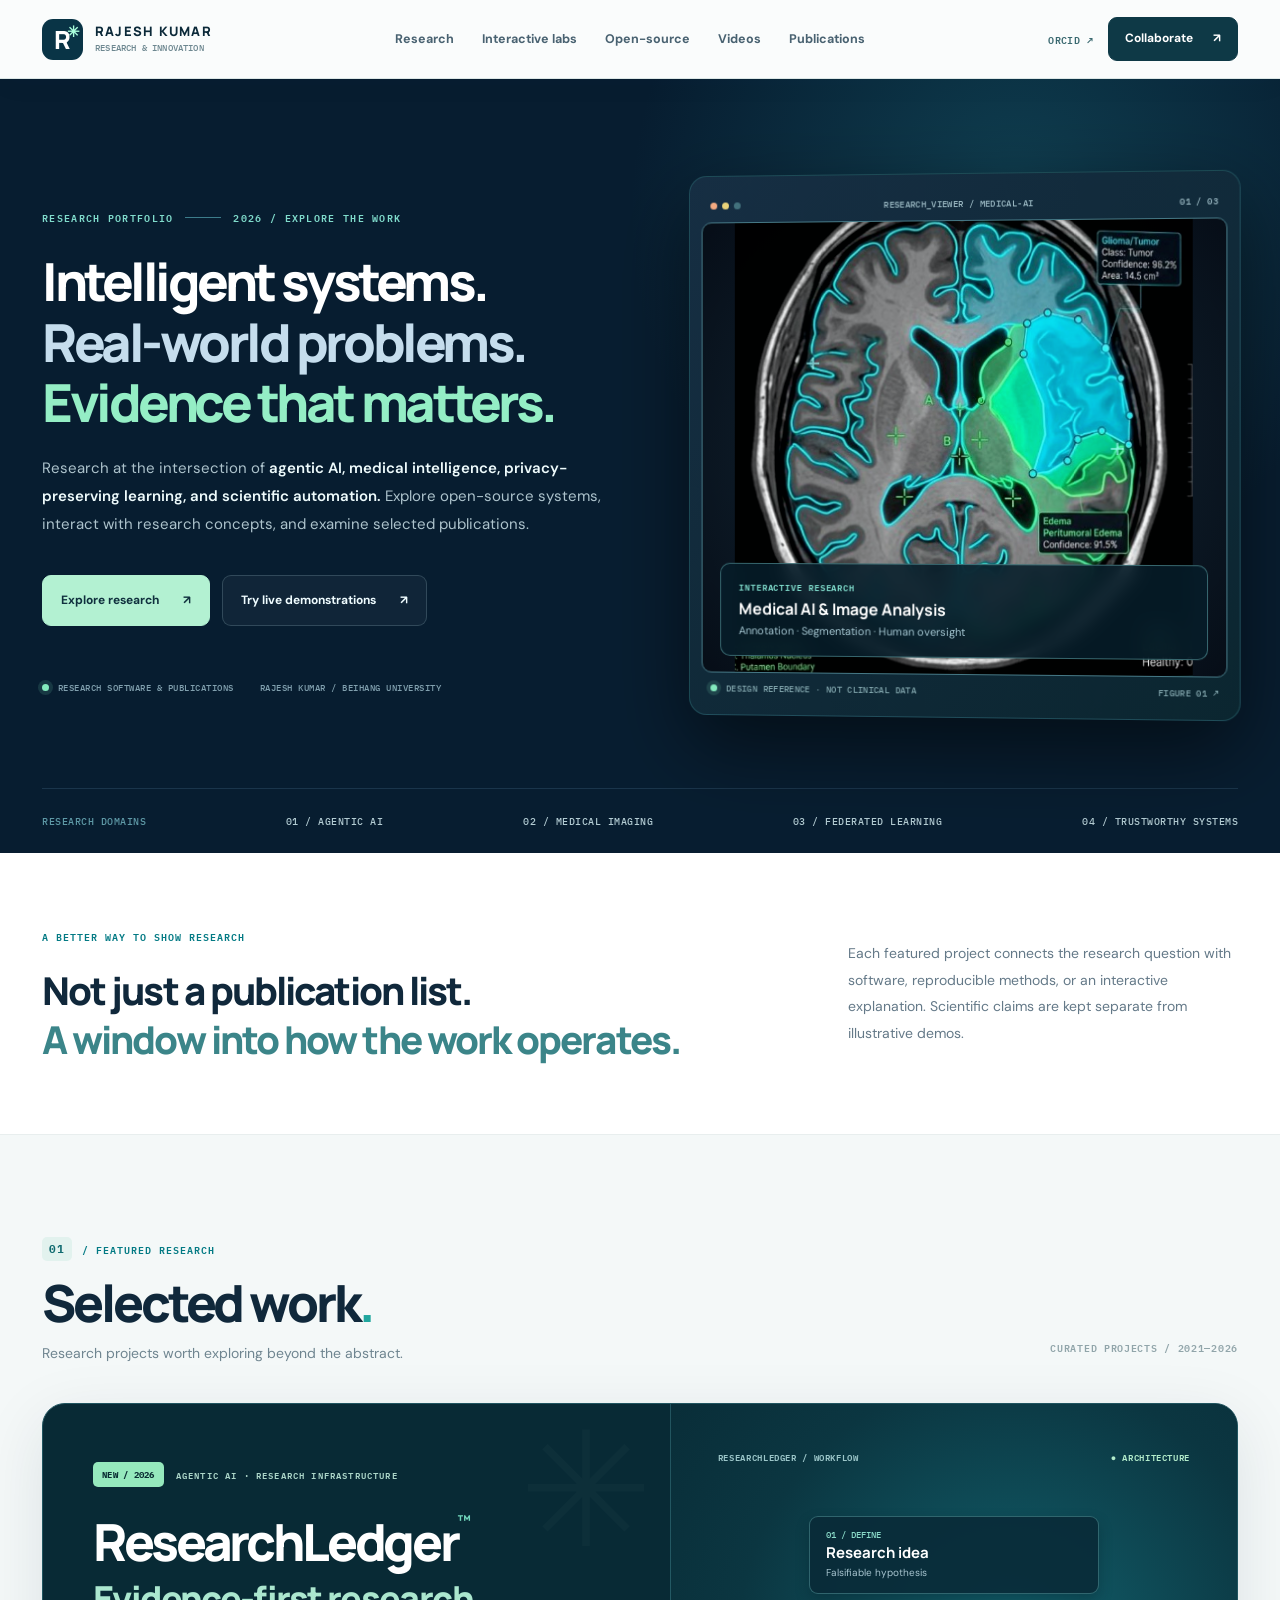
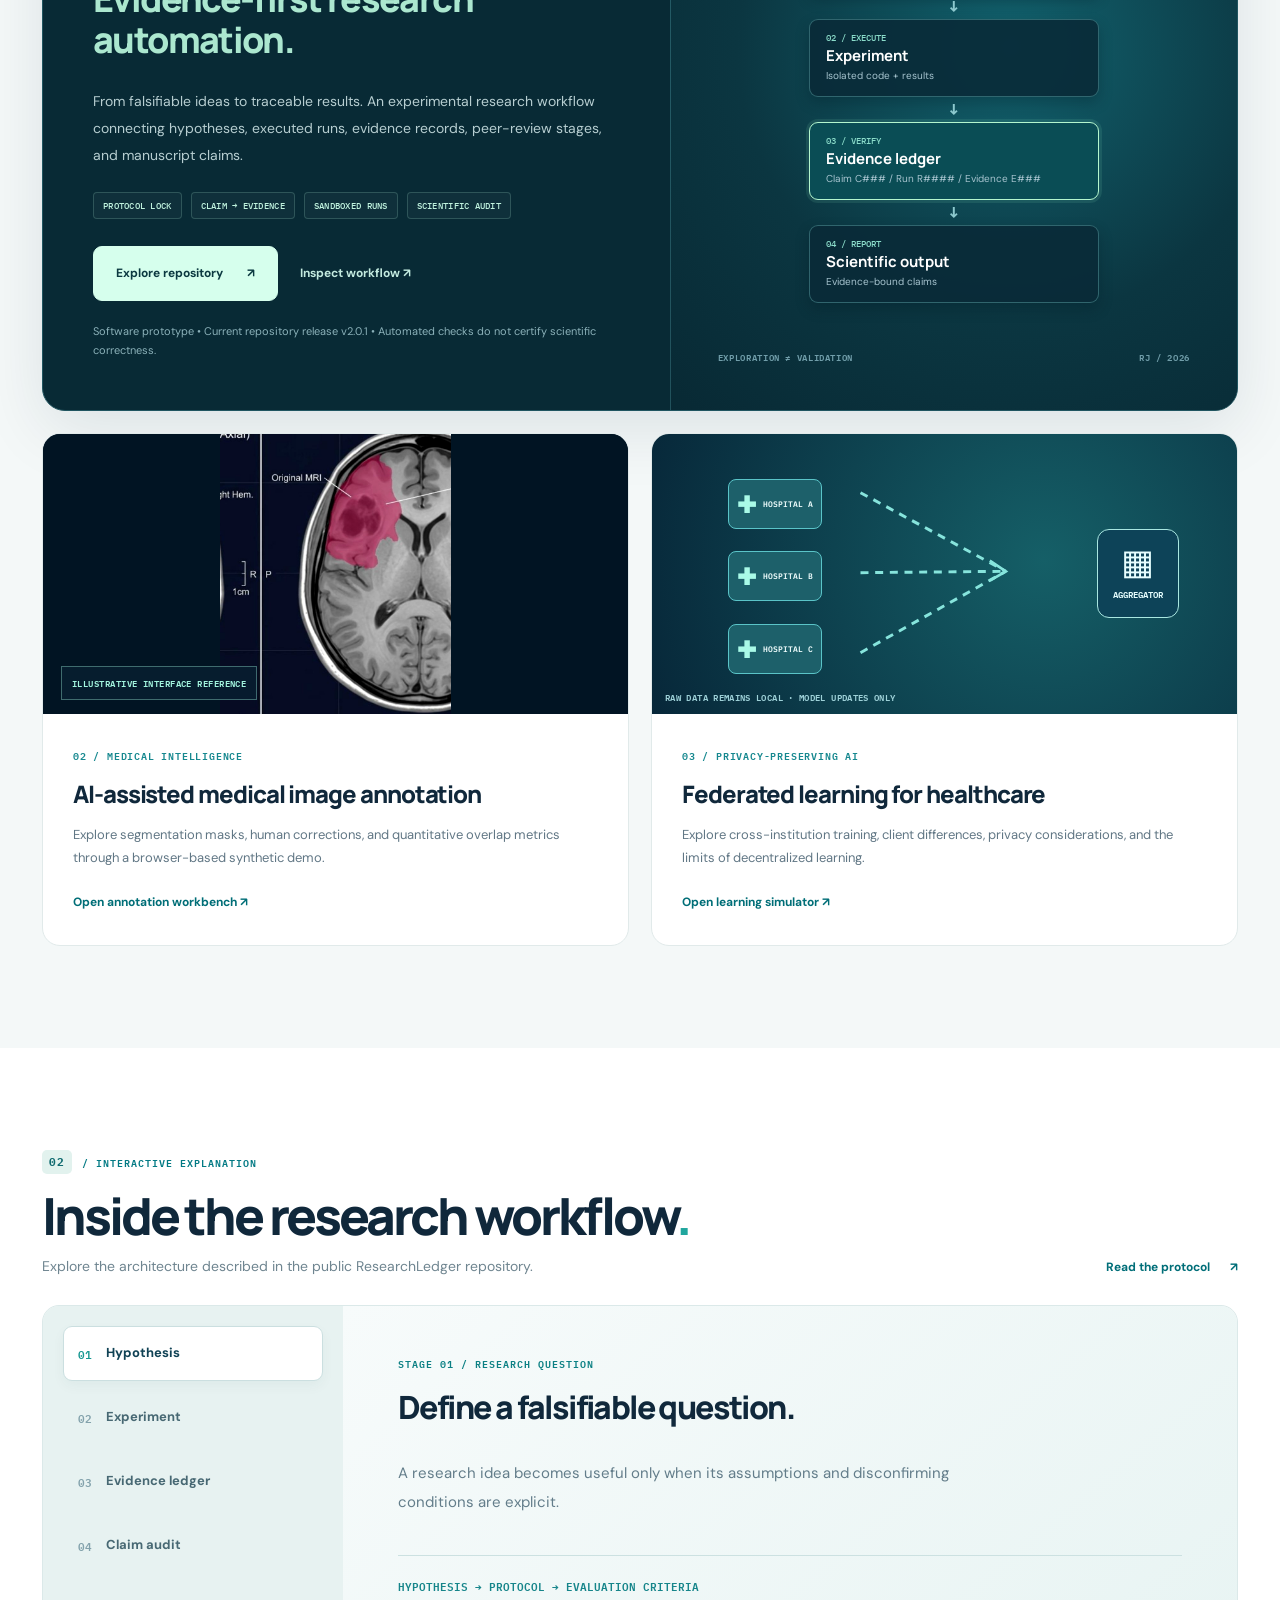
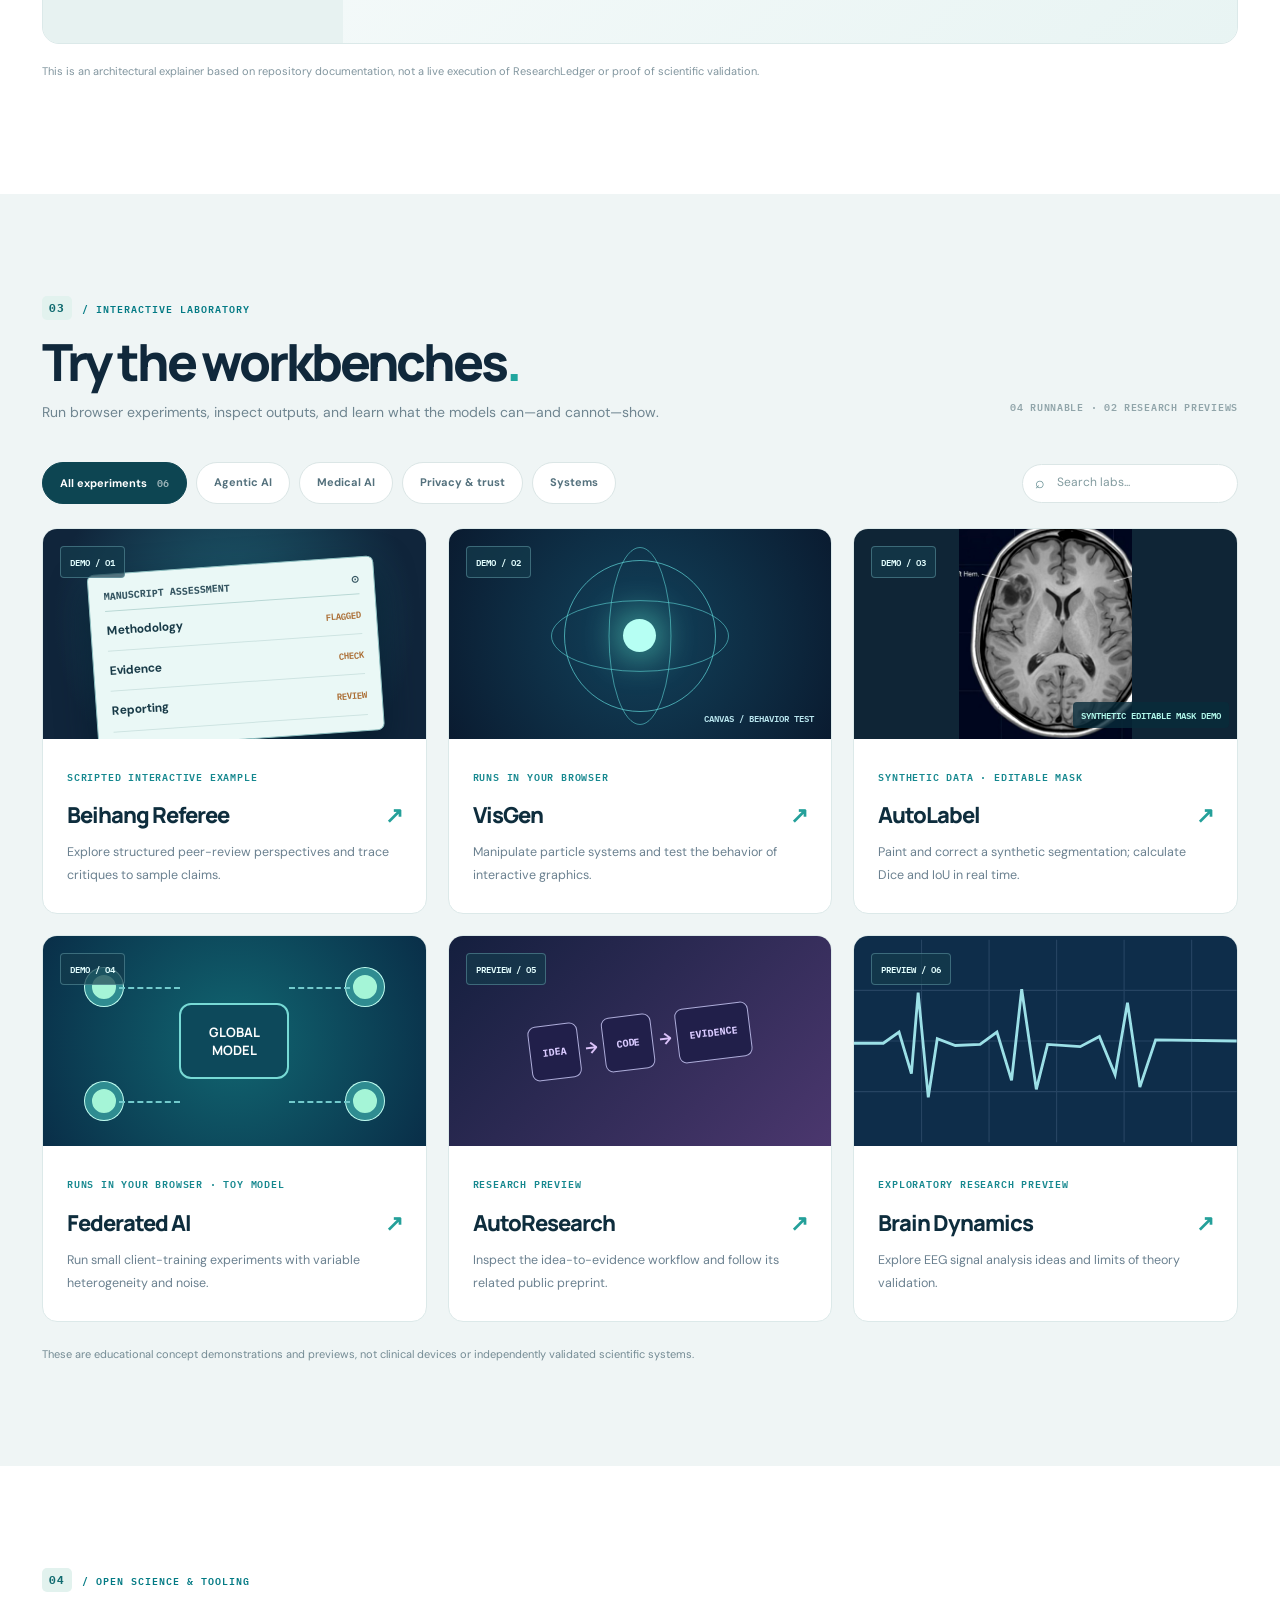
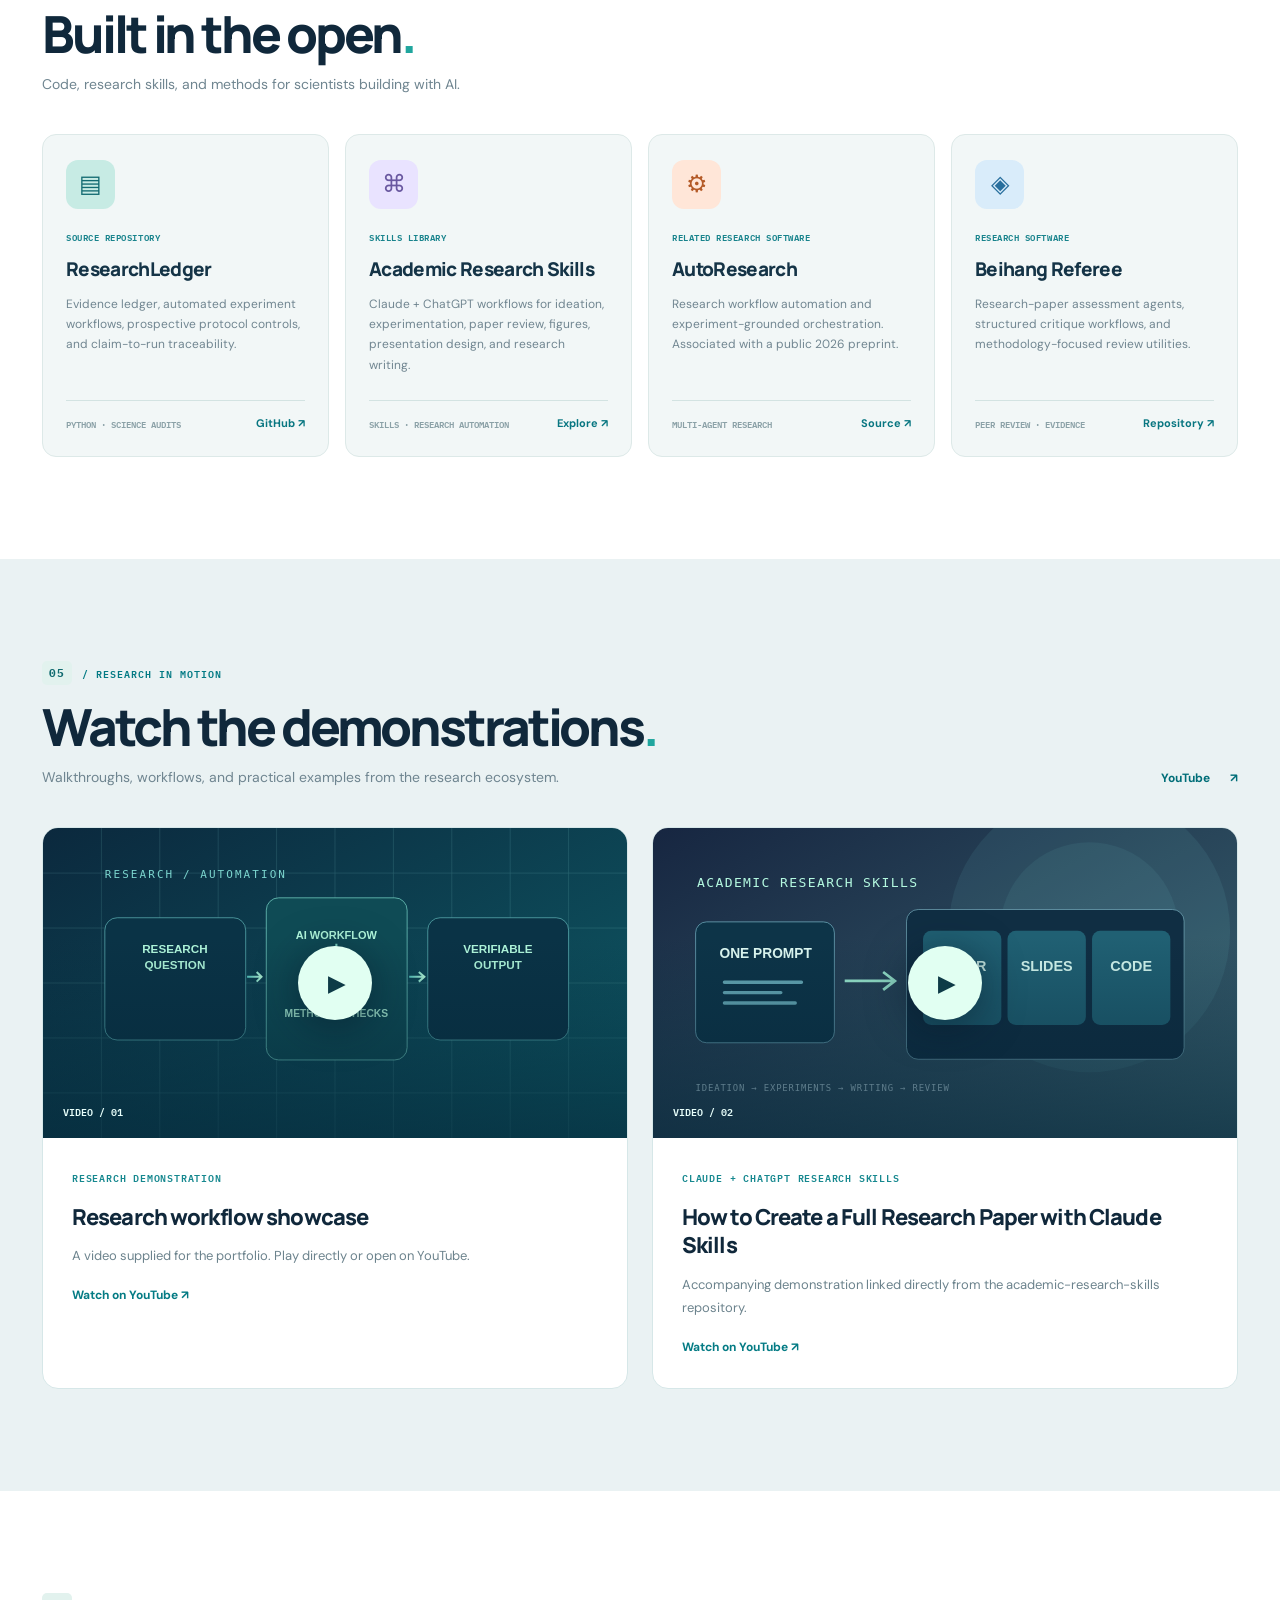
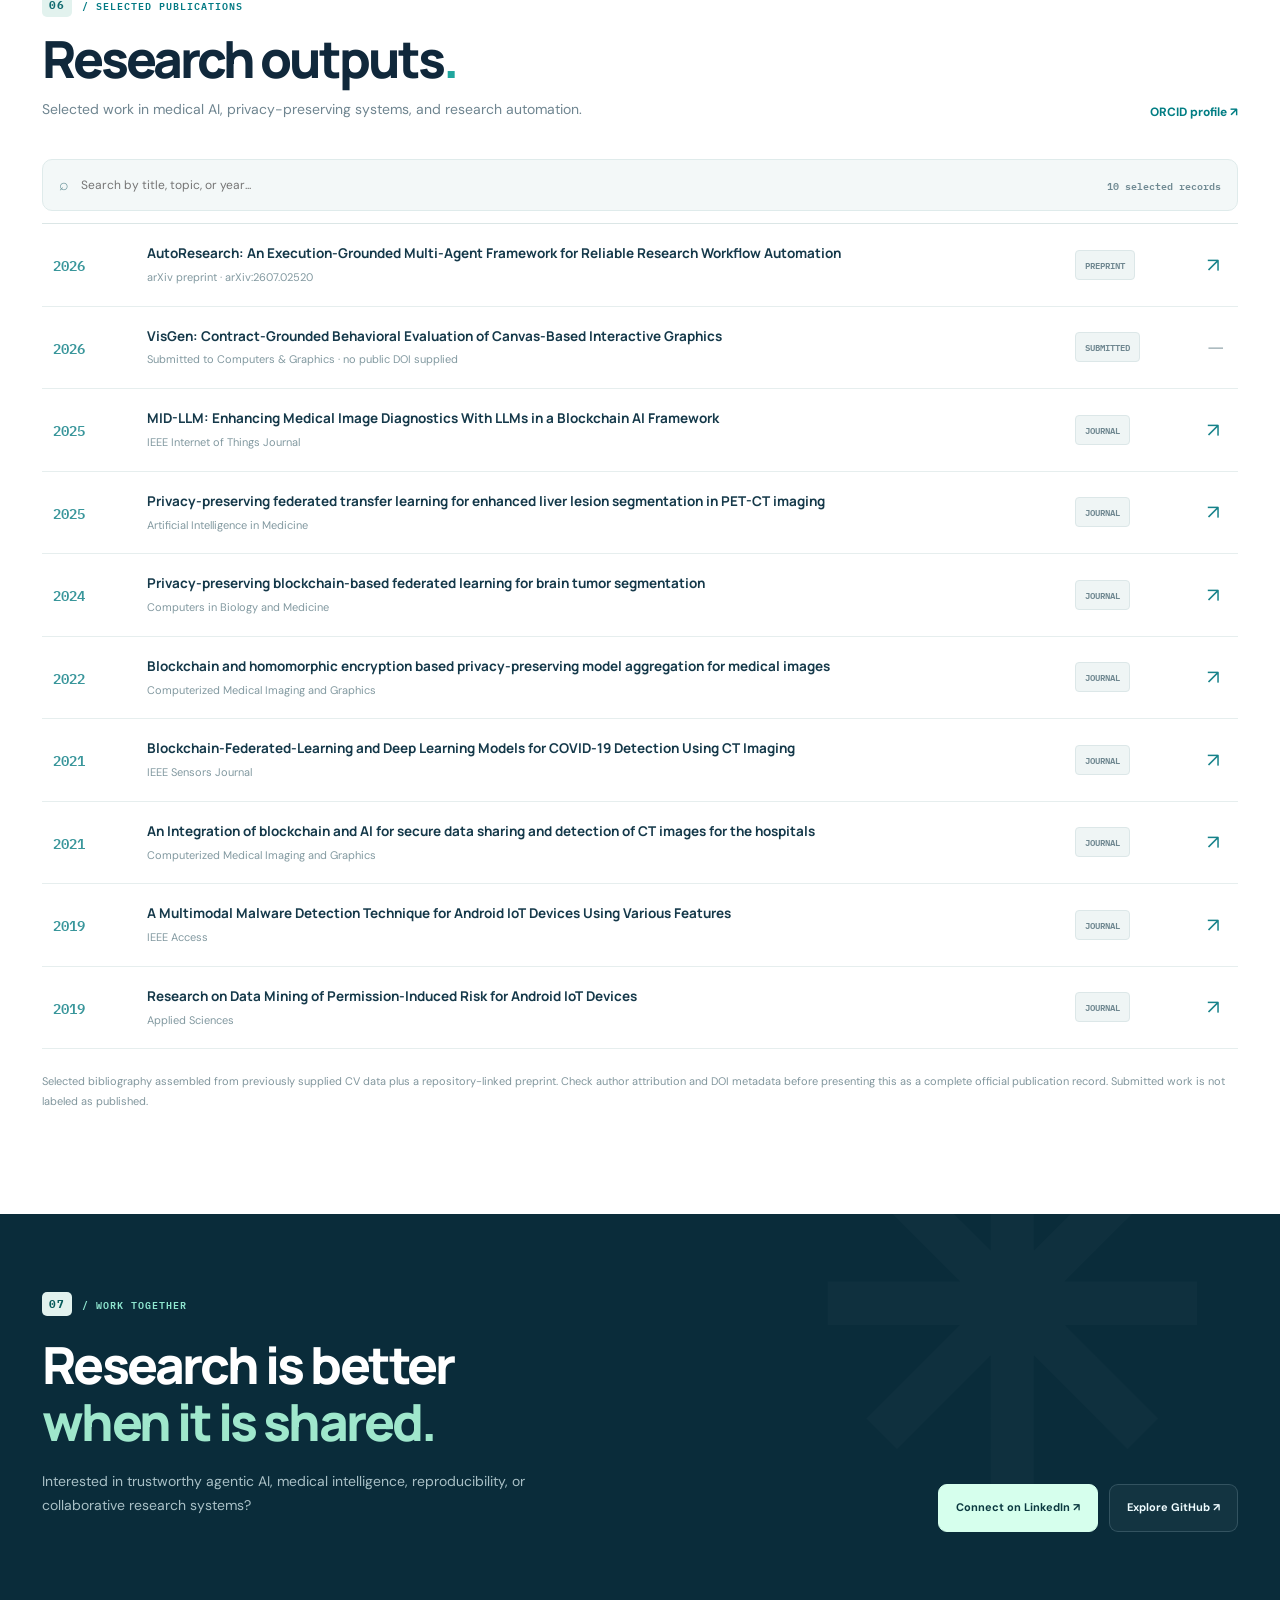
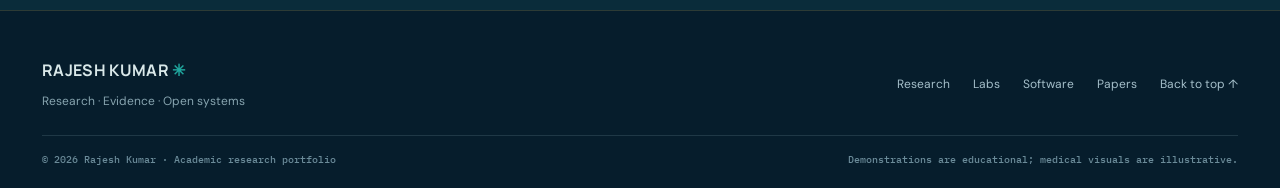
==== Research_Lab/index.html @ 73f42fad "v4" ====
<!doctype html>
<html lang="en">
<head>
 <meta charset="UTF-8"><meta name="viewport" content="width=device-width,initial-scale=1">
 <meta name="description" content="Research, software, interactive demonstrations, publications and research skills by Rajesh Kumar — agentic AI, medical imaging, federated learning and trustworthy systems.">
 <meta name="theme-color" content="#071b2e">
 <title>Research & Innovation — Rajesh Kumar</title>
 <link rel="icon" href="assets/favicon.svg" type="image/svg+xml">
 <link rel="preconnect" href="https://fonts.googleapis.com"><link rel="preconnect" href="https://fonts.gstatic.com" crossorigin>
 <link href="https://fonts.googleapis.com/css2?family=DM+Sans:wght@400;500;600;700&family=Manrope:wght@400;500;600;700;800&family=IBM+Plex+Mono:wght@400;500;600&display=swap" rel="stylesheet">
 <link rel="stylesheet" href="legacy.css"><link rel="stylesheet" href="design.css">
 <script src="app.js" defer></script><script src="redesign.js" defer></script>
</head>
<body>
 <a class="skip-link" href="#main">Skip to main content</a>
 <header class="site-header" id="top"><div class="container header-row">
  <a href="#top" class="brand" aria-label="Rajesh Kumar Research home"><span class="logo-square">R<span>✳</span></span><span class="brand-name"><strong>RAJESH KUMAR</strong><small>RESEARCH &amp; INNOVATION</small></span></a>
  <nav class="primary-nav" id="primary-nav" aria-label="Primary navigation"><a href="#featured">Research</a><a href="#demos">Interactive labs</a><a href="#software">Open-source</a><a href="#videos">Videos</a><a href="#publications">Publications</a></nav>
  <div class="header-actions"><a class="head-profile" href="https://orcid.org/0000-0003-0813-7485" target="_blank" rel="noopener noreferrer">ORCID <span aria-hidden="true">↗</span></a><a href="#contact" class="btn btn-small btn-primary header-cta">Collaborate <span aria-hidden="true">↗</span></a><button class="nav-toggle" id="nav-toggle" aria-label="Open menu" aria-expanded="false" aria-controls="primary-nav"><span></span><span></span><span></span></button></div>
 </div></header>
 <main id="main">
  <section class="hero-section" aria-labelledby="hero-title">
   <div class="hero-sweep" aria-hidden="true"></div><div class="container hero-layout">
    <div class="hero-left"><p class="eyebrow">RESEARCH PORTFOLIO <span class="eyebrow-rule"></span> 2026 / EXPLORE THE WORK</p><h1 id="hero-title">Intelligent systems.<br><span>Real-world problems.</span><br><em>Evidence that matters.</em></h1>
    <p class="hero-description">Research at the intersection of <strong>agentic AI, medical intelligence, privacy-preserving learning, and scientific automation.</strong> Explore open-source systems, interact with research concepts, and examine selected publications.</p>
    <div class="hero-actions"><a href="#featured" class="btn btn-primary">Explore research <span>↗</span></a><a href="#demos" class="btn btn-translucent">Try live demonstrations <span>↗</span></a></div>
    <div class="hero-meta"><span><i class="status-light"></i> RESEARCH SOFTWARE &amp; PUBLICATIONS</span><span>RAJESH KUMAR / BEIHANG UNIVERSITY</span></div></div>
    <div class="hero-right">
     <div class="hero-terminal-head"><span class="win-dots"><i></i><i></i><i></i></span><span>RESEARCH_VIEWER / MEDICAL-AI</span><span>01 / 03</span></div>
     <div class="hero-image-frame"><img src="assets/medical-interface-concept.jpg" alt="Illustrative MRI annotation interface concept supplied as a visual reference; not a clinical scan or validated system output" fetchpriority="high">
      <div class="scan-crosshair scan-x1" aria-hidden="true">+</div><div class="scan-crosshair scan-x2" aria-hidden="true">+</div><div class="hero-caption-card"><span class="cap-kicker">INTERACTIVE RESEARCH</span><strong>Medical AI &amp; Image Analysis</strong><small>Annotation · Segmentation · Human oversight</small></div>
     </div><div class="hero-terminal-bottom"><span><span class="tiny-signal"></span> DESIGN REFERENCE · NOT CLINICAL DATA</span><span>FIGURE 01 ↗</span></div>
    </div>
   </div>
   <div class="container hero-footer-strip"><span>RESEARCH DOMAINS</span><span>01 / AGENTIC AI</span><span>02 / MEDICAL IMAGING</span><span>03 / FEDERATED LEARNING</span><span>04 / TRUSTWORTHY SYSTEMS</span></div>
  </section>
  <section class="intro-strip"><div class="container intro-inner"><div><span class="overline">A BETTER WAY TO SHOW RESEARCH</span><h2>Not just a publication list.<br><em>A window into how the work operates.</em></h2></div><p>Each featured project connects the research question with software, reproducible methods, or an interactive explanation. Scientific claims are kept separate from illustrative demos.</p></div></section>

  <section id="featured" class="featured-section section-pad"><div class="container">
   <div class="section-title-row"><div><span class="section-label"><b>01</b> / FEATURED RESEARCH</span><h2>Selected work<span class="heading-dot">.</span></h2><p>Research projects worth exploring beyond the abstract.</p></div><span class="section-side-label">CURATED PROJECTS / 2021—2026</span></div>
   <article class="ledger-spotlight"><div class="ledger-copy"><div class="small-eyebrow"><span class="new-pill">NEW / 2026</span> AGENTIC AI · RESEARCH INFRASTRUCTURE</div><h3>ResearchLedger<span>™</span><br><em>Evidence-first research automation.</em></h3><p>From falsifiable ideas to traceable results. An experimental research workflow connecting hypotheses, executed runs, evidence records, peer-review stages, and manuscript claims.</p><div class="ledger-bullets"><span>PROTOCOL LOCK</span><span>CLAIM → EVIDENCE</span><span>SANDBOXED RUNS</span><span>SCIENTIFIC AUDIT</span></div><div class="link-row"><a href="https://github.com/raja21068/ResearchLedger" target="_blank" rel="noopener noreferrer" class="btn btn-white">Explore repository <span>↗</span></a><a href="#pipeline" class="simple-light-link">Inspect workflow <span>↗</span></a></div><p class="ledger-note">Software prototype • Current repository release v2.0.1 • Automated checks do not certify scientific correctness.</p></div>
    <div class="ledger-visual" aria-label="ResearchLedger conceptual pipeline"><div class="ledger-visual-top"><span>RESEARCHLEDGER / WORKFLOW</span><span class="ledger-online">● ARCHITECTURE</span></div>
      <div class="ledger-stages"><div class="stage-card"><small>01 / DEFINE</small><strong>Research idea</strong><span>Falsifiable hypothesis</span></div><div class="stage-arrow">↓</div><div class="stage-card"><small>02 / EXECUTE</small><strong>Experiment</strong><span>Isolated code + results</span></div><div class="stage-arrow">↓</div><div class="stage-card highlight"><small>03 / VERIFY</small><strong>Evidence ledger</strong><span>Claim C### / Run R#### / Evidence E###</span></div><div class="stage-arrow">↓</div><div class="stage-card"><small>04 / REPORT</small><strong>Scientific output</strong><span>Evidence-bound claims</span></div></div>
      <div class="ledger-visual-bottom"><span>EXPLORATION ≠ VALIDATION</span><span>RJ / 2026</span></div></div></article>
   <div class="story-grid">
    <article class="story-card medical-story"><div class="story-visual"><img src="assets/mri-mask-reference.jpg" alt="Illustrative annotated axial brain MRI visualization; supplied reference concept, not verified model output" loading="lazy"><span class="image-stamp">ILLUSTRATIVE INTERFACE REFERENCE</span></div><div class="story-content"><span class="story-index">02 / MEDICAL INTELLIGENCE</span><h3>AI-assisted medical image annotation</h3><p>Explore segmentation masks, human corrections, and quantitative overlap metrics through a browser-based synthetic demo.</p><button type="button" class="story-action" data-project-link="autolabel">Open annotation workbench <span>↗</span></button></div></article>
    <article class="story-card security-story"><div class="story-visual network-visual"><div class="hospital hospital-a"><span>✚</span><small>HOSPITAL A</small></div><div class="hospital hospital-b"><span>✚</span><small>HOSPITAL B</small></div><div class="hospital hospital-c"><span>✚</span><small>HOSPITAL C</small></div><svg viewBox="0 0 320 210" role="img" aria-label="Conceptual model update connections from hospitals to central aggregator"><path d="M97 44 L206 103 M97 104 L206 103 M97 164 L206 103" fill="none" stroke="#86e4dc" stroke-width="2.2" stroke-dasharray="6 5"/><path d="m194 95 12 8-12 7" fill="none" stroke="#86e4dc" stroke-width="2"/></svg><div class="server"><span>▦</span><small>AGGREGATOR</small></div><span class="network-label">RAW DATA REMAINS LOCAL · MODEL UPDATES ONLY</span></div><div class="story-content"><span class="story-index">03 / PRIVACY-PRESERVING AI</span><h3>Federated learning for healthcare</h3><p>Explore cross-institution training, client differences, privacy considerations, and the limits of decentralized learning.</p><button type="button" class="story-action" data-project-link="federated">Open learning simulator <span>↗</span></button></div></article>
   </div>
  </div></section>

  <section class="pipeline-section section-pad" id="pipeline"><div class="container"><div class="pipeline-head"><div><span class="section-label"><b>02</b> / INTERACTIVE EXPLANATION</span><h2>Inside the research workflow<span class="heading-dot">.</span></h2><p>Explore the architecture described in the public ResearchLedger repository.</p></div><a class="text-link" href="https://github.com/raja21068/ResearchLedger/blob/main/docs/EVIDENCE_FIRST_V2.md" target="_blank" rel="noopener noreferrer">Read the protocol <span>↗</span></a></div>
   <div class="workflow-panel"><div class="workflow-tabs" role="tablist" aria-label="Research workflow stages"><button type="button" class="workflow-tab active" role="tab" aria-selected="true" data-stage="0"><span>01</span> Hypothesis</button><button type="button" class="workflow-tab" role="tab" aria-selected="false" data-stage="1"><span>02</span> Experiment</button><button type="button" class="workflow-tab" role="tab" aria-selected="false" data-stage="2"><span>03</span> Evidence ledger</button><button type="button" class="workflow-tab" role="tab" aria-selected="false" data-stage="3"><span>04</span> Claim audit</button></div><div class="workflow-detail" id="workflow-detail" role="tabpanel" aria-live="polite"><span class="detail-overline">STAGE 01 / RESEARCH QUESTION</span><h3>Define a falsifiable question.</h3><p>A research idea becomes useful only when its assumptions and disconfirming conditions are explicit.</p><div class="detail-notation">HYPOTHESIS → PROTOCOL → EVALUATION CRITERIA</div></div></div>
   <p class="pipeline-disclaimer">This is an architectural explainer based on repository documentation, not a live execution of ResearchLedger or proof of scientific validation.</p>
  </div></section>

  <section class="demo-section section-pad" id="demos"><div class="container"><div class="section-title-row"><div><span class="section-label"><b>03</b> / INTERACTIVE LABORATORY</span><h2>Try the workbenches<span class="heading-dot">.</span></h2><p>Run browser experiments, inspect outputs, and learn what the models can—and cannot—show.</p></div><span class="section-side-label">04 RUNNABLE · 02 RESEARCH PREVIEWS</span></div>
   <div class="catalog-toolbar"><div class="filters" role="group" aria-label="Filter research demos"><button class="filter is-active" data-filter="all" aria-pressed="true">All experiments <span>06</span></button><button class="filter" data-filter="agentic" aria-pressed="false">Agentic AI</button><button class="filter" data-filter="medical" aria-pressed="false">Medical AI</button><button class="filter" data-filter="trust" aria-pressed="false">Privacy &amp; trust</button><button class="filter" data-filter="systems" aria-pressed="false">Systems</button></div><label class="search">⌕ <input id="project-search" type="search" placeholder="Search labs..." aria-label="Search research demonstrations"></label></div>
   <div class="project-grid demo-grid" id="project-grid">
    <button class="project-card demo-card" type="button" data-open="referee" data-category="agentic trust" data-search="beihang referee research peer review scientific agentic AI" aria-label="Open Beihang Referee sample"><div class="demo-image demo-review"><span class="visual-label">DEMO / 01</span><div class="review-sheet"><div class="review-sheet-header">MANUSCRIPT ASSESSMENT <span>⊙</span></div><div class="review-row"><b>Methodology</b><em>FLAGGED</em></div><div class="review-row"><b>Evidence</b><em>CHECK</em></div><div class="review-row"><b>Reporting</b><em>REVIEW</em></div></div></div><div class="demo-info"><span class="demo-type">SCRIPTED INTERACTIVE EXAMPLE</span><h3>Beihang Referee <span>↗</span></h3><p>Explore structured peer-review perspectives and trace critiques to sample claims.</p></div></button>
    <button class="project-card demo-card" type="button" data-open="visgen" data-category="systems" data-search="visgen graphics canvas interactive behavioral testing" aria-label="Open VisGen demo"><div class="demo-image demo-visgen"><span class="visual-label">DEMO / 02</span><div class="orbits"><span></span><span></span><span></span><i></i></div><div class="demo-corner">CANVAS / BEHAVIOR TEST</div></div><div class="demo-info"><span class="demo-type">RUNS IN YOUR BROWSER</span><h3>VisGen <span>↗</span></h3><p>Manipulate particle systems and test the behavior of interactive graphics.</p></div></button>
    <button class="project-card demo-card" type="button" data-open="autolabel" data-category="medical" data-search="autolabel medical image annotation mask dice segmentation" aria-label="Open AutoLabel synthetic segmentation demo"><div class="demo-image demo-medical"><span class="visual-label">DEMO / 03</span><img src="assets/mri-reference.jpg" alt="Illustrative axial MRI reference" loading="lazy"><span class="visual-side-stamp">SYNTHETIC EDITABLE MASK DEMO</span></div><div class="demo-info"><span class="demo-type">SYNTHETIC DATA · EDITABLE MASK</span><h3>AutoLabel <span>↗</span></h3><p>Paint and correct a synthetic segmentation; calculate Dice and IoU in real time.</p></div></button>
    <button class="project-card demo-card" type="button" data-open="federated" data-category="trust systems" data-search="federated learning healthcare privacy clients fedavg fedprox" aria-label="Open federated learning browser simulation"><div class="demo-image demo-fed"><span class="visual-label">DEMO / 04</span><div class="fed-art"><span class="fed-center">GLOBAL<br>MODEL</span><i class="fa"></i><i class="fb"></i><i class="fc"></i><i class="fd"></i></div></div><div class="demo-info"><span class="demo-type">RUNS IN YOUR BROWSER · TOY MODEL</span><h3>Federated AI <span>↗</span></h3><p>Run small client-training experiments with variable heterogeneity and noise.</p></div></button>
    <button class="project-card demo-card" type="button" data-open="autoresearch" data-category="agentic systems" data-search="autoresearch autonomous agents paper research pipeline" aria-label="Open AutoResearch concept preview"><div class="demo-image demo-auto"><span class="visual-label">PREVIEW / 05</span><div class="auto-steps"><span>IDEA</span><b>→</b><span>CODE</span><b>→</b><span>EVIDENCE</span></div></div><div class="demo-info"><span class="demo-type">RESEARCH PREVIEW</span><h3>AutoResearch <span>↗</span></h3><p>Inspect the idea-to-evidence workflow and follow its related public preprint.</p></div></button>
    <button class="project-card demo-card" type="button" data-open="ctt" data-category="medical" data-search="ctt EEG brain dynamics neuroscience" aria-label="Open EEG brain dynamics concept preview"><div class="demo-image demo-brain"><span class="visual-label">PREVIEW / 06</span><svg viewBox="0 0 340 180" aria-hidden="true"><g stroke="#5b7696" opacity=".32"><path d="M0 45H340M0 90H340M0 135H340M60 0V180M120 0V180M180 0V180M240 0V180M300 0V180"/></g><path d="M0 92L26 92 40 82 51 119 57 47 66 140 74 88 90 94 112 93 127 82 140 125 149 44 162 133 172 93 201 95 218 86 232 120 243 56 254 131 268 89 340 90" fill="none" stroke="#9ce0e7" stroke-width="2.5"/></svg></div><div class="demo-info"><span class="demo-type">EXPLORATORY RESEARCH PREVIEW</span><h3>Brain Dynamics <span>↗</span></h3><p>Explore EEG signal analysis ideas and limits of theory validation.</p></div></button>
   </div><p class="empty-results" id="empty-results" hidden>No labs match your search. <button id="clear-filters" type="button">Clear filters</button></p><p class="catalog-footnote">These are educational concept demonstrations and previews, not clinical devices or independently validated scientific systems.</p>
  </div></section>

  <section class="software-section section-pad" id="software"><div class="container"><div class="section-title-row"><div><span class="section-label"><b>04</b> / OPEN SCIENCE &amp; TOOLING</span><h2>Built in the open<span class="heading-dot">.</span></h2><p>Code, research skills, and methods for scientists building with AI.</p></div></div>
  <div class="software-grid">
   <a class="software-card" href="https://github.com/raja21068/ResearchLedger" target="_blank" rel="noopener noreferrer"><div class="software-icon">▤</div><span class="repo-tag">SOURCE REPOSITORY</span><h3>ResearchLedger</h3><p>Evidence ledger, automated experiment workflows, prospective protocol controls, and claim-to-run traceability.</p><div class="software-bottom"><span>PYTHON · SCIENCE AUDITS</span><strong>GitHub ↗</strong></div></a>
   <a class="software-card" href="https://github.com/raja21068/claude-chatgpt-academic-research-skills" target="_blank" rel="noopener noreferrer"><div class="software-icon violet">⌘</div><span class="repo-tag">SKILLS LIBRARY</span><h3>Academic Research Skills</h3><p>Claude + ChatGPT workflows for ideation, experimentation, paper review, figures, presentation design, and research writing.</p><div class="software-bottom"><span>SKILLS · RESEARCH AUTOMATION</span><strong>Explore ↗</strong></div></a>
   <a class="software-card" href="https://github.com/raja21068/AutoResearch" target="_blank" rel="noopener noreferrer"><div class="software-icon orange">⚙</div><span class="repo-tag">RELATED RESEARCH SOFTWARE</span><h3>AutoResearch</h3><p>Research workflow automation and experiment-grounded orchestration. Associated with a public 2026 preprint.</p><div class="software-bottom"><span>MULTI-AGENT RESEARCH</span><strong>Source ↗</strong></div></a>
   <a class="software-card" href="https://github.com/neekeesh03/beihang-referee" target="_blank" rel="noopener noreferrer"><div class="software-icon blue">◈</div><span class="repo-tag">RESEARCH SOFTWARE</span><h3>Beihang Referee</h3><p>Research-paper assessment agents, structured critique workflows, and methodology-focused review utilities.</p><div class="software-bottom"><span>PEER REVIEW · EVIDENCE</span><strong>Repository ↗</strong></div></a>
  </div></div></section>

  <section class="video-section section-pad" id="videos"><div class="container"><div class="section-title-row"><div><span class="section-label"><b>05</b> / RESEARCH IN MOTION</span><h2>Watch the demonstrations<span class="heading-dot">.</span></h2><p>Walkthroughs, workflows, and practical examples from the research ecosystem.</p></div><a class="text-link" href="https://www.youtube.com/" target="_blank" rel="noopener noreferrer">YouTube <span>↗</span></a></div>
   <div class="video-grid"><article class="video-card"><button class="video-cover" style="background-image:url('assets/video-research.svg');background-size:cover;background-position:center" data-video="bQlM9_mwnsM" aria-label="Play the first supplied research video"><img src="https://img.youtube.com/vi/bQlM9_mwnsM/hqdefault.jpg" alt="YouTube video thumbnail for first supplied research demonstration" loading="lazy" onerror="this.style.display='none'"><span class="play-icon">▶</span><span class="video-cover-label">VIDEO / 01</span></button><div class="video-copy"><span class="video-category">RESEARCH DEMONSTRATION</span><h3>Research workflow showcase</h3><p>A video supplied for the portfolio. Play directly or open on YouTube.</p><a href="https://youtu.be/bQlM9_mwnsM" target="_blank" rel="noopener noreferrer">Watch on YouTube ↗</a></div></article>
   <article class="video-card"><button class="video-cover" style="background-image:url('assets/video-skills.svg');background-size:cover;background-position:center" data-video="vhvtOVsnYLg" aria-label="Play How to Create a Full Research Paper with Claude Skills"><img src="https://img.youtube.com/vi/vhvtOVsnYLg/hqdefault.jpg" alt="Thumbnail for Claude Skills academic research workflow video" loading="lazy" onerror="this.style.display='none'"><span class="play-icon">▶</span><span class="video-cover-label">VIDEO / 02</span></button><div class="video-copy"><span class="video-category">CLAUDE + CHATGPT RESEARCH SKILLS</span><h3>How to Create a Full Research Paper with Claude Skills</h3><p>Accompanying demonstration linked directly from the academic-research-skills repository.</p><a href="https://youtu.be/vhvtOVsnYLg" target="_blank" rel="noopener noreferrer">Watch on YouTube ↗</a></div></article></div>
  </div></section>

  <section class="papers-section section-pad" id="publications"><div class="container"><div class="section-title-row"><div><span class="section-label"><b>06</b> / SELECTED PUBLICATIONS</span><h2>Research outputs<span class="heading-dot">.</span></h2><p>Selected work in medical AI, privacy-preserving systems, and research automation.</p></div><a class="scholar-link" target="_blank" rel="noopener noreferrer" href="https://orcid.org/0000-0003-0813-7485">ORCID profile ↗</a></div>
   <div class="paper-toolbar"><label class="paper-search-label">⌕ <input id="paper-search" type="search" placeholder="Search by title, topic, or year..." aria-label="Search selected publications"></label><span id="paper-count">10 selected records</span></div>
   <div class="paper-list" id="paper-list">
    <a class="paper-row" data-paper="2026 AutoResearch An Execution-Grounded Multi-Agent Framework for Reliable Research Workflow Automation" href="https://arxiv.org/abs/2607.02520" target="_blank" rel="noopener noreferrer"><span class="paper-year">2026</span><span class="paper-info"><strong>AutoResearch: An Execution-Grounded Multi-Agent Framework for Reliable Research Workflow Automation</strong><small>arXiv preprint · arXiv:2607.02520</small></span><span class="paper-status">PREPRINT</span><span class="paper-arrow">↗</span></a>
    <div class="paper-row no-external" data-paper="2026 VisGen Contract-Grounded Behavioral Evaluation of Canvas-Based Interactive Graphics"><span class="paper-year">2026</span><span class="paper-info"><strong>VisGen: Contract-Grounded Behavioral Evaluation of Canvas-Based Interactive Graphics</strong><small>Submitted to Computers &amp; Graphics · no public DOI supplied</small></span><span class="paper-status">SUBMITTED</span><span class="paper-arrow muted">—</span></div>
    <a class="paper-row" data-paper="2025 MID-LLM Enhancing Medical Image Diagnostics With LLMs in a Blockchain AI Framework" href="https://doi.org/10.1109/JIOT.2025.3583408" target="_blank" rel="noopener noreferrer"><span class="paper-year">2025</span><span class="paper-info"><strong>MID-LLM: Enhancing Medical Image Diagnostics With LLMs in a Blockchain AI Framework</strong><small>IEEE Internet of Things Journal</small></span><span class="paper-status">JOURNAL</span><span class="paper-arrow">↗</span></a>
    <a class="paper-row" data-paper="2025 Privacy-preserving federated transfer learning for enhanced liver lesion segmentation in PET-CT imaging" href="https://doi.org/10.1016/j.artmed.2025.103245" target="_blank" rel="noopener noreferrer"><span class="paper-year">2025</span><span class="paper-info"><strong>Privacy-preserving federated transfer learning for enhanced liver lesion segmentation in PET-CT imaging</strong><small>Artificial Intelligence in Medicine</small></span><span class="paper-status">JOURNAL</span><span class="paper-arrow">↗</span></a>
    <a class="paper-row" data-paper="2024 Privacy-preserving blockchain-based federated learning for brain tumor segmentation" href="https://doi.org/10.1016/j.compbiomed.2024.108646" target="_blank" rel="noopener noreferrer"><span class="paper-year">2024</span><span class="paper-info"><strong>Privacy-preserving blockchain-based federated learning for brain tumor segmentation</strong><small>Computers in Biology and Medicine</small></span><span class="paper-status">JOURNAL</span><span class="paper-arrow">↗</span></a>
    <a class="paper-row" data-paper="2022 Blockchain and homomorphic encryption based privacy-preserving model aggregation for medical images" href="https://doi.org/10.1016/j.compmedimag.2022.102139" target="_blank" rel="noopener noreferrer"><span class="paper-year">2022</span><span class="paper-info"><strong>Blockchain and homomorphic encryption based privacy-preserving model aggregation for medical images</strong><small>Computerized Medical Imaging and Graphics</small></span><span class="paper-status">JOURNAL</span><span class="paper-arrow">↗</span></a>
    <a class="paper-row" data-paper="2021 Blockchain-Federated-Learning and Deep Learning Models for COVID-19 Detection Using CT Imaging" href="https://doi.org/10.1109/JSEN.2021.3076767" target="_blank" rel="noopener noreferrer"><span class="paper-year">2021</span><span class="paper-info"><strong>Blockchain-Federated-Learning and Deep Learning Models for COVID-19 Detection Using CT Imaging</strong><small>IEEE Sensors Journal</small></span><span class="paper-status">JOURNAL</span><span class="paper-arrow">↗</span></a>
    <a class="paper-row" data-paper="2021 An Integration of blockchain and AI for secure data sharing and detection of CT images for the hospitals" href="https://doi.org/10.1016/j.compmedimag.2020.101812" target="_blank" rel="noopener noreferrer"><span class="paper-year">2021</span><span class="paper-info"><strong>An Integration of blockchain and AI for secure data sharing and detection of CT images for the hospitals</strong><small>Computerized Medical Imaging and Graphics</small></span><span class="paper-status">JOURNAL</span><span class="paper-arrow">↗</span></a>
    <a class="paper-row" data-paper="2019 A Multimodal Malware Detection Technique for Android IoT Devices Using Various Features" href="https://doi.org/10.1109/ACCESS.2019.2916886" target="_blank" rel="noopener noreferrer"><span class="paper-year">2019</span><span class="paper-info"><strong>A Multimodal Malware Detection Technique for Android IoT Devices Using Various Features</strong><small>IEEE Access</small></span><span class="paper-status">JOURNAL</span><span class="paper-arrow">↗</span></a>
    <a class="paper-row" data-paper="2019 Research on Data Mining of Permission-Induced Risk for Android IoT Devices" href="https://doi.org/10.3390/app9020277" target="_blank" rel="noopener noreferrer"><span class="paper-year">2019</span><span class="paper-info"><strong>Research on Data Mining of Permission-Induced Risk for Android IoT Devices</strong><small>Applied Sciences</small></span><span class="paper-status">JOURNAL</span><span class="paper-arrow">↗</span></a>
   </div><p class="paper-footnote">Selected bibliography assembled from previously supplied CV data plus a repository-linked preprint. Check author attribution and DOI metadata before presenting this as a complete official publication record. Submitted work is not labeled as published.</p></div></section>

  <section class="contact-section" id="contact"><div class="container contact-box"><div><span class="section-label"><b>07</b> / WORK TOGETHER</span><h2>Research is better<br><em>when it is shared.</em></h2><p>Interested in trustworthy agentic AI, medical intelligence, reproducibility, or collaborative research systems?</p></div><div class="contact-actions"><a href="https://www.linkedin.com/in/rajesh-kumar-28abba358" target="_blank" rel="noopener noreferrer" class="btn btn-white">Connect on LinkedIn ↗</a><a href="https://github.com/raja21068" target="_blank" rel="noopener noreferrer" class="btn btn-translucent">Explore GitHub ↗</a></div></div></section>
 </main>
 <footer class="site-footer"><div class="container footer-inner"><div><strong>RAJESH KUMAR <span class="heading-dot">✳</span></strong><p>Research · Evidence · Open systems</p></div><div class="footer-links"><a href="#featured">Research</a><a href="#demos">Labs</a><a href="#software">Software</a><a href="#publications">Papers</a><a href="#top">Back to top ↑</a></div></div><div class="container footer-bottom"><span>© 2026 Rajesh Kumar · Academic research portfolio</span><span>Demonstrations are educational; medical visuals are illustrative.</span></div></footer>
 <div class="dialog-backdrop" id="dialog-backdrop" hidden><div class="lab-dialog" role="dialog" aria-modal="true" aria-labelledby="dialog-title" id="lab-dialog" tabindex="-1"><header class="dialog-header"><div class="dialog-brand"><span class="dialog-dot"></span> RESEARCH LAB <span class="dialog-separator">/</span> EXPERIMENT WORKSPACE</div><button type="button" class="dialog-close" id="dialog-close" aria-label="Close research workbench">Close <span aria-hidden="true">×</span></button></header><div class="dialog-layout"><aside class="dialog-aside" id="dialog-aside"></aside><div class="dialog-main" id="dialog-main"></div></div></div></div>
 <div class="video-backdrop" id="video-backdrop" hidden><div class="video-modal" role="dialog" aria-modal="true" aria-label="Research demonstration video"><button type="button" class="video-close" id="video-close" aria-label="Close video player">Close ×</button><div class="video-player" id="video-player"></div><p>Video is provided by YouTube. Playback depends on the owner's embed permissions and your browser settings.</p></div></div>
</body>
</html>
---- Research_Lab/legacy.css ----
@import url('https://fonts.googleapis.com/css2?family=DM+Sans:wght@400;500;600;700;800&family=Space+Grotesk:wght@400;500;600;700&family=IBM+Plex+Mono:wght@400;500;600&display=swap');
:root{--bg:#081218;--bg2:#0b171c;--panel:#101f24;--panel2:#15262b;--stroke:#24363a;--text:#f2f5ec;--sub:#aab9b4;--muted:#819490;--lime:#bbef89;--sky:#a6dce9;--coral:#f3ab90;--mono:'IBM Plex Mono',ui-monospace,Consolas,monospace;--display:'Space Grotesk','Arial',sans-serif;--body:'DM Sans','Segoe UI',sans-serif}
*{box-sizing:border-box}html{scroll-behavior:smooth}body{margin:0;color:var(--text);background:var(--bg);font:400 16px/1.55 var(--body);overflow-x:hidden}button,input{font:inherit}button{cursor:pointer}a{color:inherit;text-decoration:none}button,button:focus{font-family:var(--body)}button:focus-visible,a:focus-visible,input:focus-visible{outline:3px solid var(--lime);outline-offset:3px}::selection{color:#071116;background:var(--lime)}[hidden]{display:none!important}.container{width:min(1264px,calc(100% - 90px));margin-inline:auto}.skip-link{position:fixed;top:-70px;left:20px;background:var(--lime);padding:12px 18px;color:#11251a;z-index:999}.skip-link:focus{top:16px}.ambient{position:absolute;pointer-events:none;filter:blur(1px);z-index:-1}.ambient-one{top:40px;left:-360px;width:900px;height:760px;background:radial-gradient(circle,rgba(40,77,71,.11),transparent 70%)}.icon{width:19px;height:19px}.site-header{position:sticky;z-index:30;top:0;border-bottom:1px solid rgba(180,220,205,.10);background:rgba(8,18,24,.88);backdrop-filter:blur(20px)}.header-row{height:86px;display:flex;align-items:center;gap:50px}.brand{display:flex;align-items:center;gap:13px;flex-shrink:0}.brand-mark{height:38px;width:41px;display:block;position:relative}.brand-mark span{position:absolute;width:24px;height:24px;border:3px solid var(--lime);border-radius:50%}.brand-mark span:nth-child(1){top:0;left:8px}.brand-mark span:nth-child(2){top:11px;left:0}.brand-mark span:nth-child(3){top:11px;right:0}.brand-name{display:flex;flex-direction:column;gap:0}.brand-name strong{font-family:var(--display);font-weight:700;font-size:14px;letter-spacing:.05em;line-height:1.4}.brand-dot{color:var(--lime)}.brand-name small{font:500 9px/1.7 var(--mono);letter-spacing:.055em;color:var(--muted)}.primary-nav{display:flex;align-items:center;gap:37px;margin:auto;font-size:13px;color:#c6d1ca}.primary-nav a{transition:color .2s}.primary-nav a:hover{color:var(--lime)}.header-actions{display:flex;align-items:center;gap:22px}.header-github{display:flex;color:#d7e8db;align-items:center;justify-content:center}.header-github:hover{color:var(--lime)}.btn{display:inline-flex;align-items:center;justify-content:center;gap:24px;border-radius:7px;padding:17px 22px;font-weight:700;font-size:13px;white-space:nowrap;border:1px solid transparent;transition:transform .2s,background .2s}.btn:hover{transform:translateY(-2px)}.btn-small{padding:12px 16px;font-size:12px;gap:20px}.btn-outline{border-color:#3a4e50;background:transparent;color:#edf6e9}.btn-outline:hover{background:#1d332b}.btn-primary{background:var(--lime);color:#102118}.btn-primary:hover{background:#d0ffa7}.nav-toggle{display:none;border:0;background:transparent;width:39px;height:39px;padding:9px}.nav-toggle span{display:block;height:2px;width:22px;background:white;margin:5px 0}.hero{position:relative;overflow:hidden;padding:95px 0 74px}.hero-grid{display:grid;grid-template-columns:1.08fr .92fr;align-items:center;gap:64px}.hero-copy{position:relative;z-index:2}.eyebrow{font:500 10px var(--mono);letter-spacing:.08em;color:#d4e0d6;display:flex;align-items:center;gap:11px}.live-dot,.signal-dot{background:var(--lime);border-radius:50%;box-shadow:0 0 18px #bbef8977}.live-dot{width:8px;height:8px}.hero h1{font:600 clamp(52px,6.1vw,93px)/1.025 var(--display);letter-spacing:-.065em;margin:28px 0 28px}.hero h1 em{color:var(--lime);font-style:normal}.hero-outline{color:transparent;-webkit-text-stroke:1.2px #dbe7dc}.hero-lead{color:#a7b8b2;font-size:16px;line-height:1.85;max-width:510px;margin:0 0 30px}.hero-lead i{font-style:normal;color:#e6f2e8}.hero-cta-row{display:flex;align-items:center;gap:32px;flex-wrap:wrap}.text-link{font-size:12px;display:inline-flex;gap:20px;align-items:center;color:#d7e6dd;font-weight:700}.text-link:hover{color:var(--lime)}.arrow-diagonal{font-size:17px}.hero-mini-stats{display:flex;align-items:center;gap:25px;margin-top:72px}.hero-mini-stats>div:not(.stat-rule){display:flex;flex-direction:column}.hero-mini-stats strong{font:600 28px var(--display);letter-spacing:-.055em}.hero-mini-stats span{font-size:11px;color:#8fa19d;white-space:nowrap}.stat-rule{width:1px;height:33px;background:#354842}.hero-art{height:505px;max-width:590px;width:100%;position:relative;border:1px solid #30443d;background:radial-gradient(circle at 55% 50%,#1b3633 0%,#11221f 30%,#0c191b 65%,#0b1618 100%);border-radius:11px;overflow:hidden;box-shadow:0 24px 90px #0003}.hero-art:before{content:'';position:absolute;inset:0;background-image:linear-gradient(#3c6c5924 1px,transparent 1px),linear-gradient(90deg,#3c6c5924 1px,transparent 1px);background-size:37px 37px;mask-image:radial-gradient(circle at 50% 55%,black,transparent 75%)}.art-index,.art-bottom{position:absolute;left:27px;right:27px;display:flex;justify-content:space-between;font:500 10px var(--mono);letter-spacing:.045em;z-index:3;color:#b4cbb8}.art-index{top:23px}.art-index span:first-child{color:var(--lime)}.art-index-right{color:#6f8b80}.art-bottom{bottom:24px;color:#769185}.art-bottom>span:first-child{display:flex;gap:9px;align-items:center}.signal-dot{width:6px;height:6px}.orbit-scene{position:absolute;inset:20px 0 0;display:flex;align-items:center;justify-content:center}.orbit{position:absolute;border:1px solid #5a846948;border-radius:50%;transform:rotate(-16deg)}.orbit-o1{width:235px;height:235px;box-shadow:0 0 0 15px #bde69203}.orbit-o2{width:360px;height:360px;transform:rotate(30deg) scaleY(.77);border-color:#77978270}.orbit-o3{width:480px;height:480px;transform:rotate(-32deg) scaleY(.60);border-color:#9ac38a36}.orbit-axis{width:460px;height:1px;background:linear-gradient(90deg,transparent,#7799857d,transparent);position:absolute}.orbit-axis-a{transform:rotate(39deg)}.orbit-axis-b{transform:rotate(-45deg)}.core-node{width:167px;height:167px;border:1px solid #c9ffa755;background:radial-gradient(circle,#84c86830 0%,#273e33 62%,#263c3250 63%);border-radius:50%;display:flex;justify-content:center;align-items:center;box-shadow:0 0 0 16px #c2ffb505,0 0 70px #a3d87916}.core-inner{color:var(--lime);width:105px;height:105px;border:1px solid #bbef8950;background:#172c27;border-radius:50%;display:flex;align-items:center;justify-content:center}.orb-dot{position:absolute;border-radius:50%;background:var(--lime);box-shadow:0 0 0 8px #bbef8912,0 0 16px #9de66daa}.dot-a{width:12px;height:12px;top:112px;left:99px}.dot-b{width:9px;height:9px;bottom:112px;right:90px;background:#91c7de}.dot-c{width:7px;height:7px;top:85px;right:144px;background:#d3dba3}.art-float{position:absolute;display:flex;align-items:center;gap:10px;background:rgba(19,35,32,.95);border:1px solid #405b50;box-shadow:0 12px 35px #0005;border-radius:5px;color:#b1c5b8;font:500 10px var(--mono);padding:12px 14px;z-index:2}.art-float b{color:var(--lime)}.float-a{top:84px;right:16px}.float-b{left:15px;bottom:112px}.float-c{right:20px;bottom:67px;gap:10px;font-size:8px}.mini-light{width:7px;height:7px;border-radius:50%}.mini-green{background:var(--lime)}.tiny-wave{color:var(--lime);letter-spacing:2px}.mono{font-family:var(--mono);color:var(--lime)}.marquee-wrap{height:59px;border-top:1px solid #273835;border-bottom:1px solid #273835;overflow:hidden;background:#101e1c;display:flex;align-items:center}.marquee-text{font:500 11px var(--mono);white-space:nowrap;letter-spacing:.24em;color:#a1b3a9;word-spacing:23px;animation:marquee-slide 42s linear infinite}.marquee-text span{color:var(--lime);font-size:18px;vertical-align:middle;letter-spacing:0}@keyframes marquee-slide{from{transform:translateX(0)}to{transform:translateX(-40%)}}.projects-section{padding:110px 0 104px}.section-intro{display:flex;align-items:end;justify-content:space-between;gap:30px;margin-bottom:34px}.section-label{font:600 10px var(--mono);letter-spacing:.1em;color:var(--lime)}.section-label>span{color:#798f84;margin-right:7px}.section-intro h2,.approach-intro h2,.about-copy h2{font:600 clamp(47px,5vw,66px)/1.1 var(--display);letter-spacing:-.055em;margin:16px 0 13px}.section-intro h2 em,.approach-intro h2 em,.about-copy h2 em{font-style:normal;color:var(--lime)}.section-intro p{margin:0;color:#96aaa4;font-size:14px}.project-count{display:flex;gap:16px;align-items:center;color:#849b90;letter-spacing:.06em;font:500 10px var(--mono);white-space:nowrap;padding-bottom:8px}.count-line{height:1px;width:38px;background:#6b8d77}.catalog-toolbar{display:flex;align-items:center;justify-content:space-between;gap:25px;margin:0 0 25px}.filters{display:flex;flex-wrap:wrap;gap:8px}.filter{background:transparent;color:#a9b9b3;border:1px solid #2d4240;border-radius:6px;padding:10px 14px;font-size:12px;font-weight:600}.filter:hover{border-color:#a8e878;color:#eff9eb}.filter.is-active{background:var(--lime);border-color:var(--lime);color:#17271c}.filter span{font:500 10px var(--mono);margin-left:7px;opacity:.65}.search{height:41px;display:flex;gap:10px;align-items:center;border:1px solid #31413e;border-radius:6px;padding:0 12px;color:#718d80;min-width:216px}.search input{background:transparent;border:0;outline:none;color:#fff;width:100%;font-size:12px;min-width:0}.search input::placeholder{color:#779185}.project-grid{display:grid;grid-template-columns:repeat(3,minmax(0,1fr));gap:20px}.project-card{border:1px solid #263c3d;border-radius:9px;background:#122128;color:#edf2ec;overflow:hidden;text-align:left;display:flex;flex-direction:column;padding:0;transition:transform .25s,border-color .25s,box-shadow .25s;min-width:0}.project-card:hover{transform:translateY(-5px);border-color:#8ad79487;box-shadow:0 24px 38px #0004}.project-card.featured{grid-column:span 2;display:grid;grid-template-columns:1fr .93fr;min-height:376px;background:#192a26;border-color:#365344}.project-card.featured:hover{border-color:#99d17e}.card-content{padding:30px;display:flex;flex-direction:column}.card-topline{display:flex;justify-content:space-between;align-items:center;gap:10px;flex-wrap:wrap}.card-num{color:#a0b6ad;font:500 9px var(--mono);letter-spacing:.07em}.status{border:1px solid #3b554c;padding:6px 9px;border-radius:4px;display:inline-flex;align-items:center;gap:6px;font:500 9px var(--mono);letter-spacing:.03em;color:#c4dbd0;white-space:nowrap}.status-demo{color:#d6fbbb;background:#203a2e}.status-demo span{height:6px;width:6px;background:#b8ee86;border-radius:50%}.status-live{color:#b5eedf;border-color:#35685e;background:#1c3836}.status-sample{color:#b9cbe3;border-color:#3d506a;background:#253146}.status-concept{color:#d6c8b1;border-color:#635847;background:#332e27}.featured-info{margin:auto 0 0}.tag-list,.mini-tags{display:flex;gap:7px;flex-wrap:wrap}.tag-list span{font:500 10px var(--mono);color:#b7d3b6}.tag-list span+span:before{content:'✳';color:var(--lime);padding-right:8px}.featured h3{font:600 54px/1.04 var(--display);letter-spacing:-.05em;margin:15px 0 13px}.card-accent{color:var(--lime)}.featured p{font-size:13px;line-height:1.75;color:#aec1b6;max-width:340px;margin:0}.card-action{display:inline-flex;align-items:center;gap:40px;color:var(--lime);font-size:12px;font-weight:700;margin-top:28px}.feature-visual{position:relative;background:radial-gradient(ellipse at 40% 46%,#416a4d66,transparent 55%),linear-gradient(135deg,#1c312b,#102522);display:flex;align-items:center;justify-content:center;overflow:hidden;padding:28px}.feature-visual:before{content:'';position:absolute;inset:0;background-image:linear-gradient(#7dbb7820 1px,transparent 1px),linear-gradient(90deg,#7dbb7820 1px,transparent 1px);background-size:22px 22px}.review-mock{width:94%;max-width:345px;border:1px solid #6e9a7866;border-radius:8px;position:relative;background:#101f20e9;box-shadow:16px 17px 0 #0d1e1b52,0 20px 70px #0007;transform:rotate(-3deg)}.review-mock-head{padding:13px 14px;font:500 9px var(--mono);color:#d7e3d6;border-bottom:1px solid #2e483d;display:flex;justify-content:space-between;gap:8px}.three-dots{color:#a9df82;font-size:7px;letter-spacing:2px}.review-mock-body{padding:10px 13px 12px}.review-signal{display:flex;align-items:center;gap:11px;margin:8px 0;padding:8px;border:1px solid #3b59443e;border-radius:5px}.review-signal>span:nth-child(2){display:flex;flex-direction:column;flex:1;gap:2px}.review-signal b{font-size:10px}.review-signal small{font-size:8px;color:#98aca4}.review-signal i{font-style:normal;font:500 7px var(--mono);color:#badca4}.mark-ok,.mark-bl{display:flex;align-items:center;justify-content:center;width:23px;height:23px;background:#254c31;border-radius:5px;color:#bbef89;font-size:12px}.mark-bl{background:#213d48;color:#96d8e6}.review-divider{height:1px;background:#365043;margin:12px 0}.score-mock{display:flex;align-items:center;gap:8px;font:500 8px var(--mono);color:#96ada1}.score-mock b{margin-left:auto;color:var(--lime)}.micro-bars{display:flex;gap:2px;height:11px;align-items:end}.micro-bars i{width:3px;height:80%;background:#a3d890}.micro-bars i:nth-child(2n){height:40%}.micro-bars i:nth-child(3n){height:100%}.visual-cross{position:absolute;right:11px;bottom:3px;color:var(--lime);font-size:40px;font-weight:100}.card-graphic{height:211px;position:relative;overflow:hidden;display:flex;align-items:center;justify-content:center}.graphic-index{position:absolute;bottom:14px;left:16px;font:500 9px var(--mono);color:#d3e2d9}.graphic-visgen{background:radial-gradient(circle at 50% 42%,#36565e,#182d3c 58%,#142630)}.visgen-squircle{width:180px;height:180px;position:relative;display:flex;align-items:center;justify-content:center}.vision-orbit{position:absolute;border:1px solid #99c5d98a;border-radius:42% 58% 60% 40%/55% 40% 60% 45%;transform:rotate(15deg)}.v1{inset:8px}.v2{inset:31px;transform:rotate(55deg);border-color:#a6f9d0}.v3{inset:51px;transform:rotate(125deg);border-color:#f5bdac}.vision-center{width:23px;height:23px;background:var(--lime);border-radius:50%;box-shadow:0 0 30px #bbef8988}.vision-pin{position:absolute;width:11px;height:11px;background:#e1b9a3;border-radius:50%;top:22px;left:47px}.vp2{width:9px;height:9px;top:134px;left:155px;background:#98d2e0}.graphic-auto{background:radial-gradient(circle,#2b4b51,#1b333d 65%,#152832)}.graphic-auto svg{max-width:310px}.graphic-federated{background:radial-gradient(circle,#23413d,#172c33 70%)}.graphic-pipeline{background:radial-gradient(circle at 45% 40%,#5c3e32,#292b31 69%)}.graphic-ctt{background:radial-gradient(circle,#36415a,#212b3e 63%,#1d2735)}.pipeline-graphic{display:flex;align-items:center;gap:5px;justify-content:center;width:90%;transform:rotate(-4deg)}.pipeline-graphic span{background:#2b3534;border:1px solid #a18c6c;color:#f5d4ad;font:600 9px var(--mono);padding:10px 7px;border-radius:4px}.pipeline-graphic i{height:1px;background:#dcb68a;flex:1;min-width:6px}.card-bottom{padding:22px;flex:1;display:flex;flex-direction:column}.card-bottom h3{display:flex;align-items:center;justify-content:space-between;font:600 26px var(--display);letter-spacing:-.04em;margin:19px 0 5px}.card-bottom h3 span{color:#aedcb1;font:400 23px var(--display)}.card-bottom p{font-size:12px;line-height:1.75;color:#a9b9b5;margin:0 0 24px}.mini-tags{margin-top:auto}.mini-tags span{font:500 9px var(--mono);color:#8eaaa4;letter-spacing:.025em}.mini-tags span+span:before{content:'·';margin:0 5px 0 0;color:var(--lime)}.catalog-footnote{margin:24px 0 0;color:#8fa39b;font-size:12px;display:flex;gap:10px;align-items:baseline}.catalog-footnote span{color:var(--lime)}.catalog-footnote strong{color:#bad2c6;font-weight:500}.empty-results{padding:30px;background:#14232a;border:1px dashed #304c48;border-radius:7px;color:#bbcfc5;text-align:center}.empty-results button{background:transparent;color:var(--lime);border:0;text-decoration:underline}.approach-section{padding:96px 0 110px;background:#d8e5d5;color:#11231d}.approach-grid{display:grid;grid-template-columns:.87fr 1.13fr;gap:110px}.approach-section .section-label{color:#477a56}.approach-section .section-label span{color:#668574}.approach-intro h2{font-size:clamp(46px,5vw,70px);margin:16px 0 21px}.approach-intro h2 em{color:#4d9162}.approach-intro p{font-size:15px;color:#425a4f;line-height:1.9;max-width:390px}.text-link.light{color:#1b4330;margin-top:24px}.text-link.light:hover{color:#467e50}.approach-steps{border-top:1px solid #a9bbac}.step{display:grid;grid-template-columns:44px 1fr 20px;gap:20px;align-items:start;padding:23px 0;border-bottom:1px solid #a9bbac}.step-index{color:#648274;font:600 11px var(--mono);padding-top:5px}.step h3{font:600 21px var(--display);letter-spacing:-.035em;margin:0 0 6px}.step p{font-size:13px;color:#607368;margin:0}.step-symbol{color:#668b6c}.about-section{padding:100px 0 110px}.about-card{border:1px solid #385044;border-radius:9px;display:grid;grid-template-columns:.85fr 1.15fr;min-height:410px;background:radial-gradient(ellipse at 6% 70%,#20392b,#152822 46%,#152624 80%);overflow:hidden}.about-decoration{display:flex;align-items:center;justify-content:center;position:relative;font:500 clamp(140px,17vw,270px) var(--display);letter-spacing:-.15em;color:transparent;-webkit-text-stroke:1px #48745290;user-select:none}.about-decoration span{font-size:.4em;color:#bbea89;-webkit-text-stroke:0;transform:rotate(18deg);letter-spacing:0;padding:0 15px 0 0}.about-copy{padding:64px 60px 62px 25px}.about-copy h2{font-size:clamp(37px,4vw,53px)}.about-copy p{color:#aebeb3;font-size:14px;line-height:1.9;max-width:525px}.about-actions{display:flex;align-items:center;gap:24px;flex-wrap:wrap;margin-top:26px}.site-footer{background:#061015;border-top:1px solid #2d3b35}.footer-inner{display:flex;justify-content:space-between;gap:30px;align-items:center;padding:48px 0 42px}.footer-inner strong{font:700 16px var(--display);letter-spacing:.02em}.footer-inner p{font-size:13px;color:#90a49c;margin:8px 0 0}.footer-links{display:flex;gap:32px;font-size:12px;color:#adbbb4}.footer-links a:hover{color:var(--lime)}.footer-bottom{display:flex;justify-content:space-between;gap:20px;padding:19px 0 26px;border-top:1px solid #22352e;font-size:10px;color:#789389}.dialog-backdrop{position:fixed;inset:0;z-index:100;background:rgba(0,9,12,.84);backdrop-filter:blur(13px);padding:20px;display:flex;justify-content:center;align-items:center}.lab-dialog{height:min(890px,calc(100vh - 40px));max-width:1190px;width:100%;overflow:hidden;background:#0d1b20;border:1px solid #3d554b;border-radius:10px;box-shadow:0 40px 140px #0009;display:flex;flex-direction:column}.dialog-header{height:65px;flex-shrink:0;display:flex;align-items:center;justify-content:space-between;gap:20px;border-bottom:1px solid #294039;padding:0 26px}.dialog-brand{display:flex;align-items:center;gap:12px;font:500 11px var(--mono);color:#c4d2c5}.dialog-dot{background:var(--lime);width:8px;height:8px;border-radius:50%}.dialog-separator{color:#70867a}.dialog-close{background:transparent;border:1px solid #39554a;color:#d8ecdf;padding:9px 13px;border-radius:4px;display:flex;align-items:center;gap:15px;font:500 12px var(--mono)}.dialog-close span{font-size:20px;line-height:14px}.dialog-close:hover{border-color:var(--lime)}.dialog-layout{display:grid;grid-template-columns:265px 1fr;flex:1;min-height:0;overflow:auto}.dialog-aside{padding:32px 24px;border-right:1px solid #2a443b;background:#102127}.dialog-main{padding:29px 31px 40px;min-width:0}.side-num{font:600 10px var(--mono);color:var(--lime)}.dialog-aside h2{font:600 32px/1.07 var(--display);letter-spacing:-.05em;margin:20px 0}.dialog-aside p{font-size:13px;line-height:1.8;color:#a6beb0}.aside-line{height:1px;background:#315046;margin:23px 0}.side-label{font:500 10px var(--mono);color:#78998a;text-transform:uppercase;letter-spacing:.05em}.aside-meta{display:flex;flex-direction:column;gap:9px;margin-top:12px}.aside-meta span{font-size:12px;color:#c5d6ce}.aside-links{margin-top:24px}.aside-links a{color:var(--lime);font:500 12px var(--mono)}.side-note{font-size:11px!important;color:#93a99d!important}.workspace-header{display:flex;justify-content:space-between;align-items:start;gap:18px;margin-bottom:22px}.workspace-header h3{font:600 27px var(--display);letter-spacing:-.04em;margin:4px 0 5px}.workspace-header p{margin:0;color:#99aea5;font-size:12px}.workspace-tag{font:500 10px var(--mono);color:var(--lime);border:1px solid #4a6f51;padding:7px 9px;border-radius:4px}.workspace-panel{padding:21px;background:#14262b;border:1px solid #29443f;border-radius:7px;margin-bottom:18px}.lab-cols{display:grid;grid-template-columns:1fr 1fr;gap:17px}.lab-cols.wide-left{grid-template-columns:1.2fr .8fr}.lab-label{font:500 10px var(--mono);text-transform:uppercase;color:#92b19f;letter-spacing:.04em;display:block;margin:0 0 9px}.lab-select,.lab-input{background:#0f1d24;color:#dce8e0;width:100%;border:1px solid #456157;padding:12px;border-radius:5px;font-size:13px;outline:none}.lab-select option{color:#111}.sample-quote{font-size:14px;line-height:1.85;color:#d9e5dc;padding:19px;border-left:2px solid var(--lime);background:#192c2c;margin:16px 0}.lab-hint{font-size:12px;color:#9aafa3;line-height:1.8}.lab-btn{border:1px solid #5b835e;padding:11px 15px;border-radius:4px;background:#aee682;color:#123020;font-weight:700;font-size:12px}.lab-btn:hover{background:#ccff9d}.lab-btn.secondary{background:#1d3432;border-color:#48685a;color:#d6eee0}.lab-btn.secondary:hover{background:#29463c}.lab-btn.ghost{background:transparent;border-color:#3a5850;color:#bfdbc8}.lab-btn:disabled{opacity:.45;cursor:not-allowed}.lab-actions{display:flex;align-items:center;gap:9px;flex-wrap:wrap;margin:17px 0 8px}.finding{padding:15px;border:1px solid #355246;border-radius:6px;background:#102022;margin:9px 0}.finding .finding-top{display:flex;align-items:center;justify-content:space-between;gap:8px}.finding b{font-size:13px}.finding em{font:500 10px var(--mono);font-style:normal;color:#c4e9a3}.finding p{font-size:12px;color:#acbeb2;line-height:1.75;margin:8px 0 0}.finding.issue em{color:#edbc9d}.finding.praise em{color:#b4e7c0}.empty-lab{padding:28px;border:1px dashed #3a5548;border-radius:5px;text-align:center;color:#89a396;font-size:12px}.evidence-box{border-top:1px solid #365146;margin-top:23px;padding-top:19px}.evidence-box h4{font:600 15px var(--display);margin:0 0 7px}.evidence-box p,.evidence-box li{font-size:12px;color:#93ada0;line-height:1.75}.evidence-grid{display:grid;grid-template-columns:1fr 1fr;gap:11px}.evidence-mini{padding:12px 14px;background:#0f2224;border:1px solid #29463c;border-radius:5px}.evidence-mini span{display:block;font:500 10px var(--mono);color:#84a899}.evidence-mini strong{display:block;margin-top:7px;font-size:12px;font-weight:600;color:#e5eee6}.canvas-frame{border:1px solid #3e5c51;background:#081318;border-radius:5px;overflow:hidden;padding:4px}.canvas-frame canvas{width:100%;height:auto;display:block;touch-action:none}.canvas-toolbar{display:flex;flex-wrap:wrap;align-items:end;gap:15px;margin:15px 0 0}.range-field{display:flex;flex-direction:column;gap:5px;min-width:150px;flex:1}.range-field label{font:500 11px var(--mono);color:#a7c2b1}.range-field input{accent-color:var(--lime);width:100%}.status-strip{display:flex;flex-wrap:wrap;align-items:center;gap:13px;margin:12px 0;font:500 10px var(--mono);color:#9cbaa7}.status-strip span b{color:var(--lime);font-weight:600}.metric-row{display:grid;grid-template-columns:repeat(3,1fr);gap:10px;margin:14px 0}.metric{border:1px solid #335349;padding:12px;border-radius:5px;background:#102327}.metric b{font:600 24px var(--display);color:var(--lime);display:block}.metric span{font-size:10px;color:#90aca1}.mask-grid{display:grid;grid-template-columns:1fr 1fr;gap:13px}.mask-grid .lab-label{white-space:nowrap;font-size:9px}.mask-grid canvas{aspect-ratio:1;object-fit:contain}.lab-chart{height:225px;padding:8px;background:#09191d;border:1px solid #2c4b44;border-radius:5px}.lab-chart svg{width:100%;height:100%}.chart-legend{display:flex;gap:16px;font:500 11px var(--mono);color:#abbcaf;margin-top:10px}.chart-legend span{display:inline-flex;gap:7px;align-items:center}.key{height:8px;width:8px;background:var(--lime);border-radius:50%}.key.alt{background:#93b9e8}.lab-fieldset{display:grid;grid-template-columns:1fr 1fr;gap:15px}.lab-fieldset label{display:flex;flex-direction:column;gap:7px;font-size:12px;color:#b0c7b9}.lab-fieldset input[type=range]{accent-color:var(--lime)}.lab-fieldset select{background:#102022;border:1px solid #3e6250;color:#eaf4ea;padding:9px;border-radius:4px}.lab-fieldset output{color:var(--lime);font:500 11px var(--mono)}.trace-list{list-style:none;margin:10px 0;padding:0;display:grid;gap:12px}.trace-list li{display:flex;gap:15px;padding:15px;border:1px solid #385248;border-radius:5px;background:#102425}.trace-list li>span{font:600 11px var(--mono);color:var(--lime)}.trace-list b{font-size:13px}.trace-list p{color:#a6b9ae;font-size:12px;line-height:1.7;margin:4px 0 0}.notice{padding:13px 15px;border-radius:5px;border:1px solid #665745;color:#e5cbaa;background:#2e2923;font-size:12px;line-height:1.7}.notice a{color:#d6f9a7;text-decoration:underline}.result-pass{color:#bbed9c}.result-fail{color:#f0a28a}body.modal-open{overflow:hidden}
@media(max-width:1120px){.header-row{gap:25px}.hero-grid{gap:35px}.hero h1{font-size:clamp(52px,6.6vw,78px)}.project-grid{grid-template-columns:repeat(2,minmax(0,1fr))}.project-card.featured{grid-column:span 2}.approach-grid{gap:55px}.art-float{font-size:9px}.header-cta{display:none}}
@media(max-width:750px){.container{width:min(100% - 34px,550px)}.header-row{height:73px;gap:10px}.brand-name strong{font-size:12px}.brand-name small{font-size:8px}.header-github{margin-left:auto}.nav-toggle{display:block}.primary-nav{display:none;position:absolute;top:72px;left:0;right:0;background:#0b1b20;flex-direction:column;align-items:stretch;gap:0;padding:12px 20px;border-bottom:1px solid #29493d}.primary-nav.is-open{display:flex}.primary-nav a{padding:12px;border-bottom:1px solid #2b3c34}.hero{padding:55px 0 50px}.hero-grid{grid-template-columns:1fr;gap:48px}.hero h1{font-size:clamp(47px,11.5vw,76px)}.hero-lead{font-size:14px}.hero-mini-stats{margin-top:42px;gap:18px}.hero-mini-stats span{font-size:10px}.hero-mini-stats strong{font-size:24px}.hero-art{height:405px;max-width:550px}.orbit-o3{width:400px;height:400px}.art-index-right{display:none}.hero-cta-row{gap:21px}.marquee-wrap{height:45px}.projects-section{padding:72px 0}.section-intro{display:block}.section-intro h2{font-size:52px}.project-count{margin-top:25px}.catalog-toolbar{align-items:stretch;flex-direction:column}.filters{gap:7px}.filter{padding:9px 11px;font-size:11px}.search{width:100%}.project-grid{grid-template-columns:1fr;gap:17px}.project-card.featured{grid-column:auto;grid-template-columns:1fr}.feature-visual{min-height:260px}.featured h3{font-size:48px}.card-content{min-height:330px;padding:23px}.card-graphic{height:200px}.approach-section{padding:70px 0}.approach-grid{grid-template-columns:1fr;gap:44px}.approach-intro h2{font-size:52px}.about-section{padding:70px 0}.about-card{grid-template-columns:1fr}.about-decoration{height:180px;font-size:140px}.about-copy{padding:25px 23px 36px}.about-copy h2{font-size:41px}.footer-inner,.footer-bottom{flex-direction:column;align-items:start}.footer-links{flex-wrap:wrap;gap:18px}.dialog-backdrop{padding:0;align-items:stretch}.lab-dialog{height:100dvh;border-radius:0;border:0}.dialog-header{height:58px;padding:0 15px}.dialog-brand{font-size:9px}.dialog-layout{display:block;overflow:auto}.dialog-aside{padding:24px;border-right:0;border-bottom:1px solid #324b42}.dialog-aside h2{font-size:27px;margin:10px 0}.aside-line{margin:15px 0}.dialog-main{padding:22px 16px 35px}.workspace-header{display:block}.workspace-tag{display:inline-block;margin-top:10px}.lab-cols,.lab-cols.wide-left,.evidence-grid,.lab-fieldset{grid-template-columns:1fr}.mask-grid{gap:7px}.metric-row{gap:6px}.metric{padding:9px}.metric b{font-size:19px}.metric span{font-size:9px}}
@media(max-width:420px){.hero h1{font-size:45px}.hero-art{height:340px}.float-a{right:5px;top:70px}.float-b{left:5px;bottom:100px}.float-c{right:4px;bottom:55px}.orbit-o2{width:300px;height:300px}.orbit-o3{width:350px;height:350px}.core-node{width:127px;height:127px}.core-inner{width:84px;height:84px}.hero-mini-stats{gap:11px}.hero-mini-stats span{font-size:9px}.art-index{left:12px}.art-bottom{left:12px;right:12px}.filters{overflow:auto;flex-wrap:nowrap;white-space:nowrap;padding-bottom:4px}}
@media(prefers-reduced-motion:reduce){*,*:before,*:after{animation:none!important;transition:none!important;scroll-behavior:auto!important}}
---- Research_Lab/design.css ----
/* Research Innovation Lab 2.0 — redesigned academic portfolio */
:root{--bg:#f6f8f7;--bg2:#edf3f2;--panel:#fff;--stroke:#e0e8e8;--text:#10283b;--sub:#536978;--muted:#78909a;--lime:#9df3ca;--sky:#6fe3ea;--coral:#ffad7a;--mono:'IBM Plex Mono',ui-monospace,monospace;--display:'Manrope','Segoe UI',sans-serif;--body:'DM Sans',Arial,sans-serif}
*{box-sizing:border-box}html{scroll-padding-top:94px}body{background:var(--bg);color:var(--text);font-family:var(--body);line-height:1.6}button,input{font-family:var(--body)}button{cursor:pointer}a{color:inherit}a:hover{text-decoration:none}body::selection{background:#9df3ca;color:#061d2d}.container{width:min(1280px,calc(100% - 84px));margin-inline:auto}.site-header{background:rgba(250,252,252,.94);backdrop-filter:blur(18px);border-bottom:1px solid #dce7e6;box-shadow:0 6px 30px #08233908}.header-row{height:78px;gap:28px}.brand{gap:12px}.logo-square{width:41px;height:41px;border-radius:11px;color:white;background:#093446;display:flex;align-items:center;justify-content:center;font:800 25px var(--display);position:relative}.logo-square span{font-size:15px;color:#a9ffdc;position:absolute;right:3px;top:2px}.brand-name strong{font:800 13px/1.35 var(--display);color:#0b2939;letter-spacing:.095em}.brand-name small{font:500 9px/1.7 var(--mono);color:#6d8790;letter-spacing:.02em}.primary-nav{font-weight:700;font-size:12.5px;gap:28px;color:#496271}.primary-nav a:hover{color:#017a7d}.header-actions{gap:15px}.head-profile{font:600 10px var(--mono);letter-spacing:.04em;color:#3a6970}.head-profile:hover{color:#008b8c}.btn{border-radius:9px}.btn-primary{background:#0e3946;color:white;border:1px solid #0e3946}.btn-primary:hover{background:#155263;color:white}.btn-small{padding:11px 16px}.nav-toggle{border-color:#cddadb}.nav-toggle span{background:#0e3946}.header-cta{display:inline-flex}.skip-link{background:#c5fff0;color:#082f37}
.hero-section{background:#071d30;color:#fff;position:relative;overflow:hidden;padding-top:52px}.hero-sweep{position:absolute;right:-15%;top:-50%;width:920px;height:1000px;transform:rotate(21deg);background:radial-gradient(ellipse at center,#15596a89,transparent 58%);pointer-events:none}.hero-layout{display:grid;grid-template-columns:1.03fr .97fr;gap:56px;align-items:center;padding:42px 0 70px;position:relative}.eyebrow,.small-eyebrow{font:600 10px var(--mono);letter-spacing:.13em;color:#80dccc;display:flex;align-items:center;gap:12px}.eyebrow-rule{height:1px;background:#3c7c8a;width:36px}.hero-left h1{font:800 clamp(43px,4.1vw,67px)/1.15 var(--display);letter-spacing:-.066em;margin:25px 0 23px;max-width:750px;color:white}.hero-left h1 span{color:#c5dded}.hero-left h1 em{font-style:normal;color:#94eec5}.hero-description{max-width:585px;color:#adc3cc;font-size:15px;line-height:1.85;margin:0}.hero-description strong{color:#eefbfc;font-weight:600}.hero-actions{display:flex;align-items:center;gap:12px;flex-wrap:wrap;margin-top:36px}.hero-actions .btn{font-size:12px;padding:15px 18px}.hero-actions .btn-primary{background:#b3f1d2;color:#10303e;border-color:#b3f1d2}.hero-actions .btn-primary:hover{background:#ddfff0}.btn-translucent{background:#ffffff0a;border:1px solid #7593a053;color:#effcff}.btn-translucent:hover{background:#ffffff20}.hero-meta{display:flex;gap:26px;align-items:center;flex-wrap:wrap;margin-top:56px;color:#81a0ae;font:500 9px var(--mono);letter-spacing:.055em}.hero-meta span{display:flex;align-items:center;gap:9px}.status-light,.tiny-signal{display:inline-block;width:7px;height:7px;background:#83eabd;border-radius:50%;box-shadow:0 0 0 4px #83eabd21}.hero-right{padding:12px;border:1px solid #2d6e7780;border-radius:18px;background:linear-gradient(140deg,#162e43,#0b2630);box-shadow:0 30px 80px #0008;min-width:0;transform:perspective(1600px) rotateY(-4deg);transition:transform .25s}.hero-right:hover{transform:none}.hero-terminal-head,.hero-terminal-bottom{height:34px;display:flex;align-items:center;justify-content:space-between;gap:10px;color:#9ab8c2;font:500 9px var(--mono);letter-spacing:.04em;padding:0 9px}.win-dots{display:flex;gap:5px}.win-dots i{height:7px;width:7px;background:#42717c;border-radius:50%}.win-dots i:first-child{background:#f3aa81}.win-dots i:nth-child(2){background:#e9d279}.hero-image-frame{height:455px;position:relative;background:radial-gradient(circle at center,#162d3c,#060d17);border:1px solid #467986;border-radius:10px;overflow:hidden;display:flex;align-items:center;justify-content:center}.hero-image-frame:before{content:'';position:absolute;inset:0;pointer-events:none;background:linear-gradient(90deg,transparent 47%,#ffffff0b 50%,transparent 53%);z-index:1}.hero-image-frame img{display:block;width:100%;height:100%;object-fit:contain;filter:contrast(1.1) saturate(.97);opacity:.95}.hero-caption-card{position:absolute;left:18px;bottom:16px;right:18px;background:#061d2add;backdrop-filter:blur(9px);border:1px solid #69b6b97d;border-radius:10px;padding:15px 18px;z-index:2;display:flex;flex-direction:column;gap:3px}.cap-kicker{font:600 9px var(--mono);letter-spacing:.1em;color:#80ddcd}.hero-caption-card strong{font:700 16px var(--display)}.hero-caption-card small{color:#a4c5d0;font-size:11px}.scan-crosshair{position:absolute;color:#a5ffffaa;font-size:28px;z-index:2;line-height:1}.scan-x1{top:28%;left:20%}.scan-x2{top:47%;right:19%}.hero-terminal-bottom{height:30px;color:#80a4ab}.hero-terminal-bottom span:first-child{display:flex;align-items:center;gap:9px}.hero-footer-strip{height:65px;border-top:1px solid #31516a77;display:flex;align-items:center;justify-content:space-between;gap:20px;color:#b3ccd3;font:500 10px var(--mono);letter-spacing:.05em}.hero-footer-strip span:first-child{color:#5e99a6}
.intro-strip{background:#fff;border-bottom:1px solid #e8eeee}.intro-inner{padding:70px 0;display:grid;grid-template-columns:1fr 390px;gap:70px;align-items:center}.overline,.section-label{font:600 10px var(--mono);letter-spacing:.1em;color:#037a84}.intro-inner h2{font:800 clamp(29px,3vw,40px)/1.28 var(--display);letter-spacing:-.05em;margin:17px 0 0}.intro-inner h2 em{font-style:normal;color:#3b8589}.intro-inner p{font-size:14px;color:#647988;line-height:1.9}.section-pad{padding:102px 0}.section-title-row{display:flex;justify-content:space-between;align-items:end;gap:26px;margin-bottom:39px}.section-label{display:flex;align-items:center;gap:10px}.section-label b{background:#e2f2ee;color:#116b70;border-radius:5px;font:700 11px var(--mono);padding:5px 7px}.section-title-row h2,.pipeline-head h2{font:800 clamp(38px,4vw,54px)/1.15 var(--display);letter-spacing:-.06em;margin:12px 0 10px}.section-title-row p,.pipeline-head p{margin:0;color:#6f8590;font-size:14px}.heading-dot{color:#20a69e}.section-side-label{color:#91a5aa;font:600 10px var(--mono);letter-spacing:.07em;padding-bottom:8px}.featured-section{background:#f4f8f8}
.ledger-spotlight{display:grid;grid-template-columns:1.05fr .95fr;background:#082a35;border:1px solid #205560;border-radius:23px;color:white;overflow:hidden;box-shadow:0 18px 65px #00293d1a}.ledger-copy{padding:58px 50px 50px;position:relative;z-index:1}.ledger-copy:before{content:'✳';position:absolute;top:1px;right:17px;font:160px/1 var(--display);color:#ffffff06;pointer-events:none}.new-pill{padding:7px 9px;background:#95e9bd;color:#092c32;border-radius:5px;font-weight:700;letter-spacing:.03em}.small-eyebrow{color:#acd6c9;flex-wrap:wrap;font-size:9px}.ledger-copy h3{font:800 clamp(39px,4vw,58px)/1.13 var(--display);letter-spacing:-.065em;margin:26px 0}.ledger-copy h3 span{font-size:15px;vertical-align:top;letter-spacing:0;color:#71d5bc}.ledger-copy h3 em{font-style:normal;color:#abe7cf;font-size:clamp(26px,2.8vw,37px);display:inline-block;margin-top:8px;letter-spacing:-.045em}.ledger-copy>p:not(.ledger-note){max-width:510px;font-size:14px;line-height:1.9;color:#b7ced1}.ledger-bullets{display:flex;gap:9px;flex-wrap:wrap;margin:24px 0 27px}.ledger-bullets span{border:1px solid #6c9e9755;background:#ffffff08;border-radius:4px;padding:7px 9px;font:500 9px var(--mono);letter-spacing:.03em;color:#c0f3df}.link-row{display:flex;gap:22px;align-items:center;flex-wrap:wrap}.btn-white{background:#d6ffed;color:#0b3940;border:1px solid #d6ffed;font-size:12px}.btn-white:hover{background:white;color:#0b3940}.simple-light-link{color:#c3eadf;font-size:12px;font-weight:700}.simple-light-link:hover{text-decoration:underline}.ledger-copy .ledger-note{font-size:11px;color:#8bb1b9;margin:21px 0 0;line-height:1.7}.ledger-visual{padding:45px 47px;background:radial-gradient(circle at 60% 40%,#12626e,#0b3641 55%,#082934);border-left:1px solid #3b778080;display:flex;flex-direction:column;min-width:0}.ledger-visual-top,.ledger-visual-bottom{display:flex;justify-content:space-between;align-items:center;font:600 9px var(--mono);letter-spacing:.07em;color:#9cc6c9;gap:10px}.ledger-online{color:#b3eccb}.ledger-stages{padding:30px 0 25px;flex:1;display:flex;flex-direction:column;align-items:center;justify-content:center}.stage-card{background:#092b38e6;border:1px solid #5ea6a978;box-shadow:0 6px 14px #0019234f;border-radius:9px;padding:12px 16px;width:min(290px,100%);display:flex;flex-direction:column;gap:2px}.stage-card small{font:500 9px var(--mono);color:#8bdcca}.stage-card strong{font:700 15px var(--display);color:#fff}.stage-card span{color:#a7c4cf;font-size:10px}.stage-card.highlight{border-color:#b4f6ce;background:#0a4d55;box-shadow:0 0 0 3px #90eec31a}.stage-arrow{font:700 16px var(--mono);color:#8dc9ce;height:25px;display:flex;align-items:center}.ledger-visual-bottom{color:#719eaa}.story-grid{display:grid;grid-template-columns:1fr 1fr;gap:22px;margin-top:22px}.story-card{background:white;border:1px solid #e1eaea;border-radius:18px;overflow:hidden;transition:transform .2s,box-shadow .2s}.story-card:hover{transform:translateY(-3px);box-shadow:0 15px 35px #063c4318}.story-visual{height:280px;overflow:hidden;background:#0b2134;position:relative}.story-visual img{width:100%;height:100%;object-fit:contain;background:#071927;filter:contrast(1.05)}.image-stamp{position:absolute;bottom:14px;left:18px;background:#071e30df;color:#a3f5df;font:600 9px var(--mono);letter-spacing:.05em;padding:8px 10px;border:1px solid #a3f5df5c}.story-content{padding:28px 30px 32px}.story-index,.demo-type,.video-category{font:600 10px var(--mono);letter-spacing:.08em;color:#16888f}.story-content h3{font:800 24px/1.26 var(--display);letter-spacing:-.045em;margin:12px 0}.story-content p{color:#617785;font-size:13px;line-height:1.8;min-height:47px}.story-action{border:0;background:none;padding:0;color:#006e77;font-weight:700;font-size:12px;margin-top:10px}.story-action:hover{text-decoration:underline}.network-visual{background:radial-gradient(circle at 67% 45%,#155f67,#072739);color:#e7ffff}.network-visual svg{position:absolute;inset:0;width:100%;height:100%;z-index:0}.hospital{position:absolute;left:13%;z-index:1;background:#1d606a;border:1px solid #5ac4c8;border-radius:8px;display:flex;gap:7px;align-items:center;padding:8px;color:#f2ffff;font:600 10px var(--mono)}.hospital span{font:800 23px var(--display);color:#a9fae7}.hospital-a{top:16%}.hospital-b{top:42%}.hospital-c{top:68%}.server{position:absolute;right:10%;top:34%;border:1px solid #a9e7e1;background:#0d4358;border-radius:12px;padding:15px;text-align:center;display:flex;flex-direction:column;gap:6px;z-index:1}.server span{font-size:35px;line-height:1}.server small{font:600 9px var(--mono)}.network-label{position:absolute;left:13px;bottom:9px;color:#9ed1d8;font:600 9px var(--mono);letter-spacing:.04em}
.pipeline-section{background:#fff}.pipeline-head{display:flex;justify-content:space-between;align-items:end;gap:25px;margin-bottom:28px}.text-link{color:#006e78;font-size:12px;font-weight:700}.workflow-panel{display:grid;grid-template-columns:300px 1fr;background:#f3f8f8;border:1px solid #dbe9e9;border-radius:17px;overflow:hidden;min-height:300px}.workflow-tabs{background:#e7f2f1;padding:20px;display:flex;flex-direction:column;gap:9px}.workflow-tab{width:100%;border:1px solid transparent;border-radius:9px;background:transparent;padding:16px 14px;text-align:left;color:#476873;font-weight:700;font-size:13px;display:flex;align-items:center;gap:14px}.workflow-tab span{font:600 11px var(--mono);color:#83a2ac}.workflow-tab:hover{background:#ffffff94}.workflow-tab.active{background:#fff;border-color:#cbdfe0;color:#104255;box-shadow:0 5px 13px #0a49420b}.workflow-tab.active span{color:#169791}.workflow-detail{padding:48px 55px;background:linear-gradient(140deg,#f7fbfb,#e8f4f3);display:flex;flex-direction:column;justify-content:center}.detail-overline{color:#0c8084;font:600 10px var(--mono);letter-spacing:.1em}.workflow-detail h3{font:800 32px var(--display);letter-spacing:-.05em;margin:13px 0 15px}.workflow-detail p{font-size:15px;color:#637d8a;max-width:570px;line-height:1.9}.detail-notation{border-top:1px solid #cce1e1;padding-top:20px;margin-top:24px;font:600 11px var(--mono);color:#16858a}.pipeline-disclaimer{font-size:11px;color:#82969f;margin-top:19px}
.demo-section{background:#eff5f5}.catalog-toolbar{display:flex;align-items:center;justify-content:space-between;gap:15px;margin:0 0 24px}.filters{display:flex;gap:9px;flex-wrap:wrap}.filter{background:white;border:1px solid #dbe6e6;color:#54717d;border-radius:25px;font-size:11px;font-weight:700;padding:10px 17px}.filter:hover{background:#e2f4f0;color:#075a66}.filter.is-active{background:#0d4552;border-color:#0d4552;color:white}.filter span{font:600 10px var(--mono);opacity:.6}.search{background:white;border:1px solid #dbe6e6;border-radius:24px;padding:0 12px;height:39px;display:flex;align-items:center;color:#5d888d}.search input{background:transparent;border:0;outline:0;color:#123d4d;font-size:12px;min-width:130px;width:165px}.search input::placeholder{color:#829b9f}.project-grid.demo-grid{display:grid;grid-template-columns:repeat(3,minmax(0,1fr));gap:21px}.demo-card{border:1px solid #dce9e9;border-radius:15px;background:#fff;text-align:left;padding:0;overflow:hidden;display:block;min-width:0;box-shadow:none;color:#0e2d3d;transition:transform .22s,box-shadow .22s}.demo-card:hover{transform:translateY(-5px);box-shadow:0 18px 45px #0d55601a;border-color:#7bcac7}.demo-card:focus-visible{outline:3px solid #31a8a1;outline-offset:3px}.demo-image{height:210px;position:relative;overflow:hidden;background:#0d3042;color:white}.visual-label{position:absolute;top:17px;left:17px;z-index:2;font:600 9px var(--mono);color:#e4ffff;background:#153c4cb5;padding:7px 9px;border:1px solid #7ebdc465;border-radius:4px}.demo-info{padding:24px 24px 27px}.demo-info h3{font:800 22px var(--display);letter-spacing:-.045em;margin:12px 0 11px;display:flex;justify-content:space-between}.demo-info h3 span{color:#24a09a}.demo-info p{font-size:12.5px;line-height:1.8;color:#6b8190;margin:0}.demo-review{background:radial-gradient(circle at 50% 43%,#1f6274,#10253b 80%);display:flex;justify-content:center;align-items:center}.review-sheet{background:#eaf8f6;border:1px solid #90c1c2;border-radius:7px;width:75%;transform:rotate(-4deg) translateY(18px);padding:15px;box-shadow:0 16px 36px #001827a3}.review-sheet-header{font:700 10px var(--mono);color:#365662;border-bottom:1px solid #b9d8d5;padding-bottom:8px;display:flex;justify-content:space-between}.review-row{display:flex;justify-content:space-between;align-items:center;border-bottom:1px solid #cee4e2;padding:10px 0;font-size:12px;color:#193b48}.review-row em{font:600 9px var(--mono);color:#aa6b31;font-style:normal}.demo-visgen{background:radial-gradient(circle,#12425b,#0a1b30)}.orbits{position:absolute;left:50%;top:51%;transform:translate(-50%,-50%);width:178px;height:178px}.orbits span{position:absolute;inset:13px;border:1px solid #6bedeb9c;border-radius:50%}.orbits span:nth-child(2){inset:0;transform:scaleY(.4) rotate(45deg)}.orbits span:nth-child(3){inset:0;transform:scaleX(.35) rotate(-45deg)}.orbits i{position:absolute;left:72px;top:72px;width:33px;height:33px;background:#b6fff3;border-radius:50%;box-shadow:0 0 38px #6cfbd3}.demo-corner{position:absolute;bottom:13px;right:17px;font:600 9px var(--mono);color:#b9e6ef}.demo-medical{background:#0f2536}.demo-medical img{height:100%;width:100%;object-fit:contain;filter:contrast(1.1)}.visual-side-stamp{position:absolute;right:8px;bottom:11px;padding:5px 8px;border-radius:4px;background:#082b3acb;color:#b1f8eb;font:600 9px var(--mono)}.demo-fed{background:radial-gradient(circle,#116671,#092e48)}.fed-art{position:absolute;inset:0}.fed-center{position:absolute;left:50%;top:50%;transform:translate(-50%,-50%);display:flex;align-items:center;justify-content:center;text-align:center;border:2px solid #77dad5;background:#0d495b;width:110px;height:76px;border-radius:12px;font:700 13px var(--display);z-index:2}.fed-art i{position:absolute;display:block;border-radius:50%;width:38px;height:38px;background:#a5f5d7;border:7px solid #2f8c91;box-shadow:0 0 0 1px #c2fff2}.fed-art i:after{content:'';position:absolute;display:block;width:61px;border-top:2px dashed #72cacc;top:12px}.fed-art .fa{top:32px;left:42px}.fed-art .fb{top:32px;right:42px}.fed-art .fc{bottom:26px;left:42px}.fed-art .fd{bottom:26px;right:42px}.fed-art .fa:after,.fed-art .fc:after{left:27px}.fed-art .fb:after,.fed-art .fd:after{right:27px}.demo-auto{background:linear-gradient(135deg,#141f3e,#4b376e);display:flex;align-items:center;justify-content:center}.auto-steps{display:flex;gap:6px;align-items:center;transform:rotate(-7deg)}.auto-steps span{border:1px solid #adacd9;background:#211f4a;padding:20px 12px;border-radius:8px;font:700 10px var(--mono);color:#d9caff}.auto-steps b{color:#dbc2f9}.demo-brain{background:#0e2d4a;display:flex;align-items:center}.demo-brain svg{width:100%;height:100%}.catalog-footnote{font-size:11px;color:#748b94;margin-top:24px}.empty-results{color:#49616f}
.software-section{background:#fff}.software-grid{display:grid;grid-template-columns:repeat(4,minmax(0,1fr));gap:16px}.software-card{padding:25px 23px 23px;border-radius:14px;background:#f2f7f7;border:1px solid #dde9e8;color:#153447;display:flex;flex-direction:column;min-height:290px;transition:background .2s,transform .2s}.software-card:hover{background:#e2f3ef;transform:translateY(-4px)}.software-icon{width:49px;height:49px;border-radius:12px;background:#c7ebe4;color:#136b72;display:flex;align-items:center;justify-content:center;font-size:24px;margin-bottom:20px}.software-icon.violet{background:#e9e3ff;color:#6958a0}.software-icon.orange{background:#ffe6d8;color:#b45a27}.software-icon.blue{background:#d9ecfa;color:#286f9d}.repo-tag{font:600 9px var(--mono);color:#18838c;letter-spacing:.06em}.software-card h3{font:800 19px/1.3 var(--display);letter-spacing:-.035em;margin:12px 0}.software-card p{font-size:12px;color:#718691;line-height:1.7;margin:0 0 25px;flex:1}.software-bottom{border-top:1px solid #d3e3e2;padding-top:14px;display:flex;justify-content:space-between;align-items:center;gap:8px}.software-bottom span{font:600 9px var(--mono);color:#8ba1a7}.software-bottom strong{font-size:11px;color:#087681}
.video-section{background:#eaf2f3}.video-grid{display:grid;grid-template-columns:1fr 1fr;gap:24px}.video-card{border-radius:16px;overflow:hidden;border:1px solid #d6e7e8;background:white}.video-cover{height:310px;display:block;position:relative;width:100%;border:0;padding:0;background:linear-gradient(135deg,#0b263e,#1c6972);overflow:hidden}.video-cover:before{content:'';position:absolute;inset:0;background:linear-gradient(0deg,#0424369c,transparent 65%);z-index:1}.video-cover img{width:100%;height:100%;object-fit:cover;filter:saturate(.85);transition:transform .25s}.video-cover:hover img{transform:scale(1.05)}.play-icon{position:absolute;left:50%;top:50%;z-index:2;transform:translate(-50%,-50%);width:74px;height:74px;border-radius:50%;background:#e1fff2;color:#0e3b47;display:grid;place-items:center;padding-left:4px;font-size:23px;box-shadow:0 6px 40px #0818288a}.video-cover:hover .play-icon{background:white}.video-cover-label{position:absolute;bottom:18px;left:20px;color:#e8fffb;z-index:2;font:600 10px var(--mono)}.video-copy{padding:26px 29px 30px}.video-copy h3{font:800 22px/1.3 var(--display);letter-spacing:-.04em;margin:13px 0}.video-copy p{color:#6c838d;font-size:13px;line-height:1.8}.video-copy a{color:#047b84;font-weight:700;font-size:12px}
.papers-section{background:white}.scholar-link{font:700 12px var(--body);color:#007d83}.paper-toolbar{background:#f3f8f8;border:1px solid #dfebeb;border-radius:10px;padding:12px 16px;display:flex;align-items:center;justify-content:space-between;margin-bottom:12px;gap:15px}.paper-search-label{flex:1;display:flex;gap:10px;align-items:center;color:#6b959b}.paper-search-label input{border:0;outline:0;background:transparent;width:100%;color:#193b4b;font-size:12px}.paper-toolbar>span{font:600 10px var(--mono);color:#708a93}.paper-list{border-top:1px solid #dbe6e6}.paper-row{display:grid;grid-template-columns:72px 1fr 110px 20px;align-items:center;gap:22px;padding:19px 11px;border-bottom:1px solid #e6eeee;color:#15394a;transition:background .15s}.paper-row[href]:hover{background:#f0f8f6}.paper-year{font:600 14px var(--mono);color:#39969b}.paper-info strong{font:700 13.5px/1.55 var(--display);display:block}.paper-info small{font-size:11px;color:#8299a0;display:block;margin-top:5px}.paper-status{justify-self:start;background:#eff5f5;border:1px solid #dce7e8;border-radius:4px;color:#6f8790;padding:6px 9px;font:600 9px var(--mono)}.paper-arrow{color:#16828a;font-size:20px}.paper-arrow.muted{color:#a0b1b6}.paper-footnote{font-size:11px;color:#81969d;line-height:1.8;margin:23px 0 0}
.contact-section{background:#0a2c3a;padding:78px 0;color:white;position:relative;overflow:hidden}.contact-section:after{content:'✳';font:800 480px/1 var(--display);position:absolute;right:6%;top:-150px;color:#ffffff05;pointer-events:none}.contact-box{display:flex;justify-content:space-between;align-items:end;gap:30px;position:relative;z-index:1}.contact-box .section-label{color:#8fe7d0}.contact-box .section-label b{color:#075b5b}.contact-box h2{font:800 clamp(35px,4vw,56px)/1.12 var(--display);letter-spacing:-.05em;margin:20px 0}.contact-box h2 em{color:#9fe7cc;font-style:normal}.contact-box p{font-size:14px;color:#a9c0c6;max-width:560px;line-height:1.7}.contact-actions{display:flex;gap:11px;flex-wrap:wrap;justify-content:flex-end}.contact-actions .btn{font-size:11px;padding:14px 17px}.site-footer{background:#061d2c;color:#d9e8e9;padding:35px 0 22px}.site-footer .footer-inner{padding:12px 0 24px;display:flex;justify-content:space-between;gap:20px}.footer-inner strong{font:700 16px var(--display);letter-spacing:.02em}.footer-inner p{color:#87a4af;font-size:12px}.footer-links{display:flex;gap:23px;flex-wrap:wrap;font-size:12px;color:#a5bfca}.footer-links a:hover{color:#aaf8d5}.footer-bottom{border-top:1px solid #37526083;padding:17px 0 0;display:flex;justify-content:space-between;gap:12px;color:#6b8b99;font:500 10px var(--mono)}
.video-backdrop{position:fixed;inset:0;background:#03121ddf;z-index:110;display:flex;align-items:center;justify-content:center;padding:20px}.video-modal{max-width:920px;width:100%;background:#071d2b;border:1px solid #53848a;border-radius:14px;padding:20px;color:#eff9f8}.video-close{margin-left:auto;display:block;background:#204351;color:white;border:1px solid #49828b;border-radius:7px;padding:9px 15px;font-size:12px}.video-player{margin-top:12px;aspect-ratio:16/9;background:#030e15;border-radius:8px;overflow:hidden}.video-player iframe{width:100%;height:100%;border:0}.video-modal p{color:#9bbac4;font-size:11px;margin:12px 0 0}
/* Legacy workbench stays intentionally dark to preserve instrument contrast. */
.dialog-backdrop{color:#f0f9f5}.lab-dialog{background:#0a1e25;border:1px solid #426e63}.dialog-aside{background:#0c222b}.dialog-main{background:#0d222b}.dialog-header{background:#071a22}.lab-dialog .workspace-panel{color:#f0f9f5}.lab-dialog button{font-family:var(--body)}.lab-dialog .lab-btn{color:#112c23}.lab-dialog .lab-btn.secondary,.lab-dialog .lab-btn.ghost{color:#d6eee0}
@media(max-width:1200px){.header-row{gap:17px}.primary-nav{gap:17px}.container{width:min(100% - 64px,1200px)}.hero-layout{gap:28px}.hero-left h1{font-size:clamp(40px,4.5vw,62px)}.software-grid{grid-template-columns:repeat(2,minmax(0,1fr))}.project-grid.demo-grid{grid-template-columns:repeat(2,minmax(0,1fr))}}
@media(max-width:850px){.header-cta,.head-profile{display:none}.nav-toggle{display:block}.header-row{height:72px}.primary-nav{display:none;position:absolute;top:71px;left:0;right:0;background:#fff;flex-direction:column;align-items:stretch;gap:0;padding:15px 24px;border-bottom:1px solid #dce8e8;box-shadow:0 18px 28px #0a34451c}.primary-nav.is-open{display:flex}.primary-nav a{color:#22465a;padding:12px;border-bottom:1px solid #e6efef}.container{width:min(100% - 44px,740px)}.hero-layout{grid-template-columns:1fr;gap:36px;padding:20px 0 49px}.hero-left h1{max-width:720px;font-size:clamp(42px,7.2vw,68px)}.hero-description{max-width:675px}.hero-meta{margin-top:38px}.hero-right{max-width:640px;width:100%;margin:auto;transform:none}.hero-footer-strip{overflow:auto;gap:22px;justify-content:start;white-space:nowrap}.intro-inner{grid-template-columns:1fr;gap:12px;padding:56px 0}.intro-inner p{max-width:680px}.section-pad{padding:75px 0}.ledger-spotlight{grid-template-columns:1fr}.ledger-copy{padding:42px 32px}.ledger-visual{padding:28px 30px;border-left:0;border-top:1px solid #5ba7a378}.ledger-stages{display:grid;grid-template-columns:1fr 15px 1fr 15px 1fr 15px 1fr;gap:4px;padding:30px 0}.stage-card{min-width:0;padding:10px 7px}.stage-card strong{font-size:11px}.stage-card small,.stage-card span{font-size:7px}.stage-arrow{transform:rotate(-90deg);justify-content:center}.workflow-panel{grid-template-columns:1fr}.workflow-tabs{display:grid;grid-template-columns:repeat(4,1fr);padding:10px;gap:4px}.workflow-tab{font-size:11px;padding:12px 8px;gap:5px;display:flex;flex-direction:column;text-align:center}.workflow-detail{padding:34px}.video-cover{height:230px}.contact-box{display:block}.contact-actions{justify-content:start;margin-top:20px}}
@media(max-width:600px){.container{width:min(100% - 34px,520px)}.hero-section{padding-top:20px}.hero-left h1{font-size:clamp(37px,9.1vw,55px);letter-spacing:-.055em}.hero-description{font-size:13px}.hero-actions .btn{font-size:11px;padding:13px}.hero-meta{font-size:8px;gap:13px}.hero-image-frame{height:330px}.hero-caption-card{padding:11px}.hero-footer-strip{height:49px;font-size:9px}.intro-inner h2{font-size:30px}.section-title-row h2,.pipeline-head h2{font-size:40px}.section-title-row,.pipeline-head{display:block}.section-side-label{display:block;margin-top:20px}.story-grid,.video-grid,.project-grid.demo-grid,.software-grid{grid-template-columns:1fr}.story-visual{height:242px}.story-content{padding:22px}.ledger-copy{padding:31px 22px}.ledger-copy h3{font-size:40px}.ledger-copy h3 em{font-size:28px}.ledger-visual{padding:19px}.ledger-stages{grid-template-columns:1fr;gap:0}.stage-card{width:100%;padding:11px 14px}.stage-card strong{font-size:13px}.stage-card small,.stage-card span{font-size:10px}.stage-arrow{transform:none}.workflow-tabs{grid-template-columns:repeat(2,1fr)}.workflow-detail{padding:23px}.workflow-detail h3{font-size:26px}.catalog-toolbar{display:flex;flex-direction:column;align-items:stretch}.filters{flex-wrap:nowrap;overflow-x:auto;padding-bottom:5px}.filter{white-space:nowrap}.search{width:100%}.search input{flex:1}.demo-image{height:200px}.video-cover{height:220px}.software-card{min-height:250px}.paper-row{grid-template-columns:47px 1fr 15px;gap:11px;padding:17px 2px}.paper-status{display:none}.paper-info strong{font-size:12px}.paper-year{font-size:11px}.paper-toolbar{flex-direction:column;align-items:stretch}.paper-toolbar>span{text-align:right}.contact-actions{gap:10px}.footer-bottom{flex-direction:column}.lab-dialog .dialog-layout{display:block}.dialog-backdrop{padding:0}.dialog-main{padding:19px 12px}.lab-dialog{height:100dvh;border-radius:0}.dialog-aside{padding:20px}.mask-grid{grid-template-columns:1fr 1fr}.hero-terminal-head,.hero-terminal-bottom{font-size:8px}.hero-terminal-head>span:nth-child(2){font-size:8px}}
@media(prefers-reduced-motion:reduce){html{scroll-behavior:auto}.hero-right,.demo-card,.story-card,.software-card,.video-cover img{transition:none}}
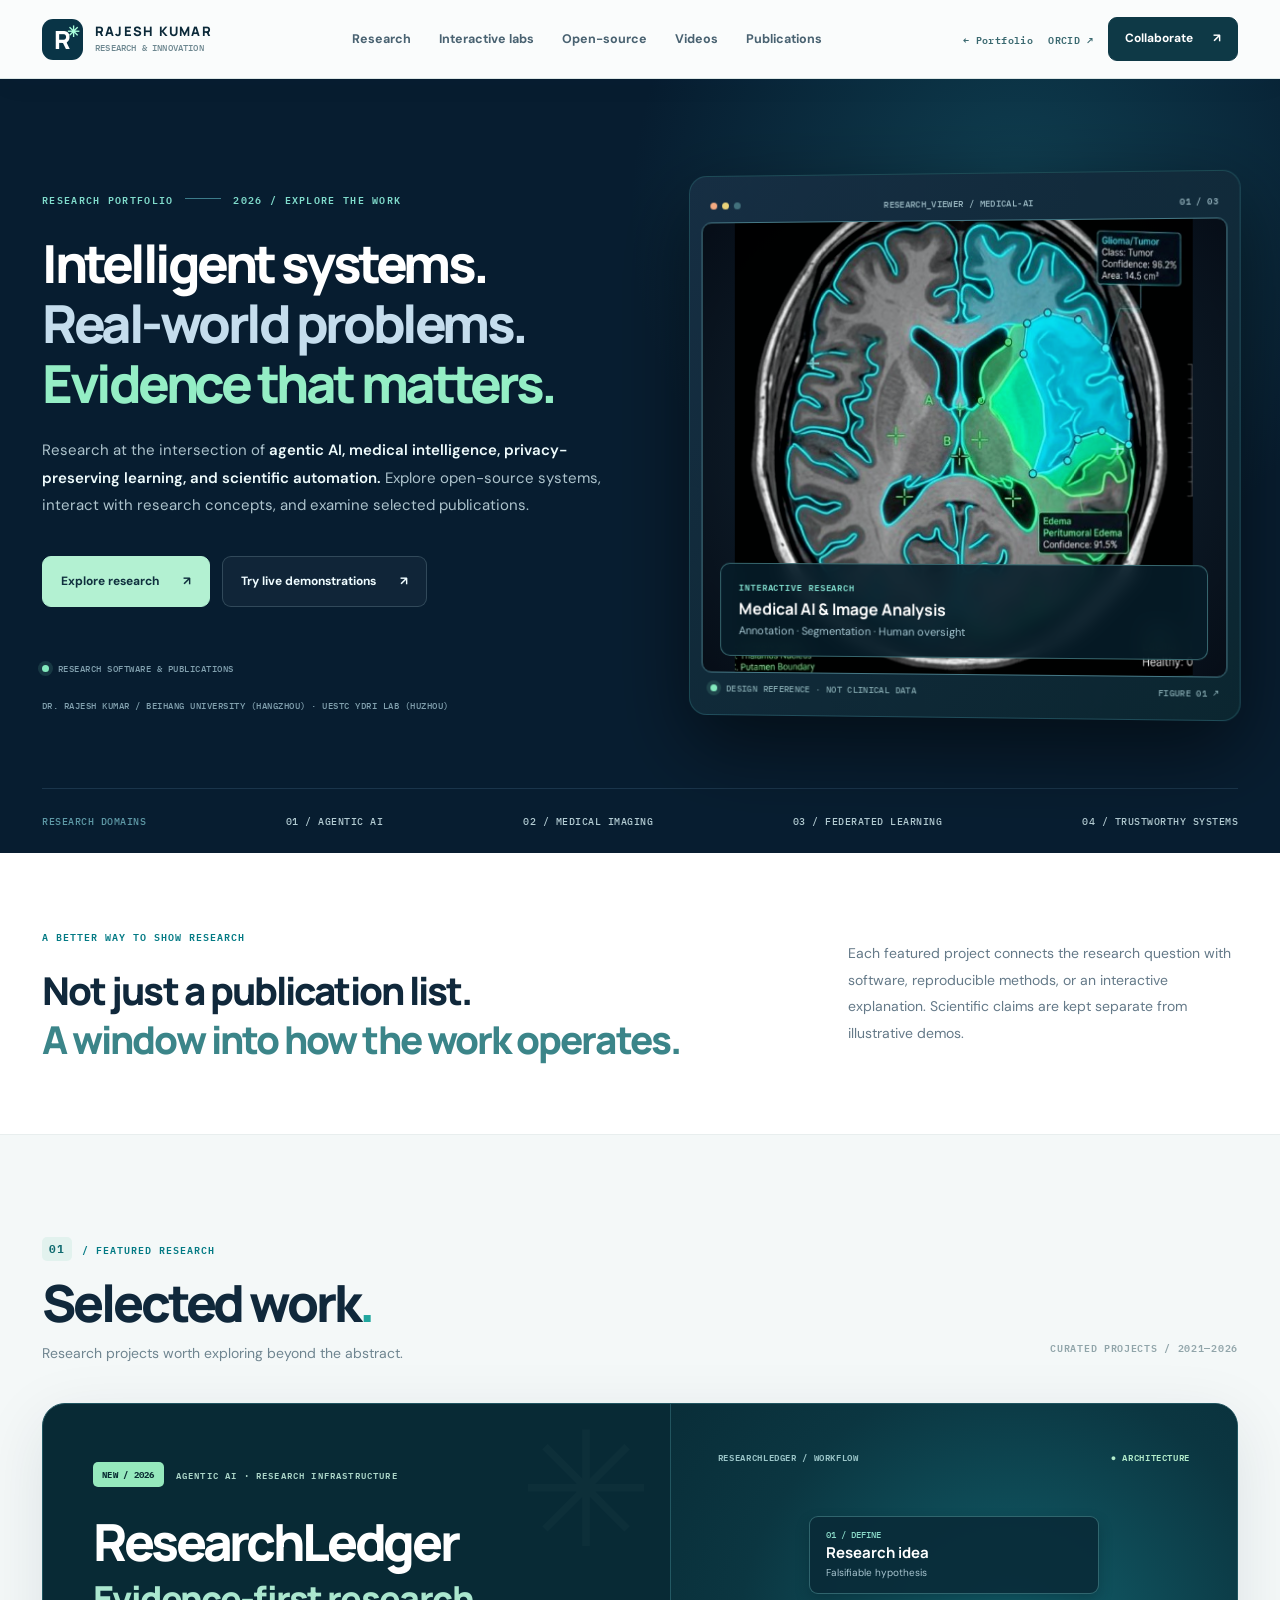
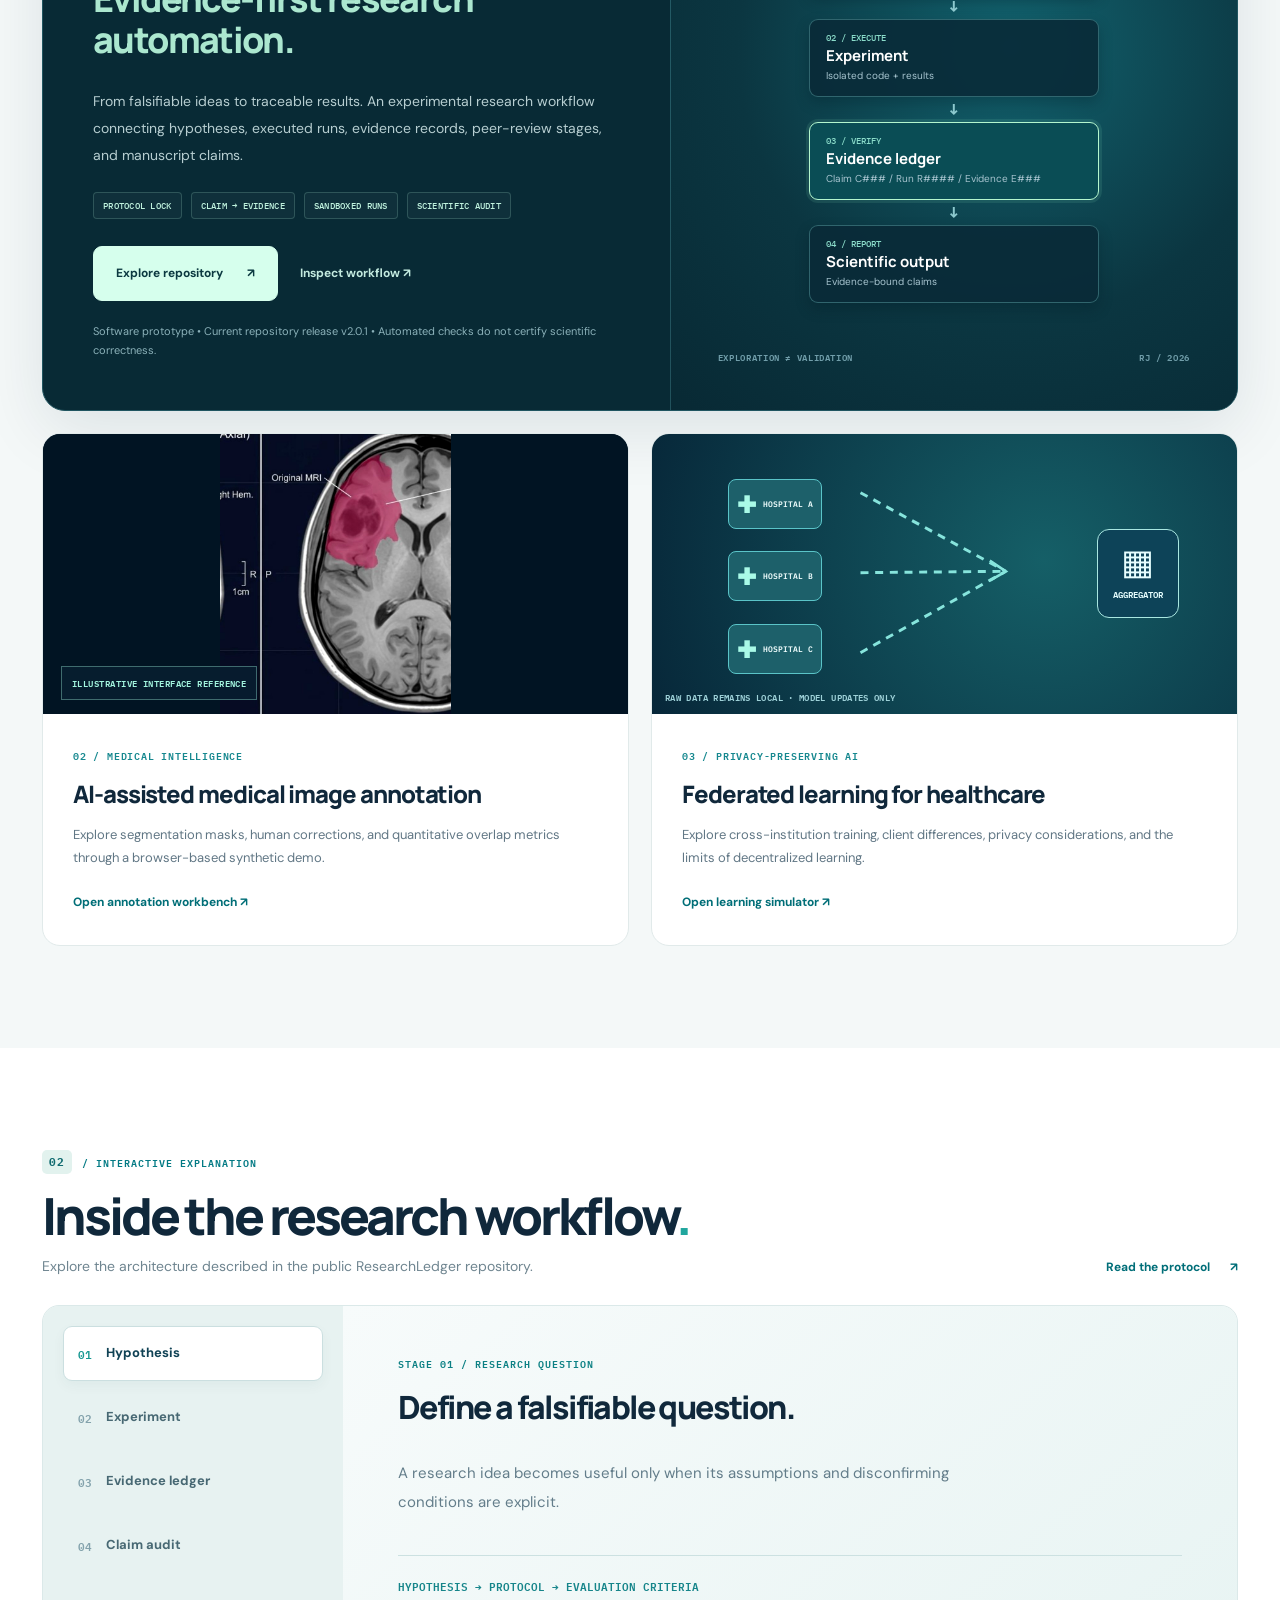
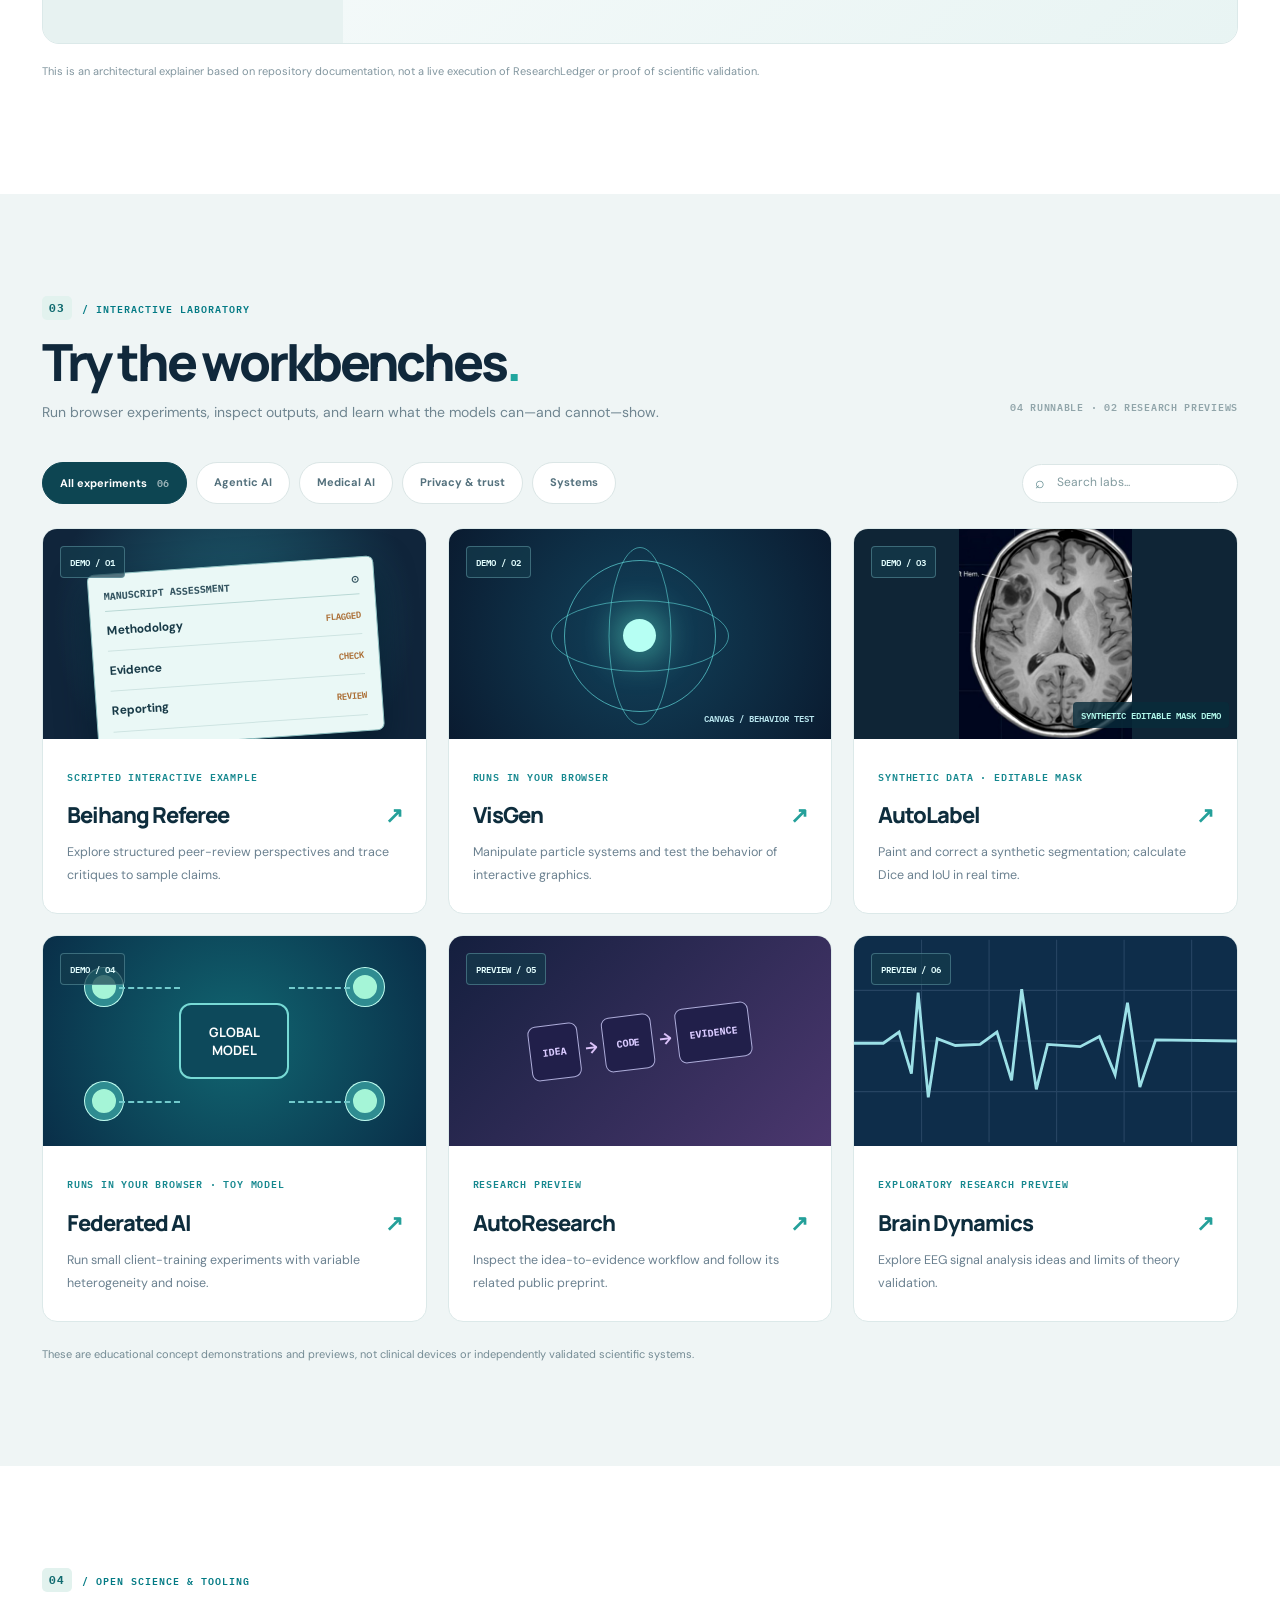
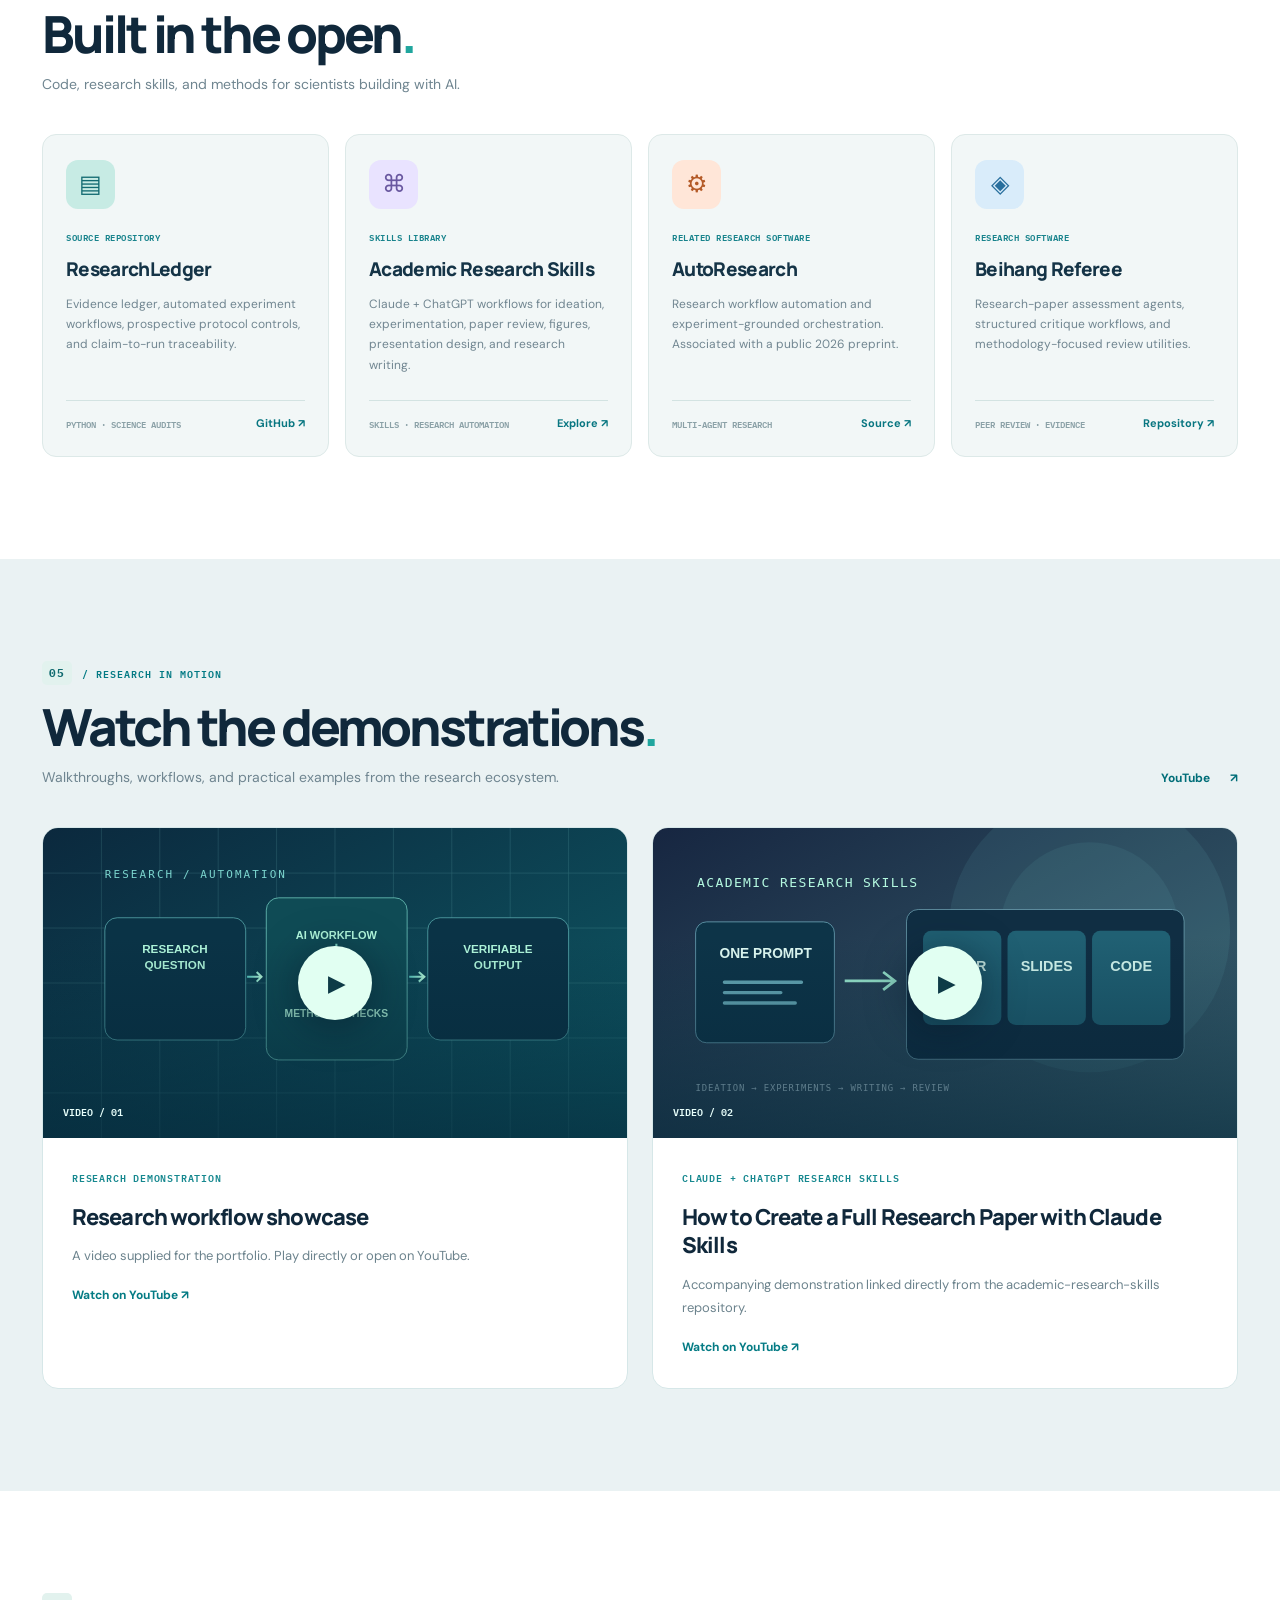
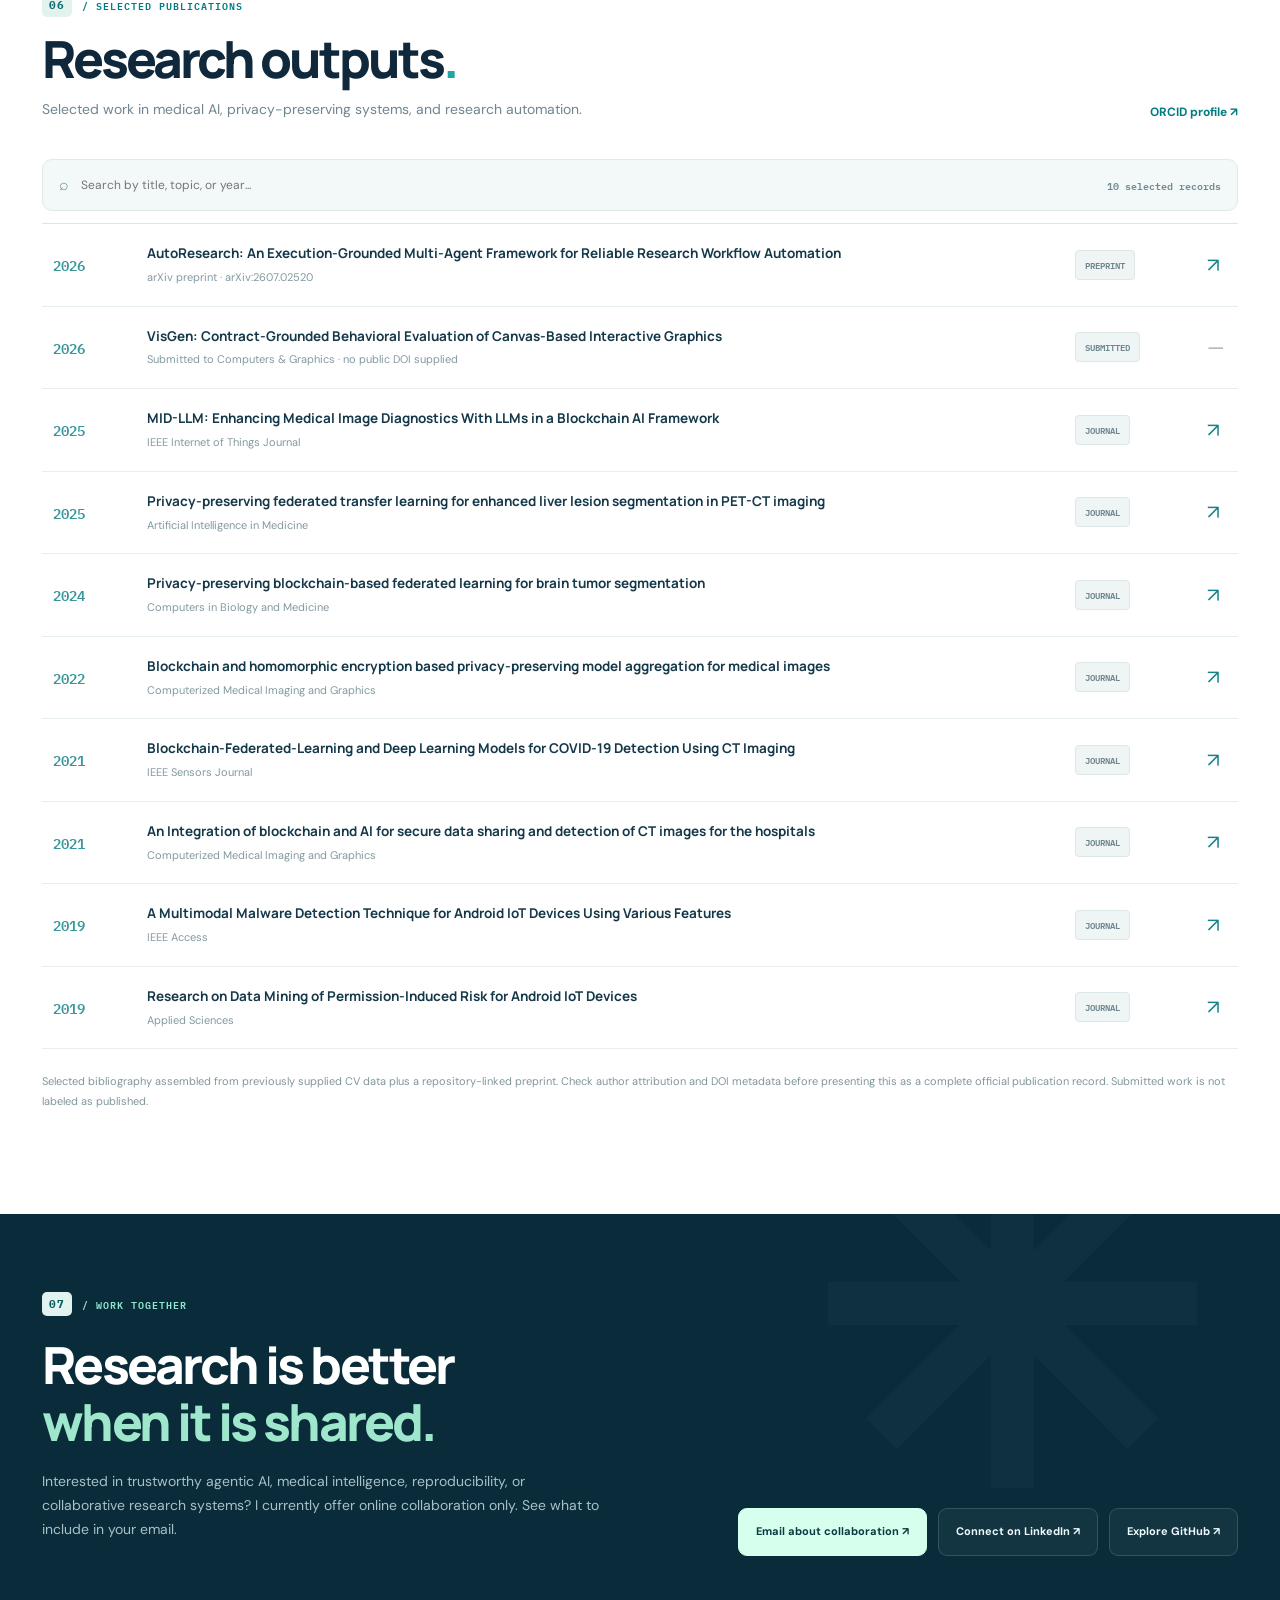
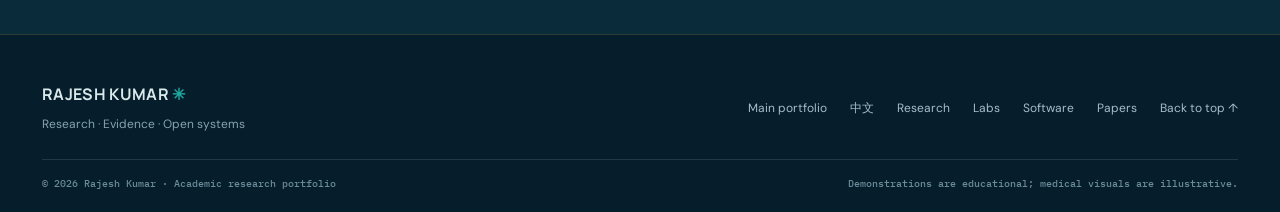
==== commit 28120217: "Research Lab: portfolio links, collaboration email, social tags - Link back to the main portfolio fr" ====
--- a/Research_Lab/index.html
+++ b/Research_Lab/index.html
@@ -2,21 +2,34 @@
 <html lang="en">
 <head>
  <meta charset="UTF-8"><meta name="viewport" content="width=device-width,initial-scale=1">
- <meta name="description" content="Research, software, interactive demonstrations, publications and research skills by Rajesh Kumar — agentic AI, medical imaging, federated learning and trustworthy systems.">
+ <meta name="description" content="Research Lab of Dr. Rajesh Kumar, Postdoctoral Researcher at Beihang University (Hangzhou) with a research lab at UESTC&#39;s Yangtze Delta Region Institute (Huzhou): agentic AI, medical imaging, federated learning and trustworthy systems, with open-source software and interactive demonstrations.">
  <meta name="theme-color" content="#071b2e">
- <title>Research & Innovation — Rajesh Kumar</title>
+ <title>Research Lab — Dr. Rajesh Kumar | Beihang University &amp; UESTC</title>
+ <meta property="og:type" content="website">
+ <meta property="og:site_name" content="Dr. Rajesh Kumar - Academic Portfolio">
+ <meta property="og:title" content="Research Lab — Dr. Rajesh Kumar | Beihang University &amp; UESTC">
+ <meta property="og:description" content="Research Lab of Dr. Rajesh Kumar, Postdoctoral Researcher at Beihang University (Hangzhou) with a research lab at UESTC&#39;s Yangtze Delta Region Institute (Huzhou): agentic AI, medical imaging, federated learning and trustworthy systems, with open-source software and interactive demonstrations.">
+ <meta property="og:url" content="https://raja21068.github.io/raja/Research_Lab/">
+ <meta property="og:image" content="https://raja21068.github.io/raja/Research_Lab/assets/medical-interface-concept.jpg">
+ <meta property="og:image:alt" content="Illustrative medical image annotation interface concept">
+ <meta name="twitter:card" content="summary_large_image">
+ <meta name="twitter:title" content="Research Lab — Dr. Rajesh Kumar | Beihang University &amp; UESTC">
+ <meta name="twitter:description" content="Research Lab of Dr. Rajesh Kumar, Postdoctoral Researcher at Beihang University (Hangzhou) with a research lab at UESTC&#39;s Yangtze Delta Region Institute (Huzhou): agentic AI, medical imaging, federated learning and trustworthy systems, with open-source software and interactive demonstrations.">
+ <meta name="twitter:image" content="https://raja21068.github.io/raja/Research_Lab/assets/medical-interface-concept.jpg">
+<link rel="canonical" href="https://raja21068.github.io/raja/Research_Lab/"/>
+<script type="application/ld+json">{"@context": "https://schema.org", "@type": "WebPage", "name": "Research Lab — Dr. Rajesh Kumar | Beihang University & UESTC", "url": "https://raja21068.github.io/raja/Research_Lab/", "inLanguage": "en", "about": {"@type": "Person", "@id": "https://raja21068.github.io/raja/#person", "name": "Dr. Rajesh Kumar", "url": "https://raja21068.github.io/raja/"}, "isPartOf": {"@type": "WebSite", "name": "Dr. Rajesh Kumar - Academic Portfolio", "url": "https://raja21068.github.io/raja/"}}</script>
  <link rel="icon" href="assets/favicon.svg" type="image/svg+xml">
  <link rel="preconnect" href="https://fonts.googleapis.com"><link rel="preconnect" href="https://fonts.gstatic.com" crossorigin>
  <link href="https://fonts.googleapis.com/css2?family=DM+Sans:wght@400;500;600;700&family=Manrope:wght@400;500;600;700;800&family=IBM+Plex+Mono:wght@400;500;600&display=swap" rel="stylesheet">
- <link rel="stylesheet" href="legacy.css"><link rel="stylesheet" href="design.css">
+ <link rel="stylesheet" href="legacy.css"><link rel="stylesheet" href="design.css?v=20261026">
  <script src="app.js" defer></script><script src="redesign.js" defer></script>
 </head>
 <body>
  <a class="skip-link" href="#main">Skip to main content</a>
  <header class="site-header" id="top"><div class="container header-row">
   <a href="#top" class="brand" aria-label="Rajesh Kumar Research home"><span class="logo-square">R<span>✳</span></span><span class="brand-name"><strong>RAJESH KUMAR</strong><small>RESEARCH &amp; INNOVATION</small></span></a>
-  <nav class="primary-nav" id="primary-nav" aria-label="Primary navigation"><a href="#featured">Research</a><a href="#demos">Interactive labs</a><a href="#software">Open-source</a><a href="#videos">Videos</a><a href="#publications">Publications</a></nav>
-  <div class="header-actions"><a class="head-profile" href="https://orcid.org/0000-0003-0813-7485" target="_blank" rel="noopener noreferrer">ORCID <span aria-hidden="true">↗</span></a><a href="#contact" class="btn btn-small btn-primary header-cta">Collaborate <span aria-hidden="true">↗</span></a><button class="nav-toggle" id="nav-toggle" aria-label="Open menu" aria-expanded="false" aria-controls="primary-nav"><span></span><span></span><span></span></button></div>
+  <nav class="primary-nav" id="primary-nav" aria-label="Primary navigation"><a href="#featured">Research</a><a href="#demos">Interactive labs</a><a href="#software">Open-source</a><a href="#videos">Videos</a><a href="#publications">Publications</a><a class="nav-mobile-only" href="#contact">Collaborate</a><a class="nav-mobile-only" href="../">&larr; Main portfolio</a></nav>
+  <div class="header-actions"><a class="head-profile" href="../">&larr; Portfolio</a><a class="head-profile" href="https://orcid.org/0000-0003-0813-7485" target="_blank" rel="noopener noreferrer">ORCID <span aria-hidden="true">↗</span></a><a href="#contact" class="btn btn-small btn-primary header-cta">Collaborate <span aria-hidden="true">↗</span></a><button class="nav-toggle" id="nav-toggle" aria-label="Open menu" aria-expanded="false" aria-controls="primary-nav"><span></span><span></span><span></span></button></div>
  </div></header>
  <main id="main">
   <section class="hero-section" aria-labelledby="hero-title">
@@ -24,7 +37,7 @@
     <div class="hero-left"><p class="eyebrow">RESEARCH PORTFOLIO <span class="eyebrow-rule"></span> 2026 / EXPLORE THE WORK</p><h1 id="hero-title">Intelligent systems.<br><span>Real-world problems.</span><br><em>Evidence that matters.</em></h1>
     <p class="hero-description">Research at the intersection of <strong>agentic AI, medical intelligence, privacy-preserving learning, and scientific automation.</strong> Explore open-source systems, interact with research concepts, and examine selected publications.</p>
     <div class="hero-actions"><a href="#featured" class="btn btn-primary">Explore research <span>↗</span></a><a href="#demos" class="btn btn-translucent">Try live demonstrations <span>↗</span></a></div>
-    <div class="hero-meta"><span><i class="status-light"></i> RESEARCH SOFTWARE &amp; PUBLICATIONS</span><span>RAJESH KUMAR / BEIHANG UNIVERSITY</span></div></div>
+    <div class="hero-meta"><span><i class="status-light"></i> RESEARCH SOFTWARE &amp; PUBLICATIONS</span><span>DR. RAJESH KUMAR / BEIHANG UNIVERSITY (HANGZHOU) · UESTC YDRI LAB (HUZHOU)</span></div></div>
     <div class="hero-right">
      <div class="hero-terminal-head"><span class="win-dots"><i></i><i></i><i></i></span><span>RESEARCH_VIEWER / MEDICAL-AI</span><span>01 / 03</span></div>
      <div class="hero-image-frame"><img src="assets/medical-interface-concept.jpg" alt="Illustrative MRI annotation interface concept supplied as a visual reference; not a clinical scan or validated system output" fetchpriority="high">
@@ -38,7 +51,7 @@
 
   <section id="featured" class="featured-section section-pad"><div class="container">
    <div class="section-title-row"><div><span class="section-label"><b>01</b> / FEATURED RESEARCH</span><h2>Selected work<span class="heading-dot">.</span></h2><p>Research projects worth exploring beyond the abstract.</p></div><span class="section-side-label">CURATED PROJECTS / 2021—2026</span></div>
-   <article class="ledger-spotlight"><div class="ledger-copy"><div class="small-eyebrow"><span class="new-pill">NEW / 2026</span> AGENTIC AI · RESEARCH INFRASTRUCTURE</div><h3>ResearchLedger<span>™</span><br><em>Evidence-first research automation.</em></h3><p>From falsifiable ideas to traceable results. An experimental research workflow connecting hypotheses, executed runs, evidence records, peer-review stages, and manuscript claims.</p><div class="ledger-bullets"><span>PROTOCOL LOCK</span><span>CLAIM → EVIDENCE</span><span>SANDBOXED RUNS</span><span>SCIENTIFIC AUDIT</span></div><div class="link-row"><a href="https://github.com/raja21068/ResearchLedger" target="_blank" rel="noopener noreferrer" class="btn btn-white">Explore repository <span>↗</span></a><a href="#pipeline" class="simple-light-link">Inspect workflow <span>↗</span></a></div><p class="ledger-note">Software prototype • Current repository release v2.0.1 • Automated checks do not certify scientific correctness.</p></div>
+   <article class="ledger-spotlight"><div class="ledger-copy"><div class="small-eyebrow"><span class="new-pill">NEW / 2026</span> AGENTIC AI · RESEARCH INFRASTRUCTURE</div><h3>ResearchLedger<br><em>Evidence-first research automation.</em></h3><p>From falsifiable ideas to traceable results. An experimental research workflow connecting hypotheses, executed runs, evidence records, peer-review stages, and manuscript claims.</p><div class="ledger-bullets"><span>PROTOCOL LOCK</span><span>CLAIM → EVIDENCE</span><span>SANDBOXED RUNS</span><span>SCIENTIFIC AUDIT</span></div><div class="link-row"><a href="https://github.com/raja21068/ResearchLedger" target="_blank" rel="noopener noreferrer" class="btn btn-white">Explore repository <span>↗</span></a><a href="#pipeline" class="simple-light-link">Inspect workflow <span>↗</span></a></div><p class="ledger-note">Software prototype • Current repository release v2.0.1 • Automated checks do not certify scientific correctness.</p></div>
     <div class="ledger-visual" aria-label="ResearchLedger conceptual pipeline"><div class="ledger-visual-top"><span>RESEARCHLEDGER / WORKFLOW</span><span class="ledger-online">● ARCHITECTURE</span></div>
       <div class="ledger-stages"><div class="stage-card"><small>01 / DEFINE</small><strong>Research idea</strong><span>Falsifiable hypothesis</span></div><div class="stage-arrow">↓</div><div class="stage-card"><small>02 / EXECUTE</small><strong>Experiment</strong><span>Isolated code + results</span></div><div class="stage-arrow">↓</div><div class="stage-card highlight"><small>03 / VERIFY</small><strong>Evidence ledger</strong><span>Claim C### / Run R#### / Evidence E###</span></div><div class="stage-arrow">↓</div><div class="stage-card"><small>04 / REPORT</small><strong>Scientific output</strong><span>Evidence-bound claims</span></div></div>
       <div class="ledger-visual-bottom"><span>EXPLORATION ≠ VALIDATION</span><span>RJ / 2026</span></div></div></article>
@@ -93,9 +106,9 @@
     <a class="paper-row" data-paper="2019 Research on Data Mining of Permission-Induced Risk for Android IoT Devices" href="https://doi.org/10.3390/app9020277" target="_blank" rel="noopener noreferrer"><span class="paper-year">2019</span><span class="paper-info"><strong>Research on Data Mining of Permission-Induced Risk for Android IoT Devices</strong><small>Applied Sciences</small></span><span class="paper-status">JOURNAL</span><span class="paper-arrow">↗</span></a>
    </div><p class="paper-footnote">Selected bibliography assembled from previously supplied CV data plus a repository-linked preprint. Check author attribution and DOI metadata before presenting this as a complete official publication record. Submitted work is not labeled as published.</p></div></section>
 
-  <section class="contact-section" id="contact"><div class="container contact-box"><div><span class="section-label"><b>07</b> / WORK TOGETHER</span><h2>Research is better<br><em>when it is shared.</em></h2><p>Interested in trustworthy agentic AI, medical intelligence, reproducibility, or collaborative research systems?</p></div><div class="contact-actions"><a href="https://www.linkedin.com/in/rajesh-kumar-28abba358" target="_blank" rel="noopener noreferrer" class="btn btn-white">Connect on LinkedIn ↗</a><a href="https://github.com/raja21068" target="_blank" rel="noopener noreferrer" class="btn btn-translucent">Explore GitHub ↗</a></div></div></section>
+  <section class="contact-section" id="contact"><div class="container contact-box"><div><span class="section-label"><b>07</b> / WORK TOGETHER</span><h2>Research is better<br><em>when it is shared.</em></h2><p>Interested in trustworthy agentic AI, medical intelligence, reproducibility, or collaborative research systems? I currently offer online collaboration only. <a href="../#collaborate">See what to include in your email</a>.</p></div><div class="contact-actions"><a href="mailto:raja@uestc.edu.cn?subject=Online%20research%20collaboration" class="btn btn-white">Email about collaboration ↗</a><a href="https://www.linkedin.com/in/rajesh-kumar-28abba358" target="_blank" rel="noopener noreferrer" class="btn btn-translucent">Connect on LinkedIn ↗</a><a href="https://github.com/raja21068" target="_blank" rel="noopener noreferrer" class="btn btn-translucent">Explore GitHub ↗</a></div></div></section>
  </main>
- <footer class="site-footer"><div class="container footer-inner"><div><strong>RAJESH KUMAR <span class="heading-dot">✳</span></strong><p>Research · Evidence · Open systems</p></div><div class="footer-links"><a href="#featured">Research</a><a href="#demos">Labs</a><a href="#software">Software</a><a href="#publications">Papers</a><a href="#top">Back to top ↑</a></div></div><div class="container footer-bottom"><span>© 2026 Rajesh Kumar · Academic research portfolio</span><span>Demonstrations are educational; medical visuals are illustrative.</span></div></footer>
+ <footer class="site-footer"><div class="container footer-inner"><div><strong>RAJESH KUMAR <span class="heading-dot">✳</span></strong><p>Research · Evidence · Open systems</p></div><div class="footer-links"><a href="../">Main portfolio</a><a href="../cn.html" lang="zh-CN">中文</a><a href="#featured">Research</a><a href="#demos">Labs</a><a href="#software">Software</a><a href="#publications">Papers</a><a href="#top">Back to top ↑</a></div></div><div class="container footer-bottom"><span>© 2026 Rajesh Kumar · Academic research portfolio</span><span>Demonstrations are educational; medical visuals are illustrative.</span></div></footer>
  <div class="dialog-backdrop" id="dialog-backdrop" hidden><div class="lab-dialog" role="dialog" aria-modal="true" aria-labelledby="dialog-title" id="lab-dialog" tabindex="-1"><header class="dialog-header"><div class="dialog-brand"><span class="dialog-dot"></span> RESEARCH LAB <span class="dialog-separator">/</span> EXPERIMENT WORKSPACE</div><button type="button" class="dialog-close" id="dialog-close" aria-label="Close research workbench">Close <span aria-hidden="true">×</span></button></header><div class="dialog-layout"><aside class="dialog-aside" id="dialog-aside"></aside><div class="dialog-main" id="dialog-main"></div></div></div></div>
  <div class="video-backdrop" id="video-backdrop" hidden><div class="video-modal" role="dialog" aria-modal="true" aria-label="Research demonstration video"><button type="button" class="video-close" id="video-close" aria-label="Close video player">Close ×</button><div class="video-player" id="video-player"></div><p>Video is provided by YouTube. Playback depends on the owner's embed permissions and your browser settings.</p></div></div>
 </body>
--- a/Research_Lab/design.css
+++ b/Research_Lab/design.css
@@ -17,3 +17,5 @@
 @media(max-width:850px){.header-cta,.head-profile{display:none}.nav-toggle{display:block}.header-row{height:72px}.primary-nav{display:none;position:absolute;top:71px;left:0;right:0;background:#fff;flex-direction:column;align-items:stretch;gap:0;padding:15px 24px;border-bottom:1px solid #dce8e8;box-shadow:0 18px 28px #0a34451c}.primary-nav.is-open{display:flex}.primary-nav a{color:#22465a;padding:12px;border-bottom:1px solid #e6efef}.container{width:min(100% - 44px,740px)}.hero-layout{grid-template-columns:1fr;gap:36px;padding:20px 0 49px}.hero-left h1{max-width:720px;font-size:clamp(42px,7.2vw,68px)}.hero-description{max-width:675px}.hero-meta{margin-top:38px}.hero-right{max-width:640px;width:100%;margin:auto;transform:none}.hero-footer-strip{overflow:auto;gap:22px;justify-content:start;white-space:nowrap}.intro-inner{grid-template-columns:1fr;gap:12px;padding:56px 0}.intro-inner p{max-width:680px}.section-pad{padding:75px 0}.ledger-spotlight{grid-template-columns:1fr}.ledger-copy{padding:42px 32px}.ledger-visual{padding:28px 30px;border-left:0;border-top:1px solid #5ba7a378}.ledger-stages{display:grid;grid-template-columns:1fr 15px 1fr 15px 1fr 15px 1fr;gap:4px;padding:30px 0}.stage-card{min-width:0;padding:10px 7px}.stage-card strong{font-size:11px}.stage-card small,.stage-card span{font-size:7px}.stage-arrow{transform:rotate(-90deg);justify-content:center}.workflow-panel{grid-template-columns:1fr}.workflow-tabs{display:grid;grid-template-columns:repeat(4,1fr);padding:10px;gap:4px}.workflow-tab{font-size:11px;padding:12px 8px;gap:5px;display:flex;flex-direction:column;text-align:center}.workflow-detail{padding:34px}.video-cover{height:230px}.contact-box{display:block}.contact-actions{justify-content:start;margin-top:20px}}
 @media(max-width:600px){.container{width:min(100% - 34px,520px)}.hero-section{padding-top:20px}.hero-left h1{font-size:clamp(37px,9.1vw,55px);letter-spacing:-.055em}.hero-description{font-size:13px}.hero-actions .btn{font-size:11px;padding:13px}.hero-meta{font-size:8px;gap:13px}.hero-image-frame{height:330px}.hero-caption-card{padding:11px}.hero-footer-strip{height:49px;font-size:9px}.intro-inner h2{font-size:30px}.section-title-row h2,.pipeline-head h2{font-size:40px}.section-title-row,.pipeline-head{display:block}.section-side-label{display:block;margin-top:20px}.story-grid,.video-grid,.project-grid.demo-grid,.software-grid{grid-template-columns:1fr}.story-visual{height:242px}.story-content{padding:22px}.ledger-copy{padding:31px 22px}.ledger-copy h3{font-size:40px}.ledger-copy h3 em{font-size:28px}.ledger-visual{padding:19px}.ledger-stages{grid-template-columns:1fr;gap:0}.stage-card{width:100%;padding:11px 14px}.stage-card strong{font-size:13px}.stage-card small,.stage-card span{font-size:10px}.stage-arrow{transform:none}.workflow-tabs{grid-template-columns:repeat(2,1fr)}.workflow-detail{padding:23px}.workflow-detail h3{font-size:26px}.catalog-toolbar{display:flex;flex-direction:column;align-items:stretch}.filters{flex-wrap:nowrap;overflow-x:auto;padding-bottom:5px}.filter{white-space:nowrap}.search{width:100%}.search input{flex:1}.demo-image{height:200px}.video-cover{height:220px}.software-card{min-height:250px}.paper-row{grid-template-columns:47px 1fr 15px;gap:11px;padding:17px 2px}.paper-status{display:none}.paper-info strong{font-size:12px}.paper-year{font-size:11px}.paper-toolbar{flex-direction:column;align-items:stretch}.paper-toolbar>span{text-align:right}.contact-actions{gap:10px}.footer-bottom{flex-direction:column}.lab-dialog .dialog-layout{display:block}.dialog-backdrop{padding:0}.dialog-main{padding:19px 12px}.lab-dialog{height:100dvh;border-radius:0}.dialog-aside{padding:20px}.mask-grid{grid-template-columns:1fr 1fr}.hero-terminal-head,.hero-terminal-bottom{font-size:8px}.hero-terminal-head>span:nth-child(2){font-size:8px}}
 @media(prefers-reduced-motion:reduce){html{scroll-behavior:auto}.hero-right,.demo-card,.story-card,.software-card,.video-cover img{transition:none}}
+/* Menu-only links for small screens, where the header actions are hidden */
+.primary-nav a.nav-mobile-only{display:none}@media(max-width:850px){.primary-nav a.nav-mobile-only{display:block}}
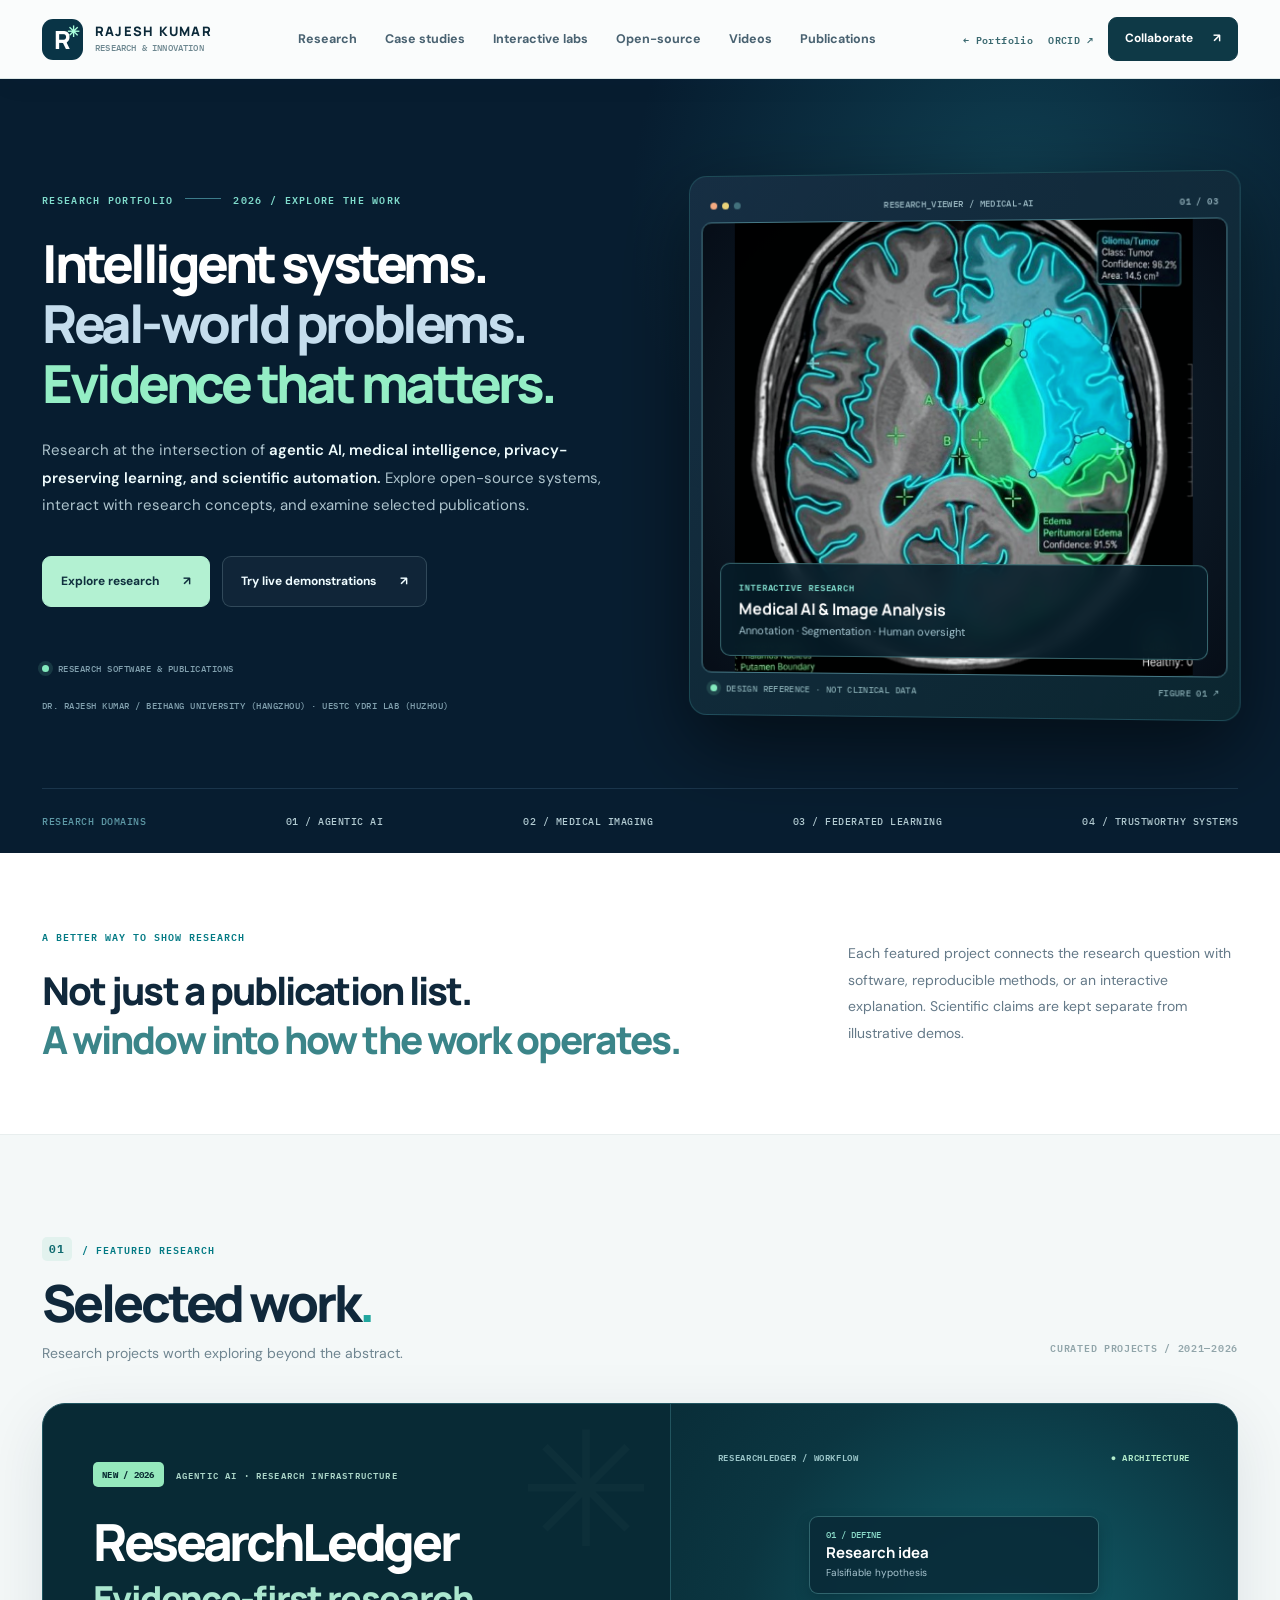
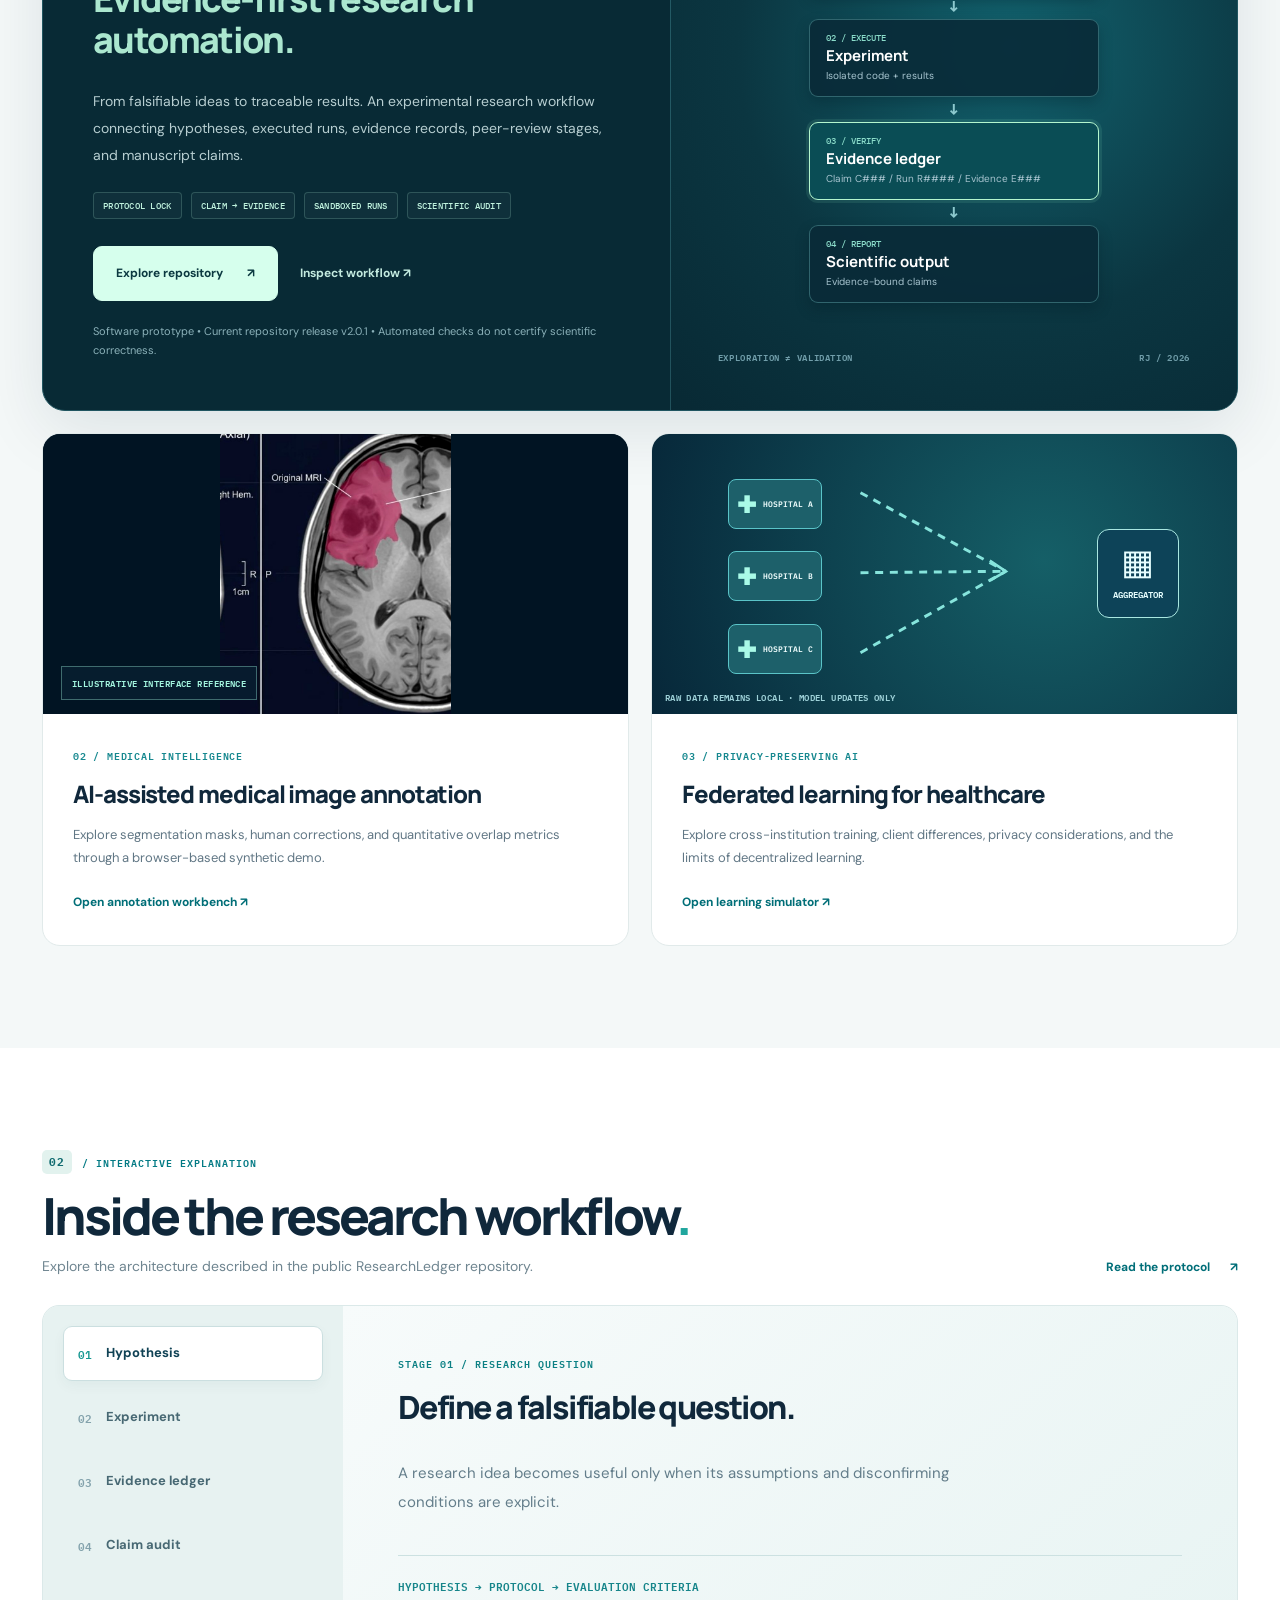
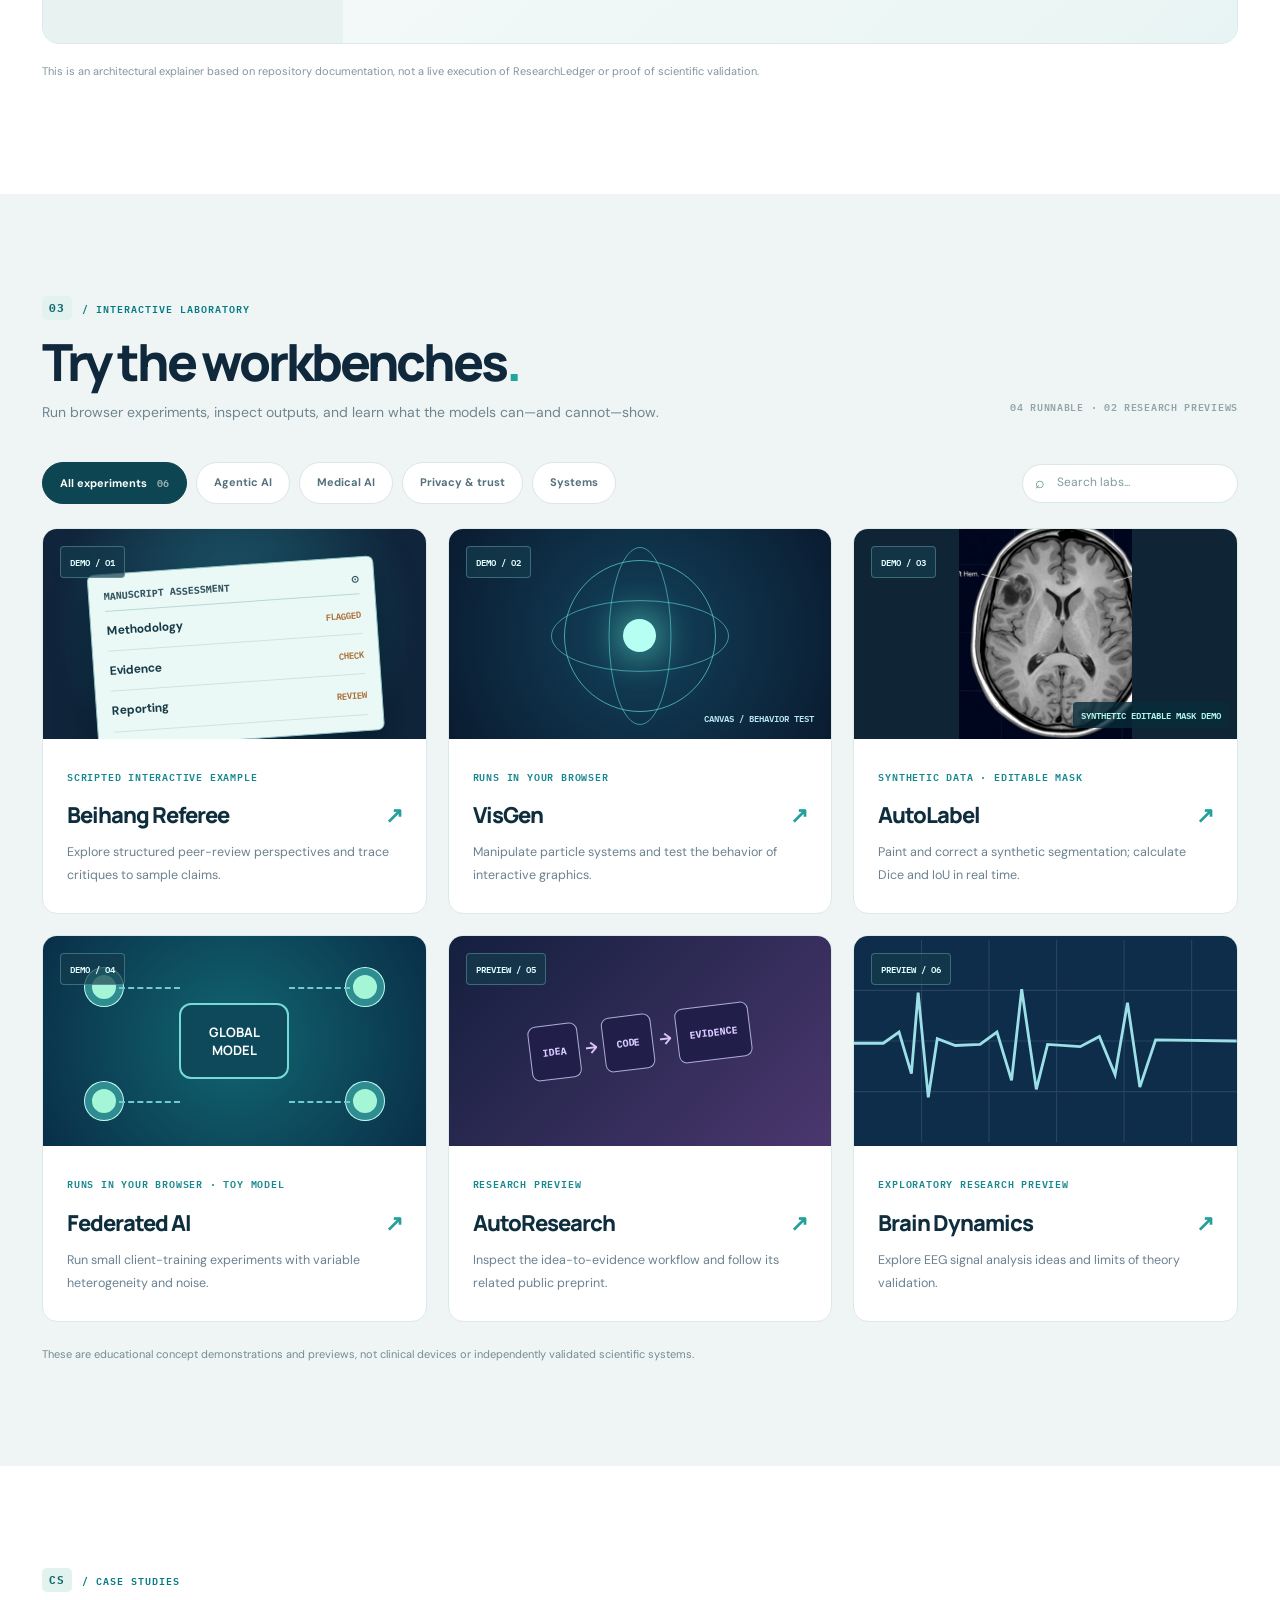
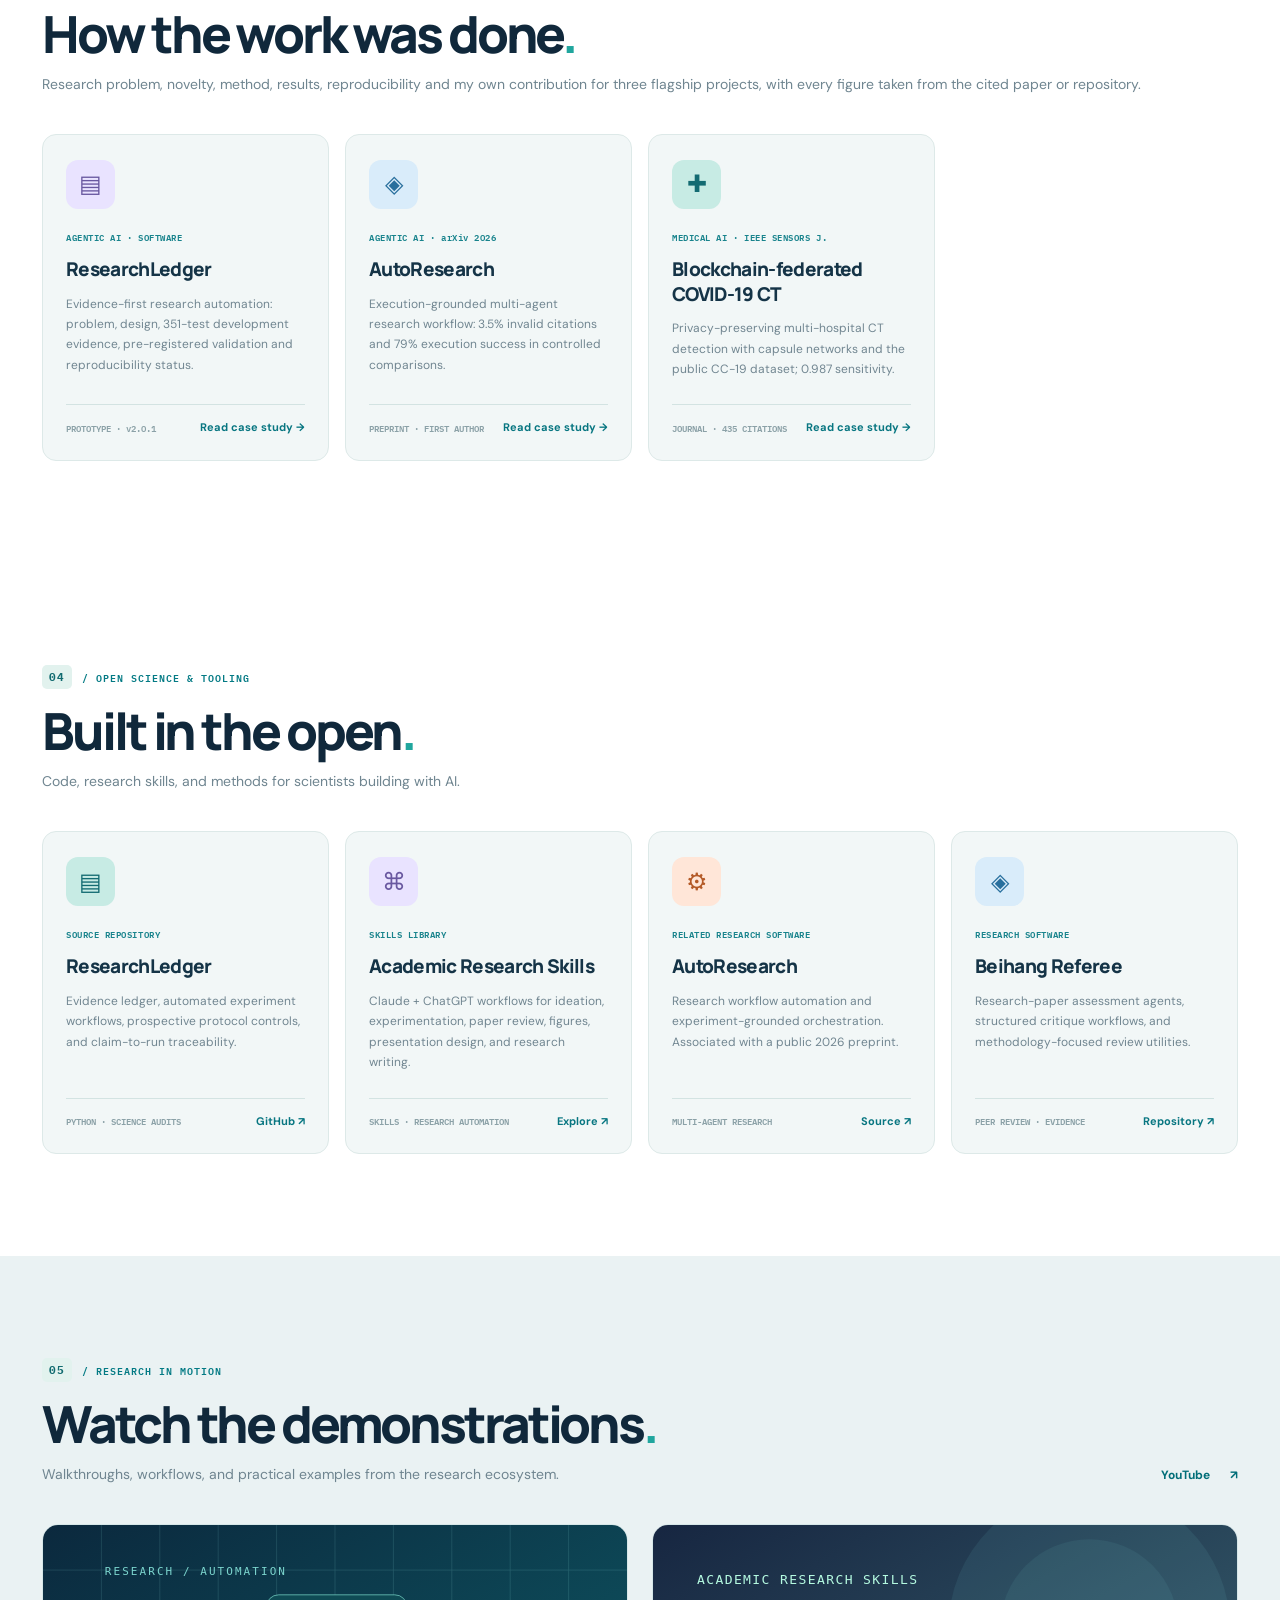
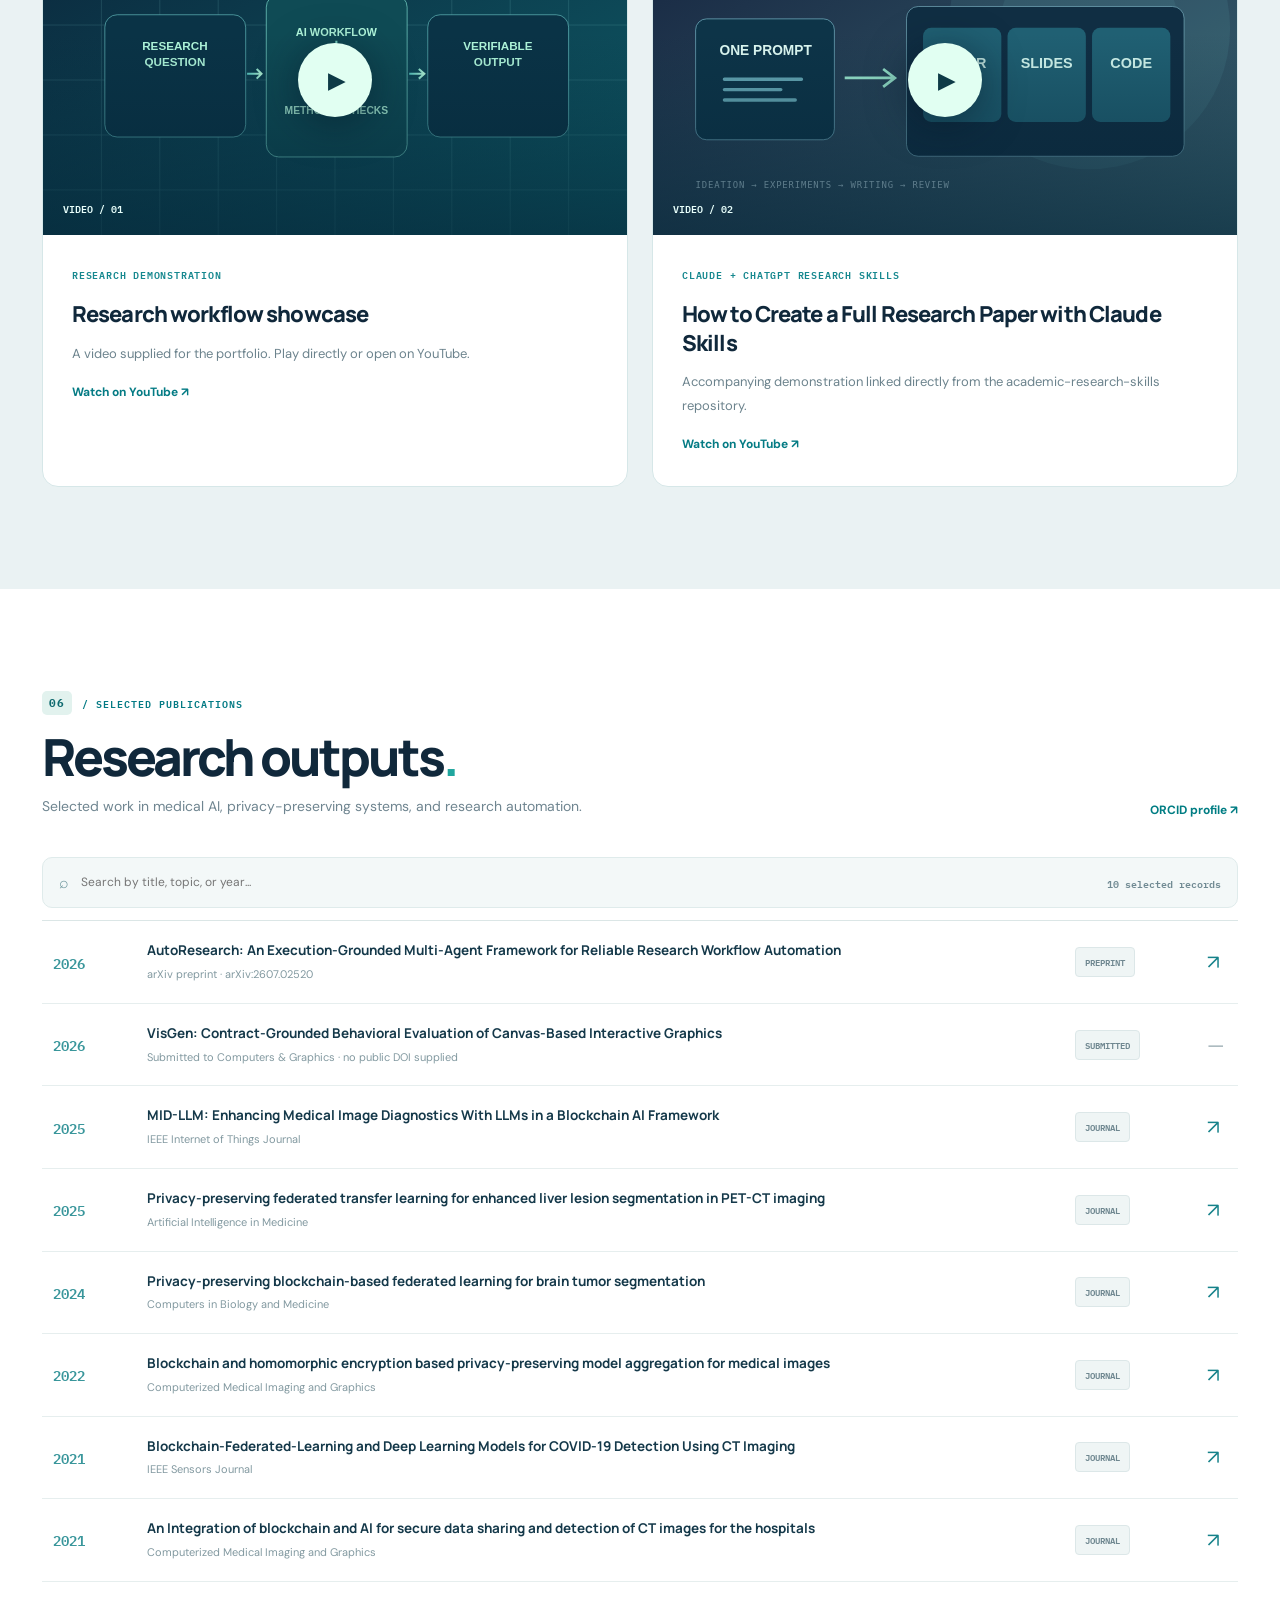
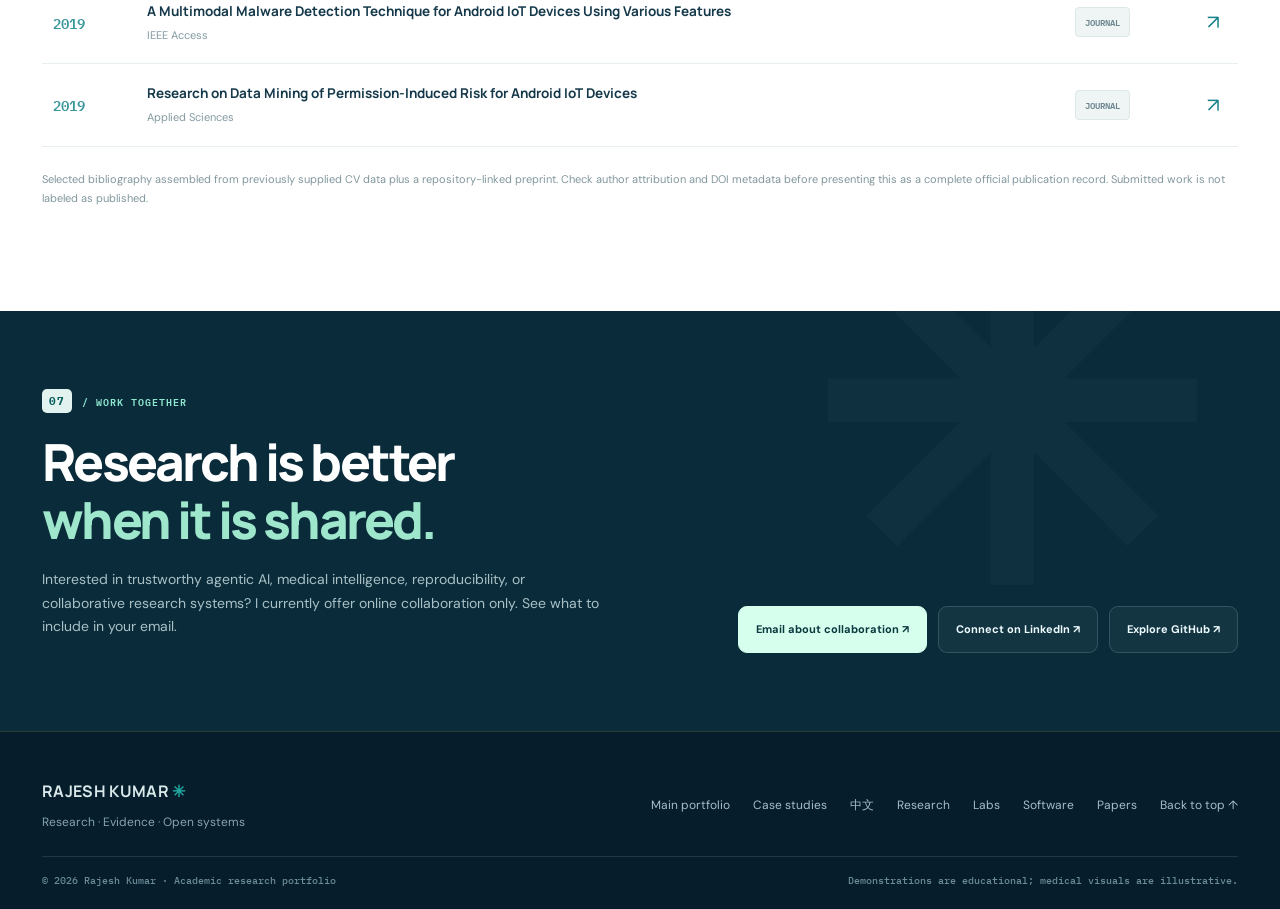
==== commit 80023766: "Add Research Lab case studies for three flagship projects - New case-study pages for ResearchLedger," ====
--- a/Research_Lab/index.html
+++ b/Research_Lab/index.html
@@ -28,7 +28,7 @@
  <a class="skip-link" href="#main">Skip to main content</a>
  <header class="site-header" id="top"><div class="container header-row">
   <a href="#top" class="brand" aria-label="Rajesh Kumar Research home"><span class="logo-square">R<span>✳</span></span><span class="brand-name"><strong>RAJESH KUMAR</strong><small>RESEARCH &amp; INNOVATION</small></span></a>
-  <nav class="primary-nav" id="primary-nav" aria-label="Primary navigation"><a href="#featured">Research</a><a href="#demos">Interactive labs</a><a href="#software">Open-source</a><a href="#videos">Videos</a><a href="#publications">Publications</a><a class="nav-mobile-only" href="#contact">Collaborate</a><a class="nav-mobile-only" href="../">&larr; Main portfolio</a></nav>
+  <nav class="primary-nav" id="primary-nav" aria-label="Primary navigation"><a href="#featured">Research</a><a href="#case-studies">Case studies</a><a href="#demos">Interactive labs</a><a href="#software">Open-source</a><a href="#videos">Videos</a><a href="#publications">Publications</a><a class="nav-mobile-only" href="#contact">Collaborate</a><a class="nav-mobile-only" href="../">&larr; Main portfolio</a></nav>
   <div class="header-actions"><a class="head-profile" href="../">&larr; Portfolio</a><a class="head-profile" href="https://orcid.org/0000-0003-0813-7485" target="_blank" rel="noopener noreferrer">ORCID <span aria-hidden="true">↗</span></a><a href="#contact" class="btn btn-small btn-primary header-cta">Collaborate <span aria-hidden="true">↗</span></a><button class="nav-toggle" id="nav-toggle" aria-label="Open menu" aria-expanded="false" aria-controls="primary-nav"><span></span><span></span><span></span></button></div>
  </div></header>
  <main id="main">
@@ -78,6 +78,13 @@
    </div><p class="empty-results" id="empty-results" hidden>No labs match your search. <button id="clear-filters" type="button">Clear filters</button></p><p class="catalog-footnote">These are educational concept demonstrations and previews, not clinical devices or independently validated scientific systems.</p>
   </div></section>
 
+  <section class="software-section section-pad" id="case-studies"><div class="container"><div class="section-title-row"><div><span class="section-label"><b>CS</b> / CASE STUDIES</span><h2>How the work was done<span class="heading-dot">.</span></h2><p>Research problem, novelty, method, results, reproducibility and my own contribution for three flagship projects, with every figure taken from the cited paper or repository.</p></div></div>
+  <div class="software-grid">
+   <a class="software-card" href="case-studies/researchledger.html"><div class="software-icon violet">▤</div><span class="repo-tag">AGENTIC AI · SOFTWARE</span><h3>ResearchLedger</h3><p>Evidence-first research automation: problem, design, 351-test development evidence, pre-registered validation and reproducibility status.</p><div class="software-bottom"><span>PROTOTYPE · v2.0.1</span><strong>Read case study →</strong></div></a>
+   <a class="software-card" href="case-studies/autoresearch.html"><div class="software-icon blue">◈</div><span class="repo-tag">AGENTIC AI · arXiv 2026</span><h3>AutoResearch</h3><p>Execution-grounded multi-agent research workflow: 3.5% invalid citations and 79% execution success in controlled comparisons.</p><div class="software-bottom"><span>PREPRINT · FIRST AUTHOR</span><strong>Read case study →</strong></div></a>
+   <a class="software-card" href="case-studies/blockchain-federated-ct.html"><div class="software-icon ">✚</div><span class="repo-tag">MEDICAL AI · IEEE SENSORS J.</span><h3>Blockchain-federated COVID-19 CT</h3><p>Privacy-preserving multi-hospital CT detection with capsule networks and the public CC-19 dataset; 0.987 sensitivity.</p><div class="software-bottom"><span>JOURNAL · 435 CITATIONS</span><strong>Read case study →</strong></div></a>
+  </div></div></section>
+
   <section class="software-section section-pad" id="software"><div class="container"><div class="section-title-row"><div><span class="section-label"><b>04</b> / OPEN SCIENCE &amp; TOOLING</span><h2>Built in the open<span class="heading-dot">.</span></h2><p>Code, research skills, and methods for scientists building with AI.</p></div></div>
   <div class="software-grid">
    <a class="software-card" href="https://github.com/raja21068/ResearchLedger" target="_blank" rel="noopener noreferrer"><div class="software-icon">▤</div><span class="repo-tag">SOURCE REPOSITORY</span><h3>ResearchLedger</h3><p>Evidence ledger, automated experiment workflows, prospective protocol controls, and claim-to-run traceability.</p><div class="software-bottom"><span>PYTHON · SCIENCE AUDITS</span><strong>GitHub ↗</strong></div></a>
@@ -108,7 +115,7 @@
 
   <section class="contact-section" id="contact"><div class="container contact-box"><div><span class="section-label"><b>07</b> / WORK TOGETHER</span><h2>Research is better<br><em>when it is shared.</em></h2><p>Interested in trustworthy agentic AI, medical intelligence, reproducibility, or collaborative research systems? I currently offer online collaboration only. <a href="../#collaborate">See what to include in your email</a>.</p></div><div class="contact-actions"><a href="mailto:raja@uestc.edu.cn?subject=Online%20research%20collaboration" class="btn btn-white">Email about collaboration ↗</a><a href="https://www.linkedin.com/in/rajesh-kumar-28abba358" target="_blank" rel="noopener noreferrer" class="btn btn-translucent">Connect on LinkedIn ↗</a><a href="https://github.com/raja21068" target="_blank" rel="noopener noreferrer" class="btn btn-translucent">Explore GitHub ↗</a></div></div></section>
  </main>
- <footer class="site-footer"><div class="container footer-inner"><div><strong>RAJESH KUMAR <span class="heading-dot">✳</span></strong><p>Research · Evidence · Open systems</p></div><div class="footer-links"><a href="../">Main portfolio</a><a href="../cn.html" lang="zh-CN">中文</a><a href="#featured">Research</a><a href="#demos">Labs</a><a href="#software">Software</a><a href="#publications">Papers</a><a href="#top">Back to top ↑</a></div></div><div class="container footer-bottom"><span>© 2026 Rajesh Kumar · Academic research portfolio</span><span>Demonstrations are educational; medical visuals are illustrative.</span></div></footer>
+ <footer class="site-footer"><div class="container footer-inner"><div><strong>RAJESH KUMAR <span class="heading-dot">✳</span></strong><p>Research · Evidence · Open systems</p></div><div class="footer-links"><a href="../">Main portfolio</a><a href="#case-studies">Case studies</a><a href="../cn.html" lang="zh-CN">中文</a><a href="#featured">Research</a><a href="#demos">Labs</a><a href="#software">Software</a><a href="#publications">Papers</a><a href="#top">Back to top ↑</a></div></div><div class="container footer-bottom"><span>© 2026 Rajesh Kumar · Academic research portfolio</span><span>Demonstrations are educational; medical visuals are illustrative.</span></div></footer>
  <div class="dialog-backdrop" id="dialog-backdrop" hidden><div class="lab-dialog" role="dialog" aria-modal="true" aria-labelledby="dialog-title" id="lab-dialog" tabindex="-1"><header class="dialog-header"><div class="dialog-brand"><span class="dialog-dot"></span> RESEARCH LAB <span class="dialog-separator">/</span> EXPERIMENT WORKSPACE</div><button type="button" class="dialog-close" id="dialog-close" aria-label="Close research workbench">Close <span aria-hidden="true">×</span></button></header><div class="dialog-layout"><aside class="dialog-aside" id="dialog-aside"></aside><div class="dialog-main" id="dialog-main"></div></div></div></div>
  <div class="video-backdrop" id="video-backdrop" hidden><div class="video-modal" role="dialog" aria-modal="true" aria-label="Research demonstration video"><button type="button" class="video-close" id="video-close" aria-label="Close video player">Close ×</button><div class="video-player" id="video-player"></div><p>Video is provided by YouTube. Playback depends on the owner's embed permissions and your browser settings.</p></div></div>
 </body>
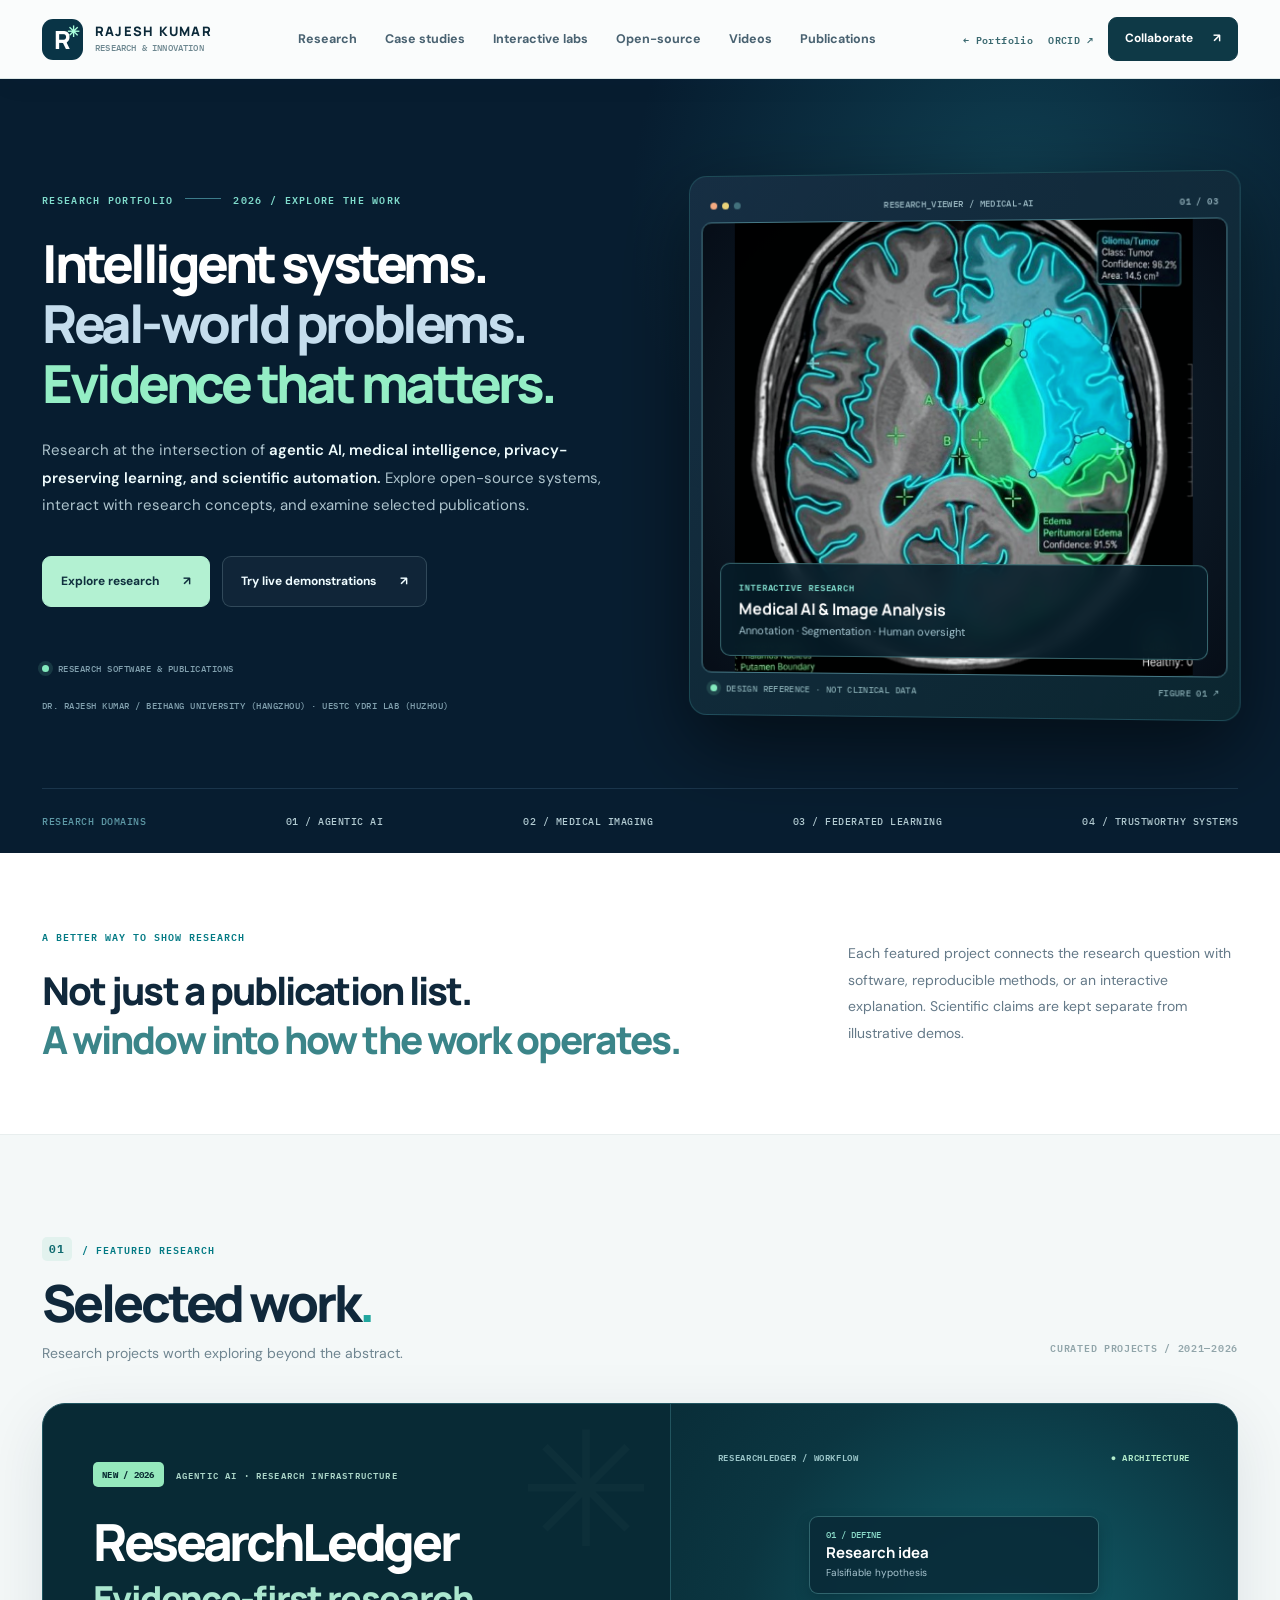
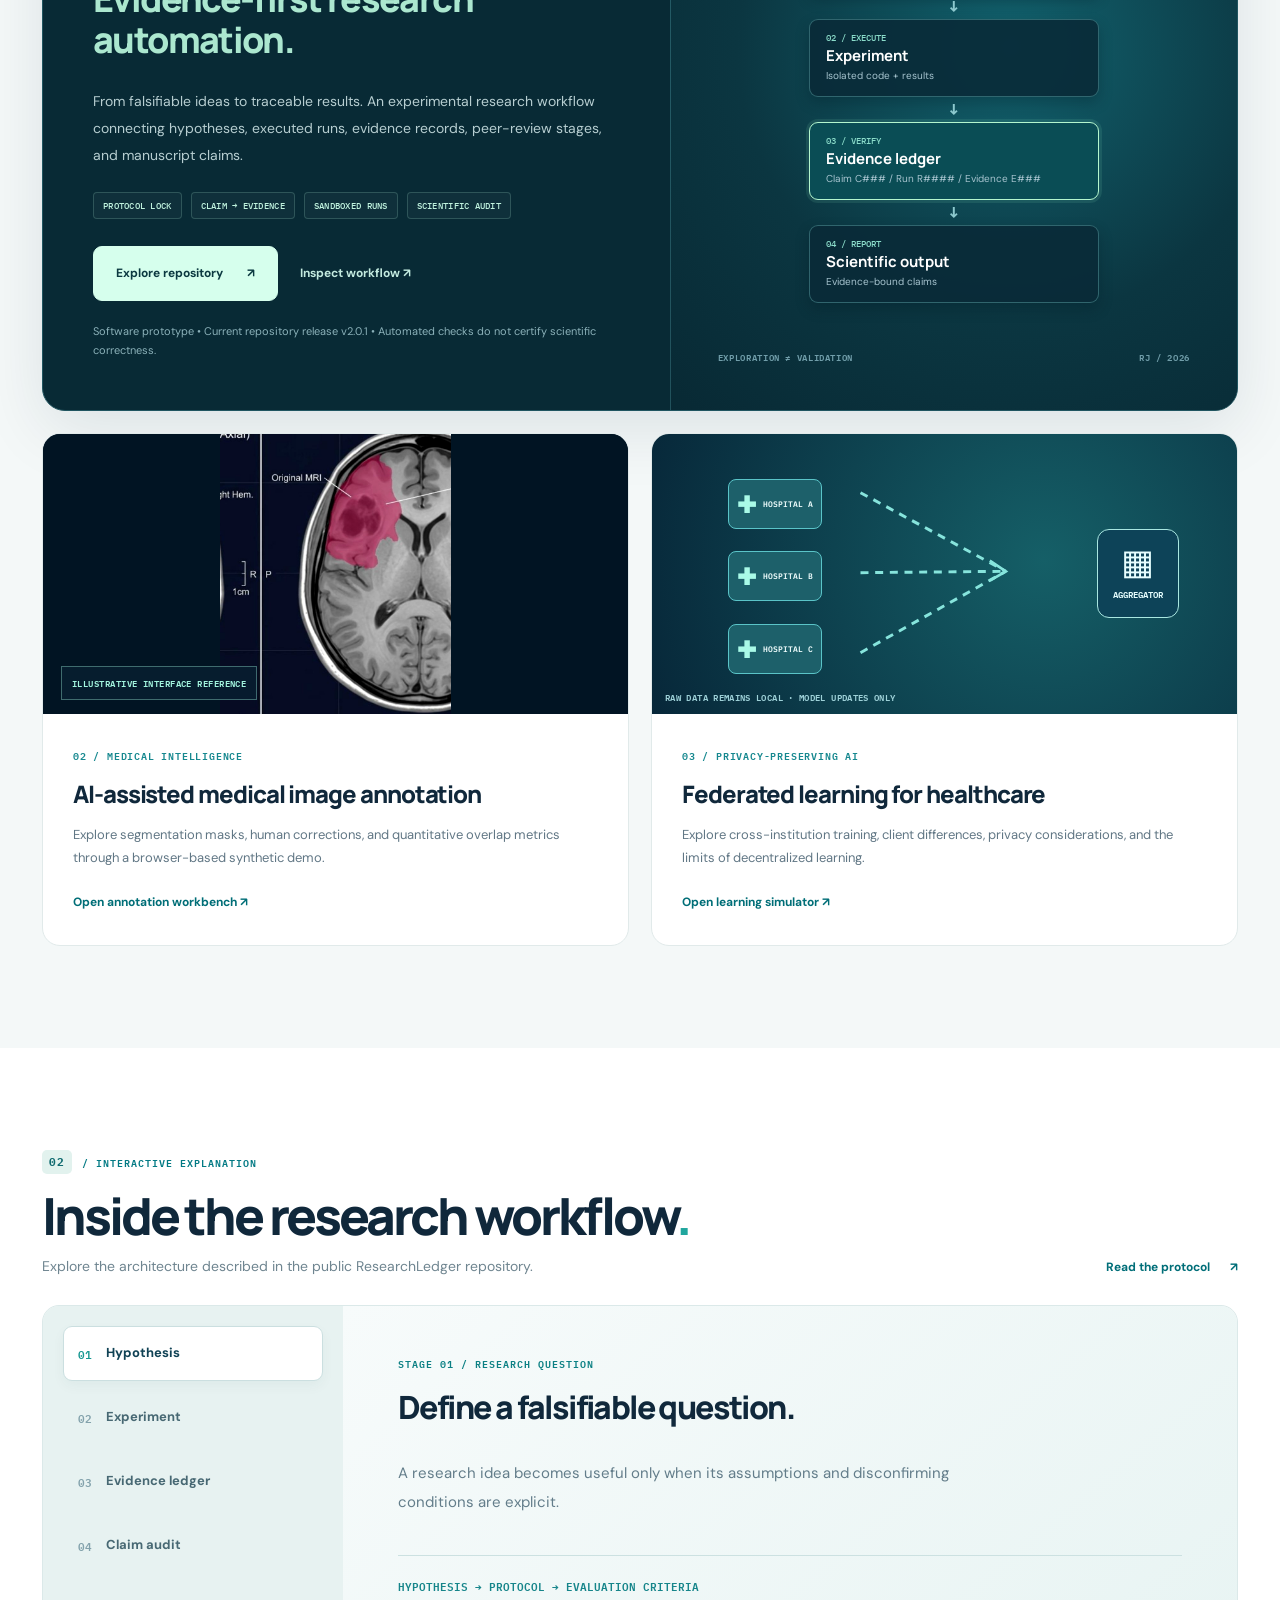
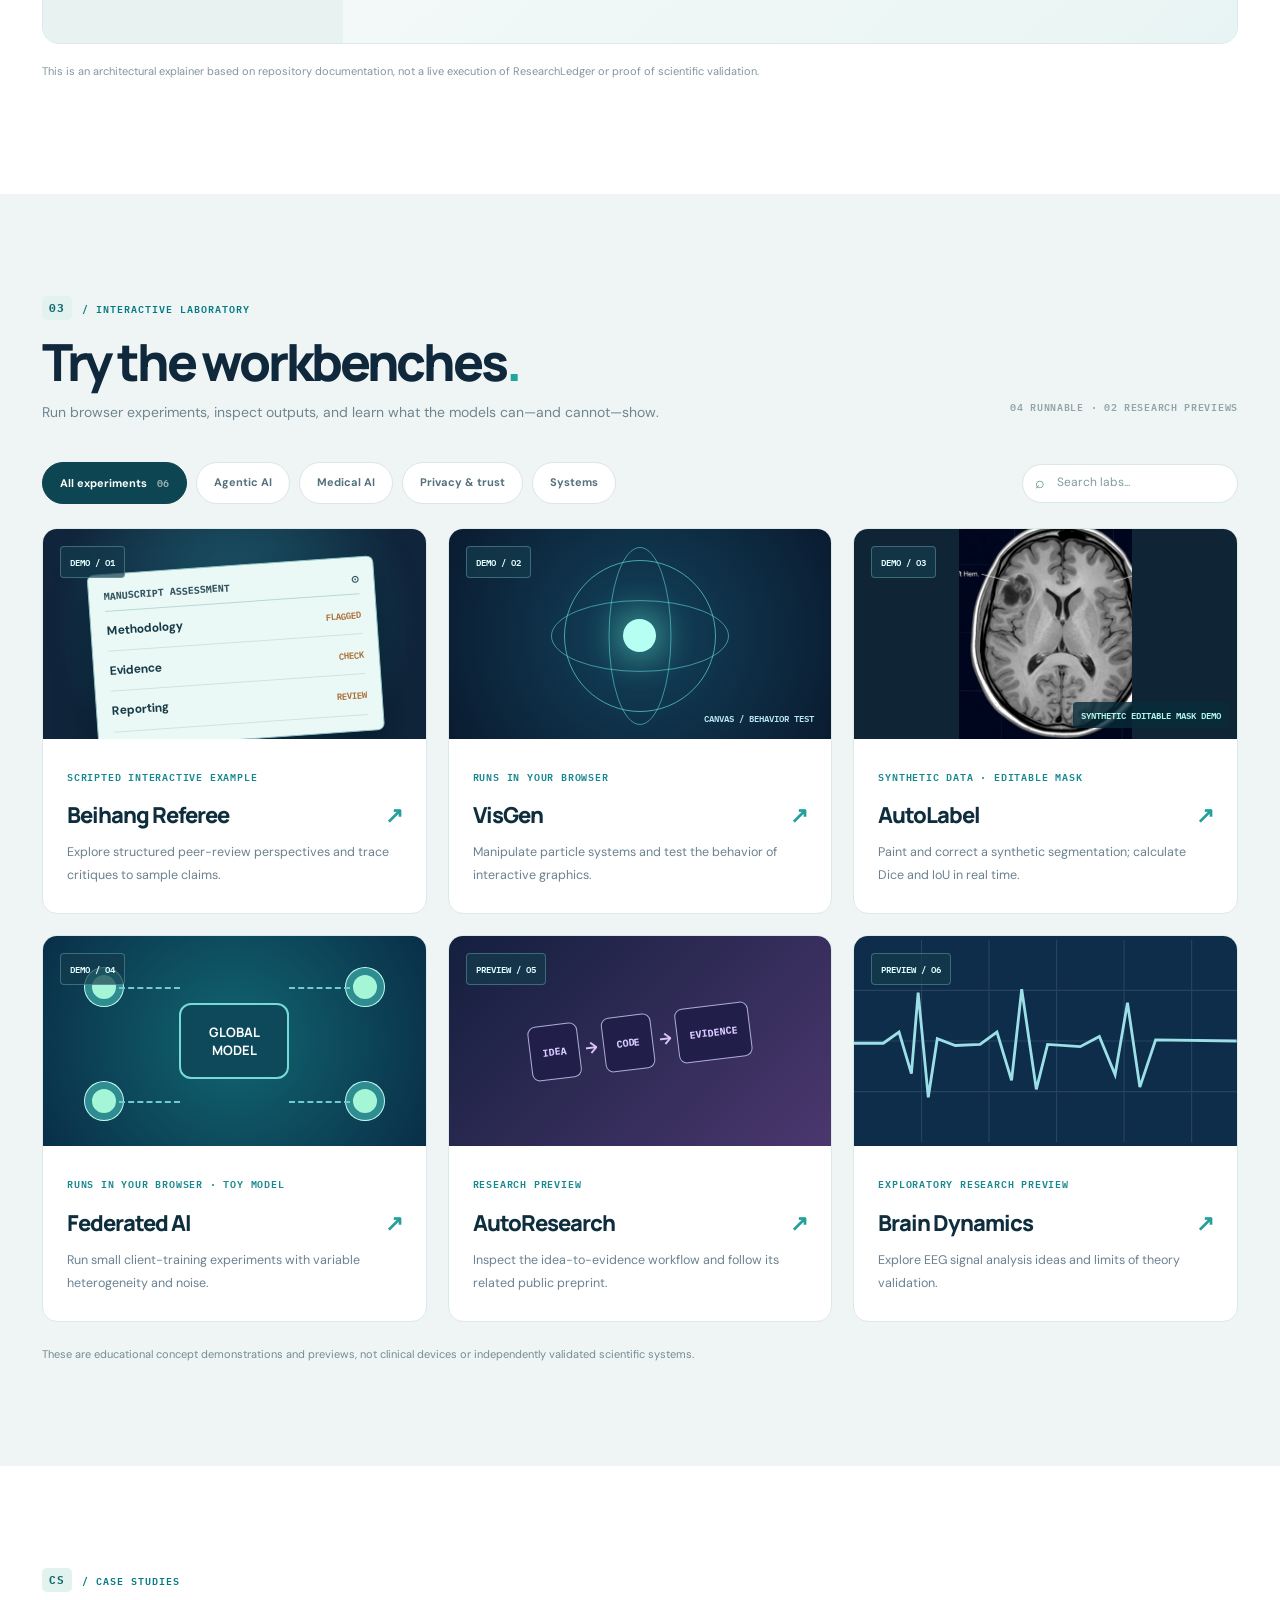
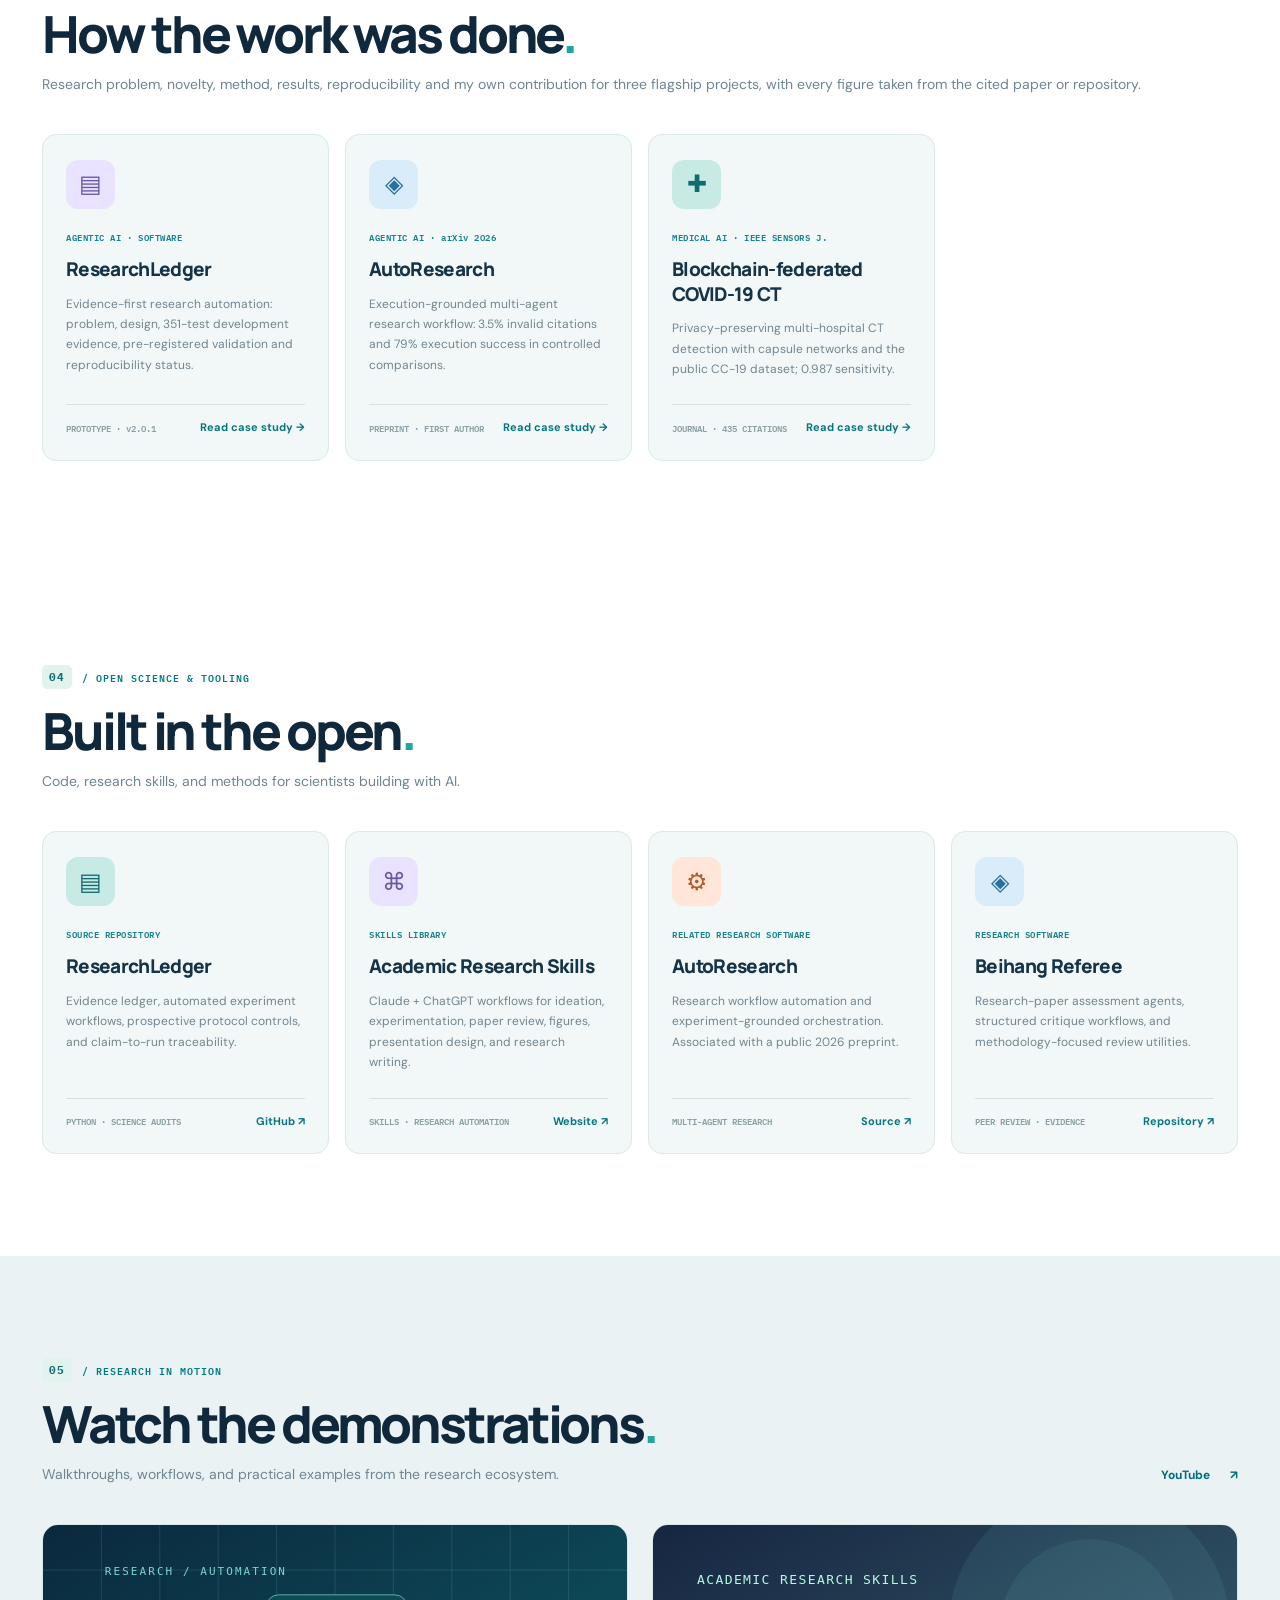
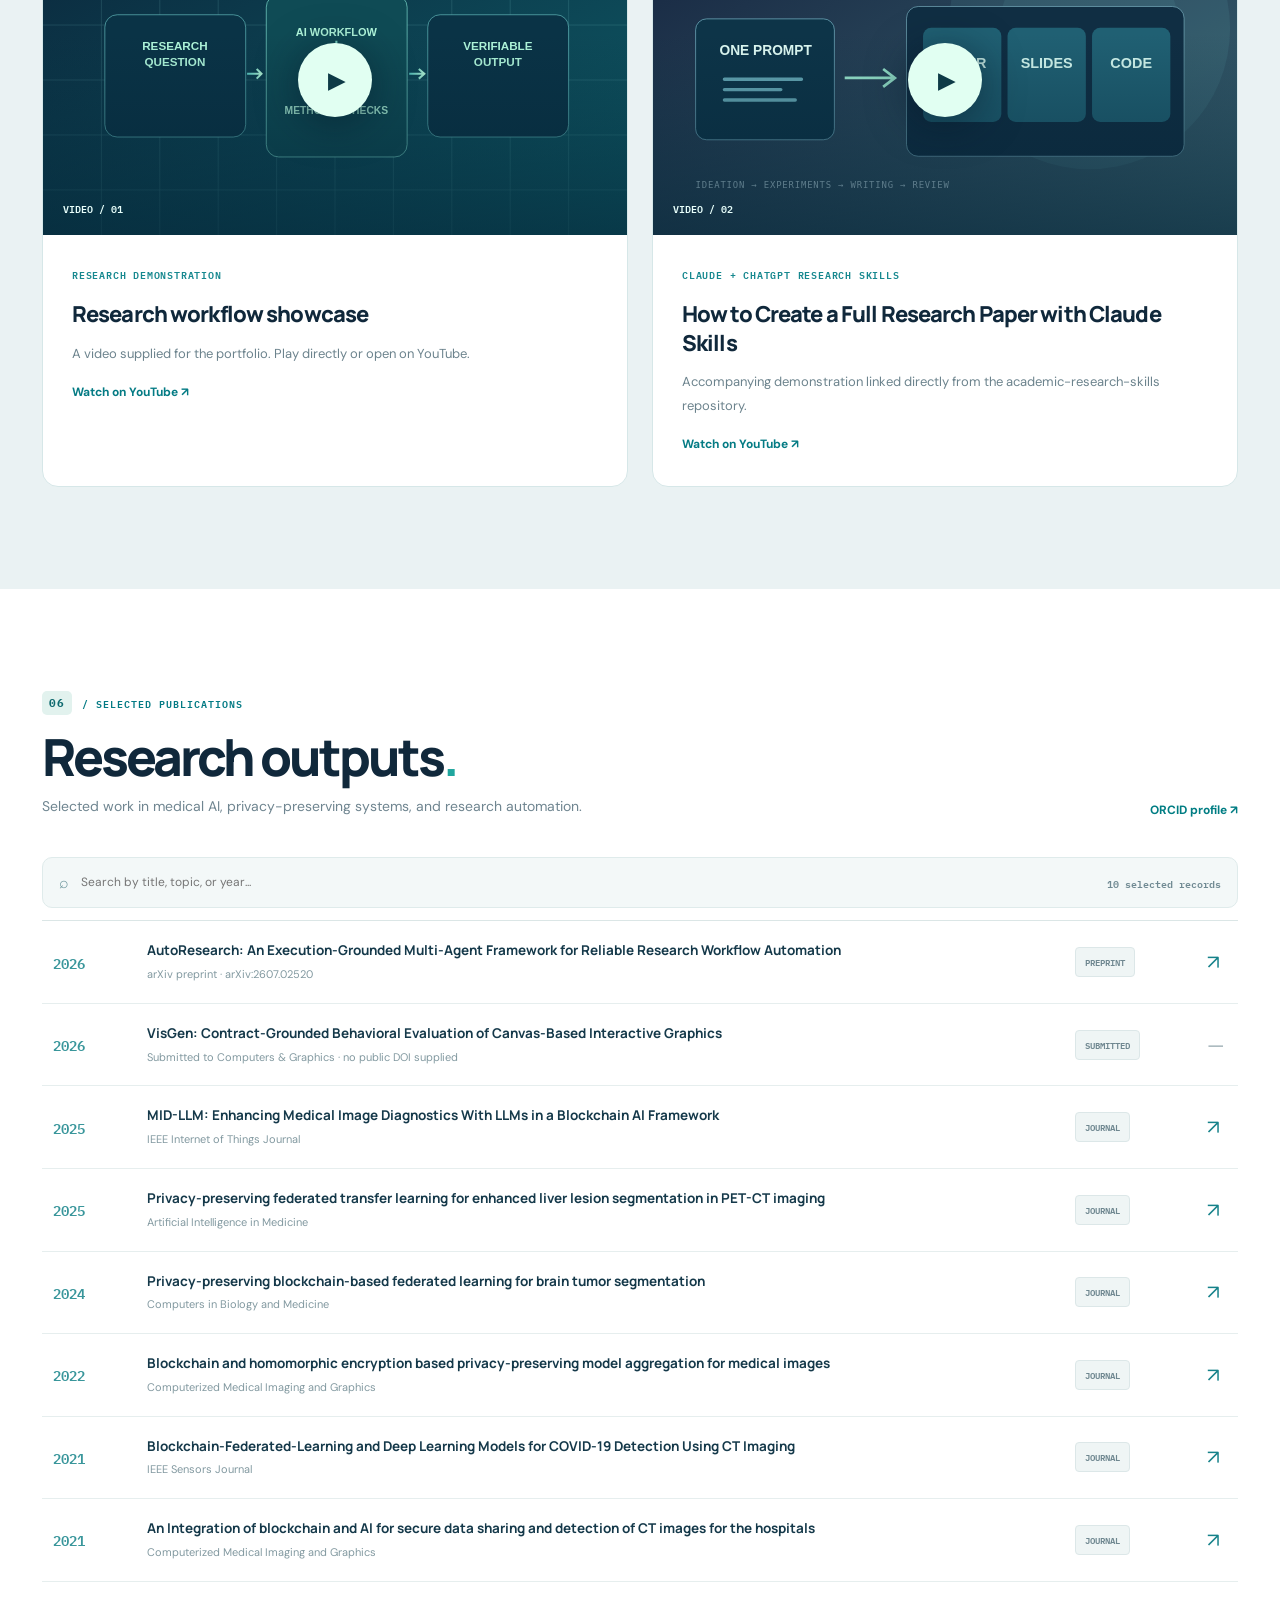
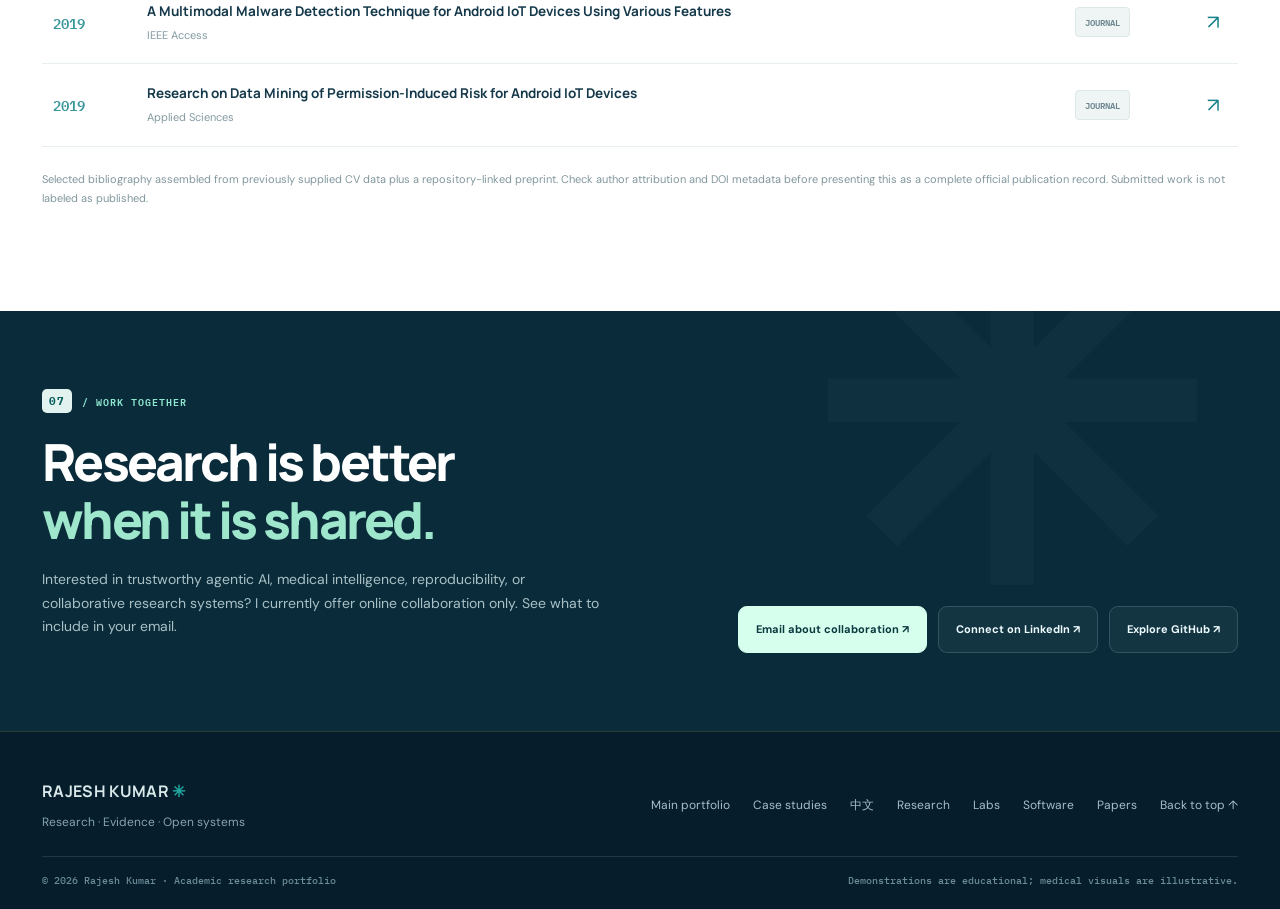
==== commit ba73d552: "Add Academic Research Skills website link to projects Co-Authored-By: Claude Opus 5.5 <noreply@anthr" ====
--- a/Research_Lab/index.html
+++ b/Research_Lab/index.html
@@ -88,7 +88,7 @@
   <section class="software-section section-pad" id="software"><div class="container"><div class="section-title-row"><div><span class="section-label"><b>04</b> / OPEN SCIENCE &amp; TOOLING</span><h2>Built in the open<span class="heading-dot">.</span></h2><p>Code, research skills, and methods for scientists building with AI.</p></div></div>
   <div class="software-grid">
    <a class="software-card" href="https://github.com/raja21068/ResearchLedger" target="_blank" rel="noopener noreferrer"><div class="software-icon">▤</div><span class="repo-tag">SOURCE REPOSITORY</span><h3>ResearchLedger</h3><p>Evidence ledger, automated experiment workflows, prospective protocol controls, and claim-to-run traceability.</p><div class="software-bottom"><span>PYTHON · SCIENCE AUDITS</span><strong>GitHub ↗</strong></div></a>
-   <a class="software-card" href="https://github.com/raja21068/claude-chatgpt-academic-research-skills" target="_blank" rel="noopener noreferrer"><div class="software-icon violet">⌘</div><span class="repo-tag">SKILLS LIBRARY</span><h3>Academic Research Skills</h3><p>Claude + ChatGPT workflows for ideation, experimentation, paper review, figures, presentation design, and research writing.</p><div class="software-bottom"><span>SKILLS · RESEARCH AUTOMATION</span><strong>Explore ↗</strong></div></a>
+   <a class="software-card" href="https://raja21068.github.io/claude-chatgpt-academic-research-skills" target="_blank" rel="noopener noreferrer"><div class="software-icon violet">⌘</div><span class="repo-tag">SKILLS LIBRARY</span><h3>Academic Research Skills</h3><p>Claude + ChatGPT workflows for ideation, experimentation, paper review, figures, presentation design, and research writing.</p><div class="software-bottom"><span>SKILLS · RESEARCH AUTOMATION</span><strong>Website ↗</strong></div></a>
    <a class="software-card" href="https://github.com/raja21068/AutoResearch" target="_blank" rel="noopener noreferrer"><div class="software-icon orange">⚙</div><span class="repo-tag">RELATED RESEARCH SOFTWARE</span><h3>AutoResearch</h3><p>Research workflow automation and experiment-grounded orchestration. Associated with a public 2026 preprint.</p><div class="software-bottom"><span>MULTI-AGENT RESEARCH</span><strong>Source ↗</strong></div></a>
    <a class="software-card" href="https://github.com/neekeesh03/beihang-referee" target="_blank" rel="noopener noreferrer"><div class="software-icon blue">◈</div><span class="repo-tag">RESEARCH SOFTWARE</span><h3>Beihang Referee</h3><p>Research-paper assessment agents, structured critique workflows, and methodology-focused review utilities.</p><div class="software-bottom"><span>PEER REVIEW · EVIDENCE</span><strong>Repository ↗</strong></div></a>
   </div></div></section>
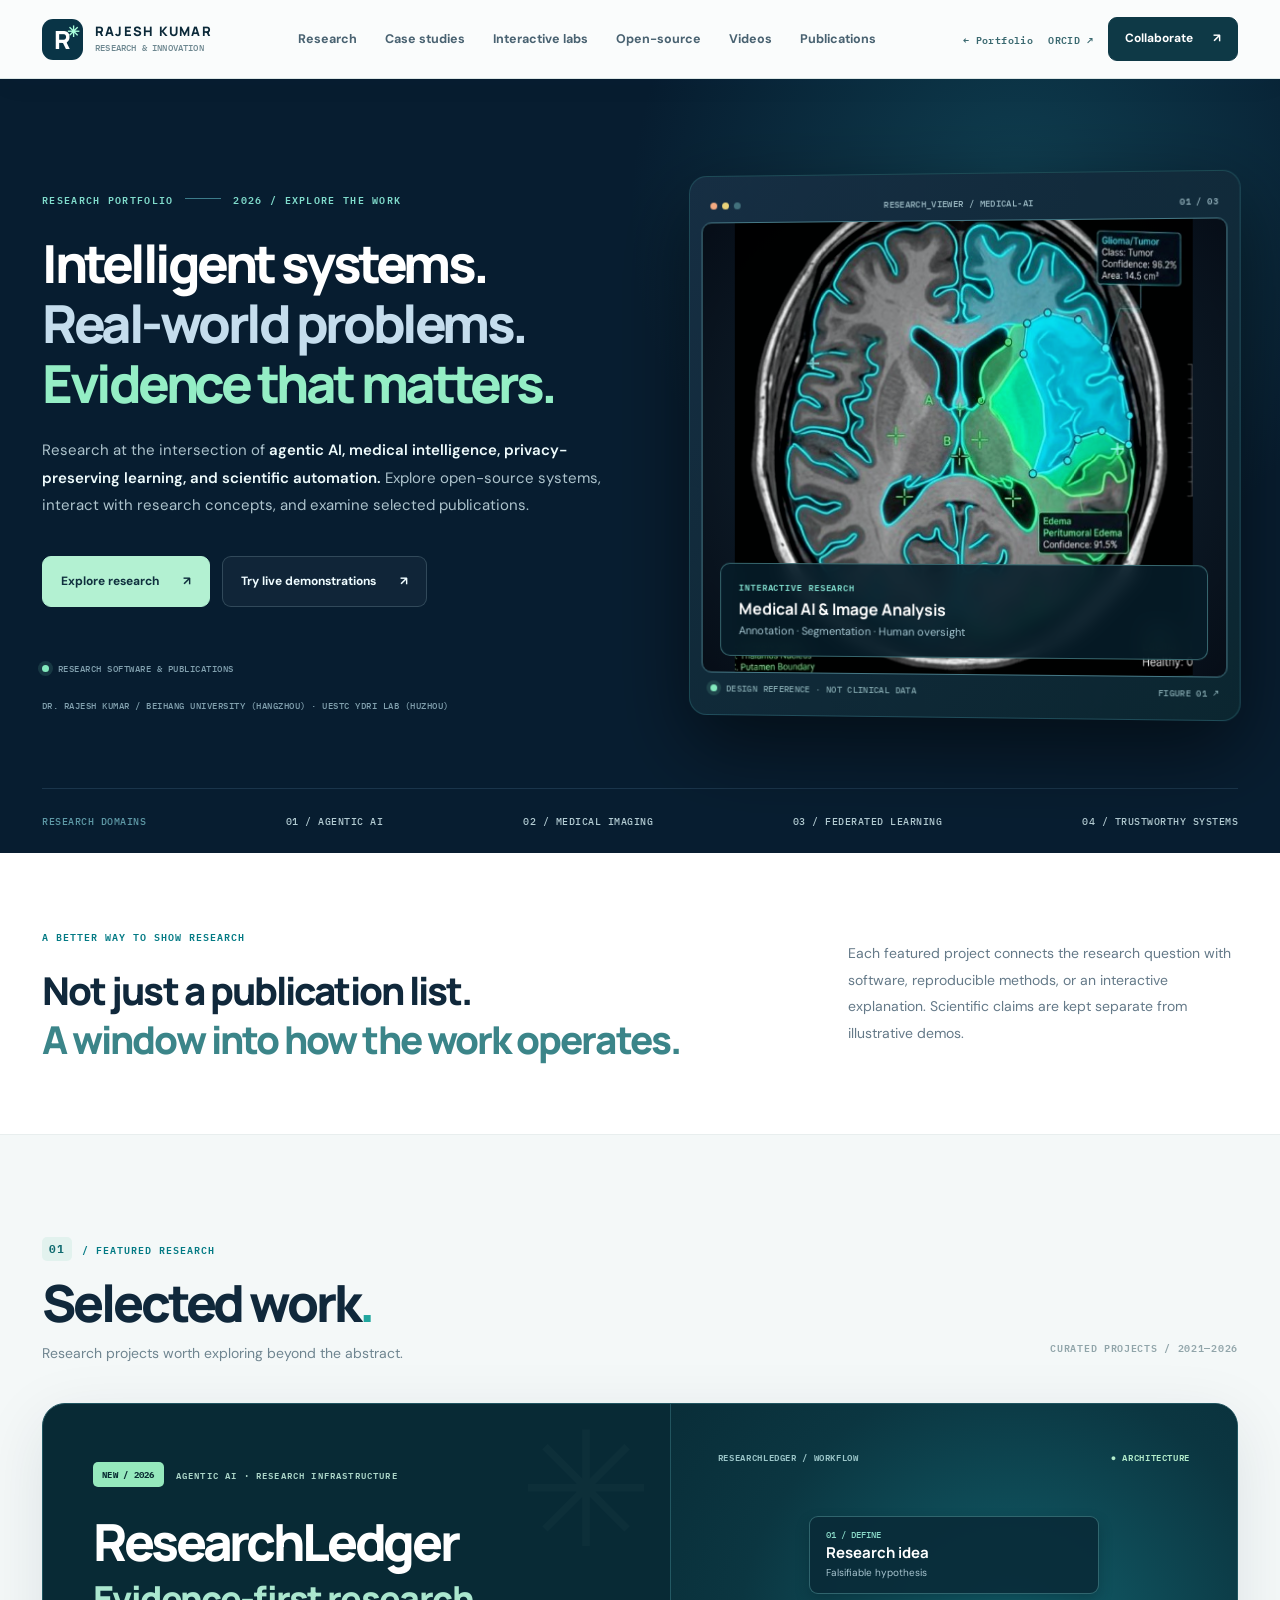
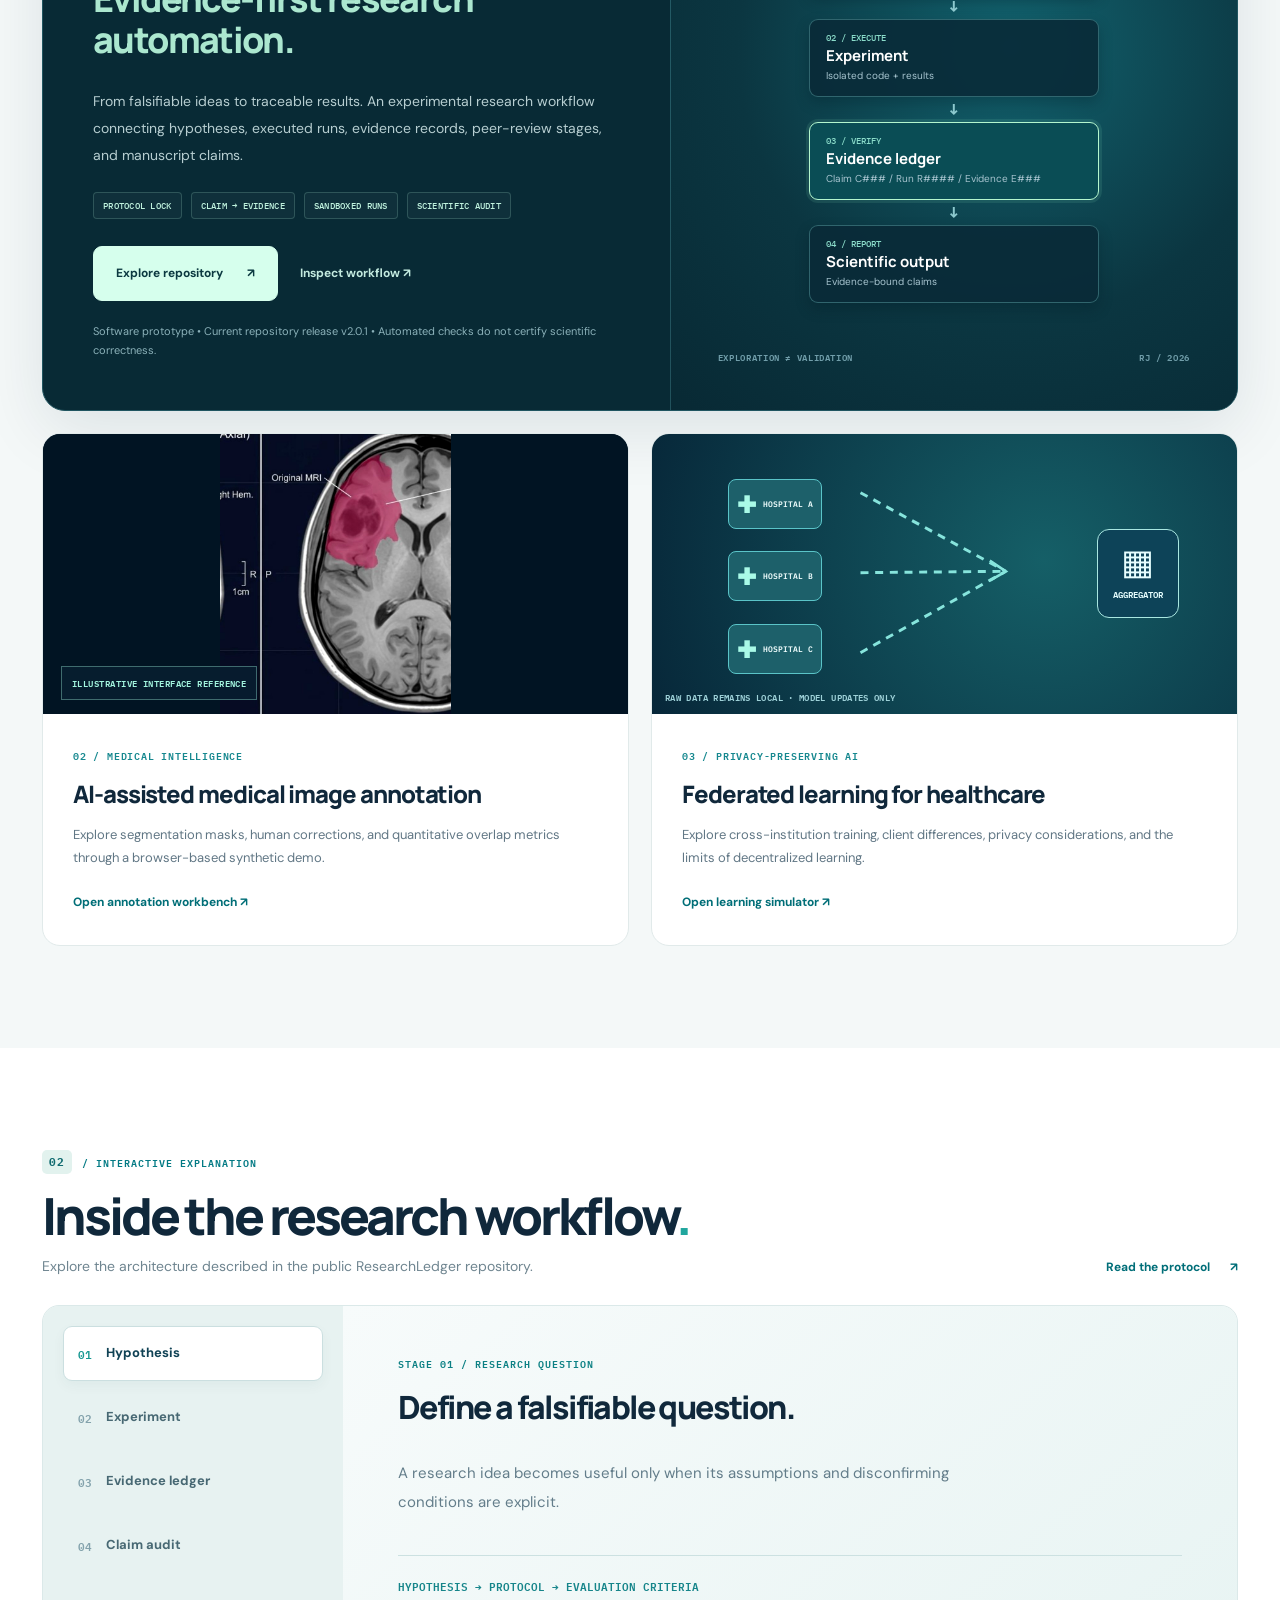
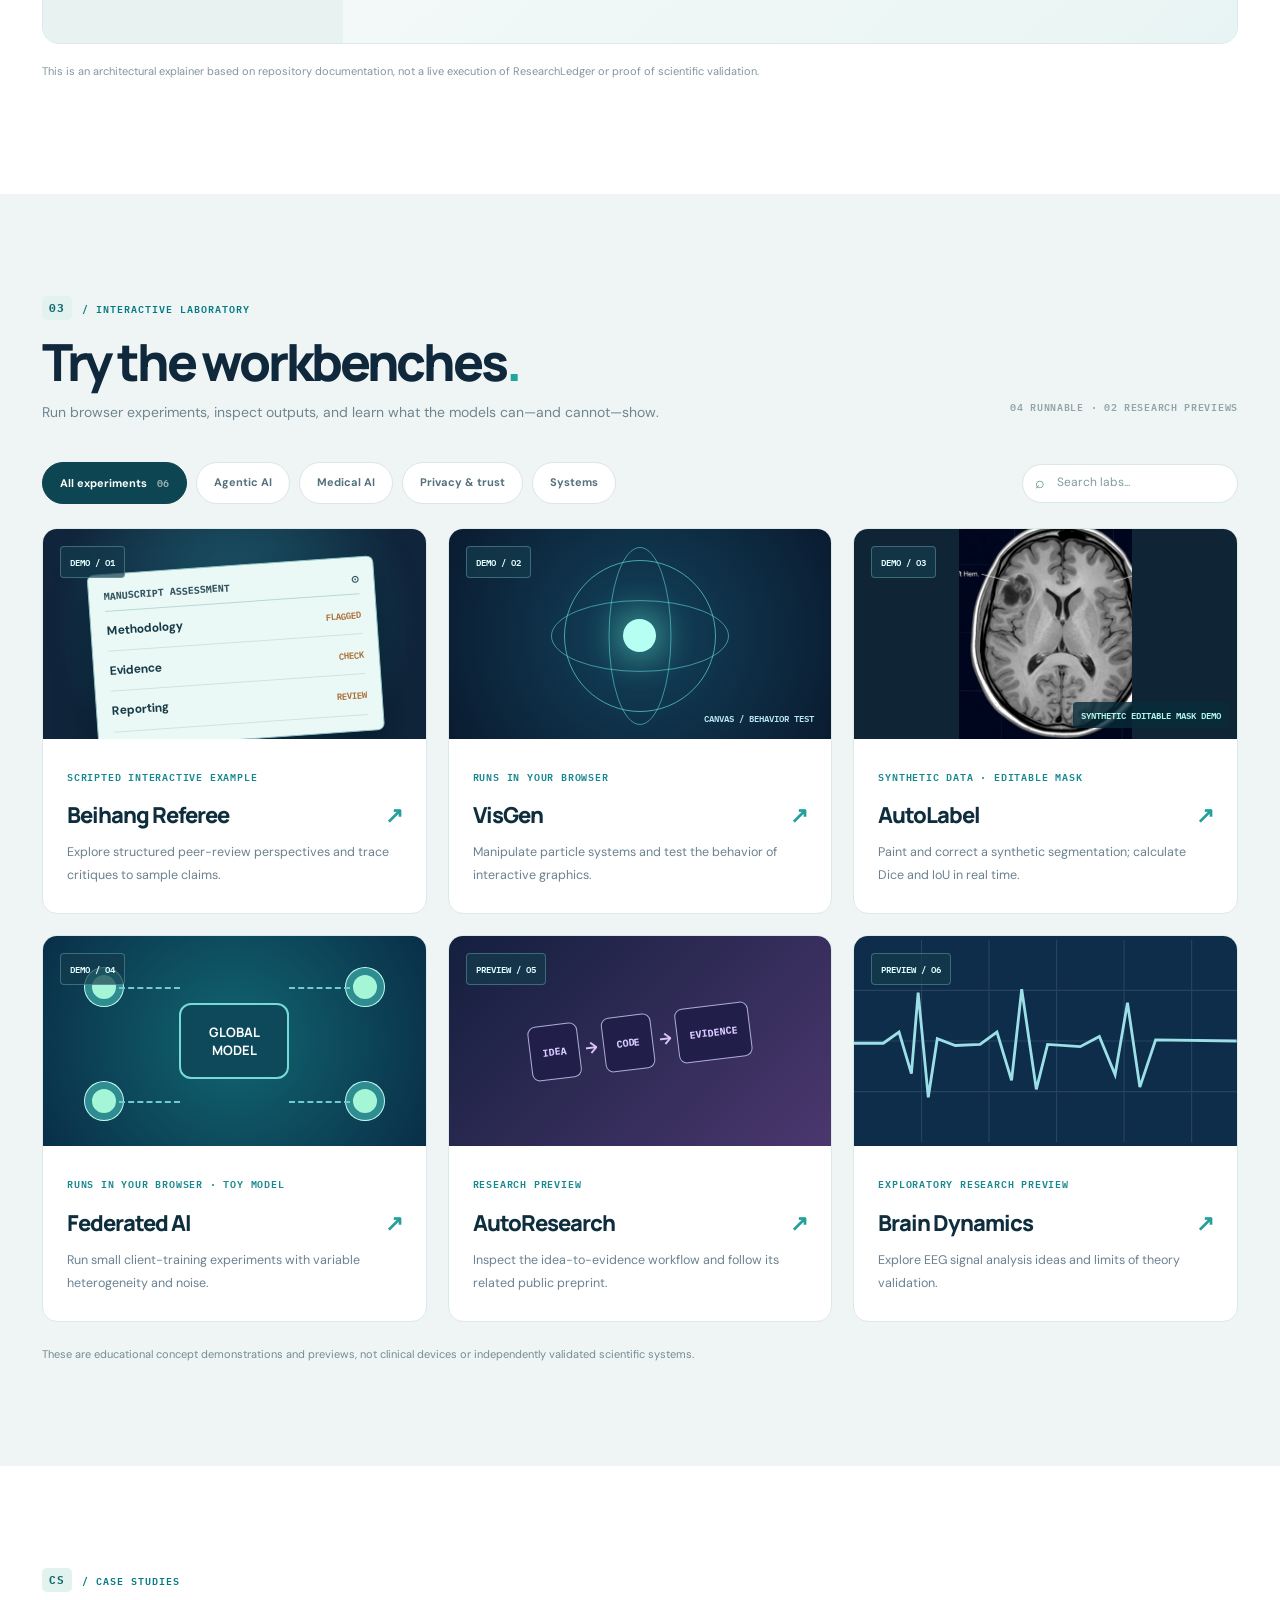
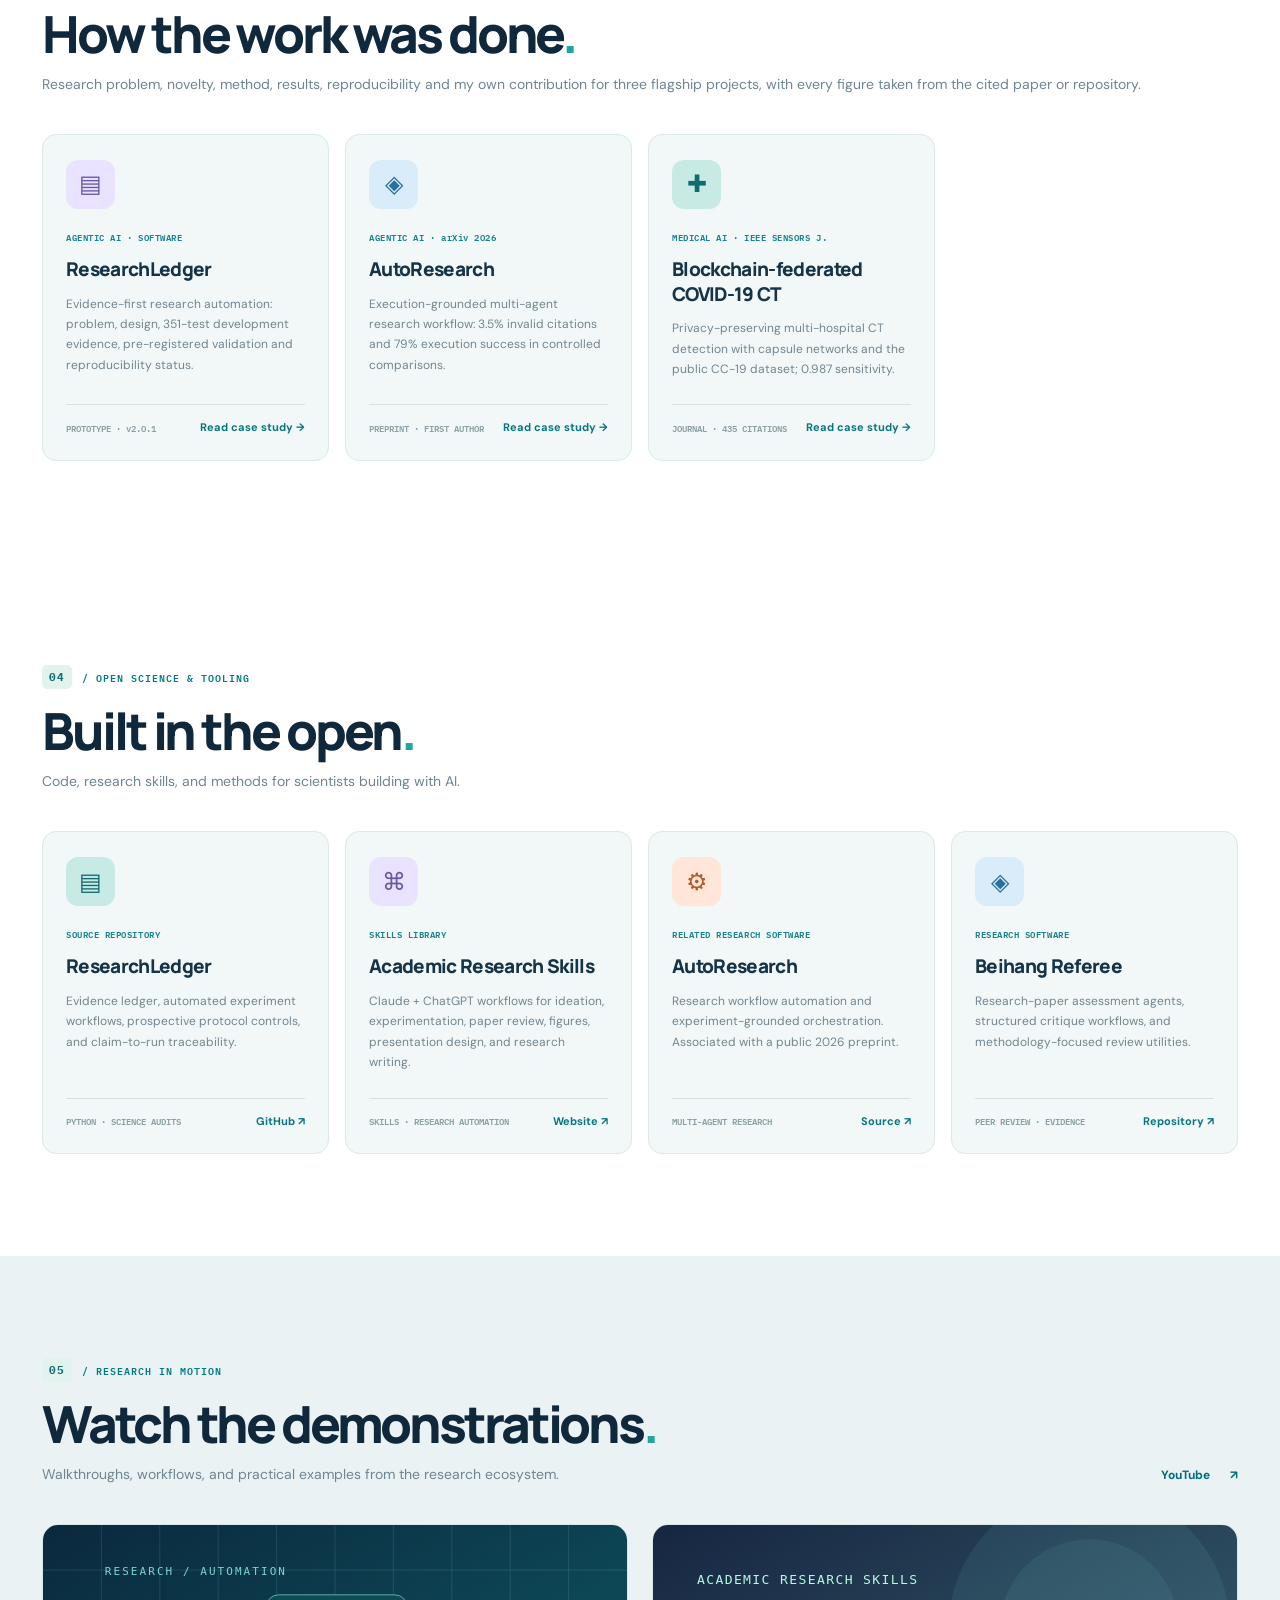
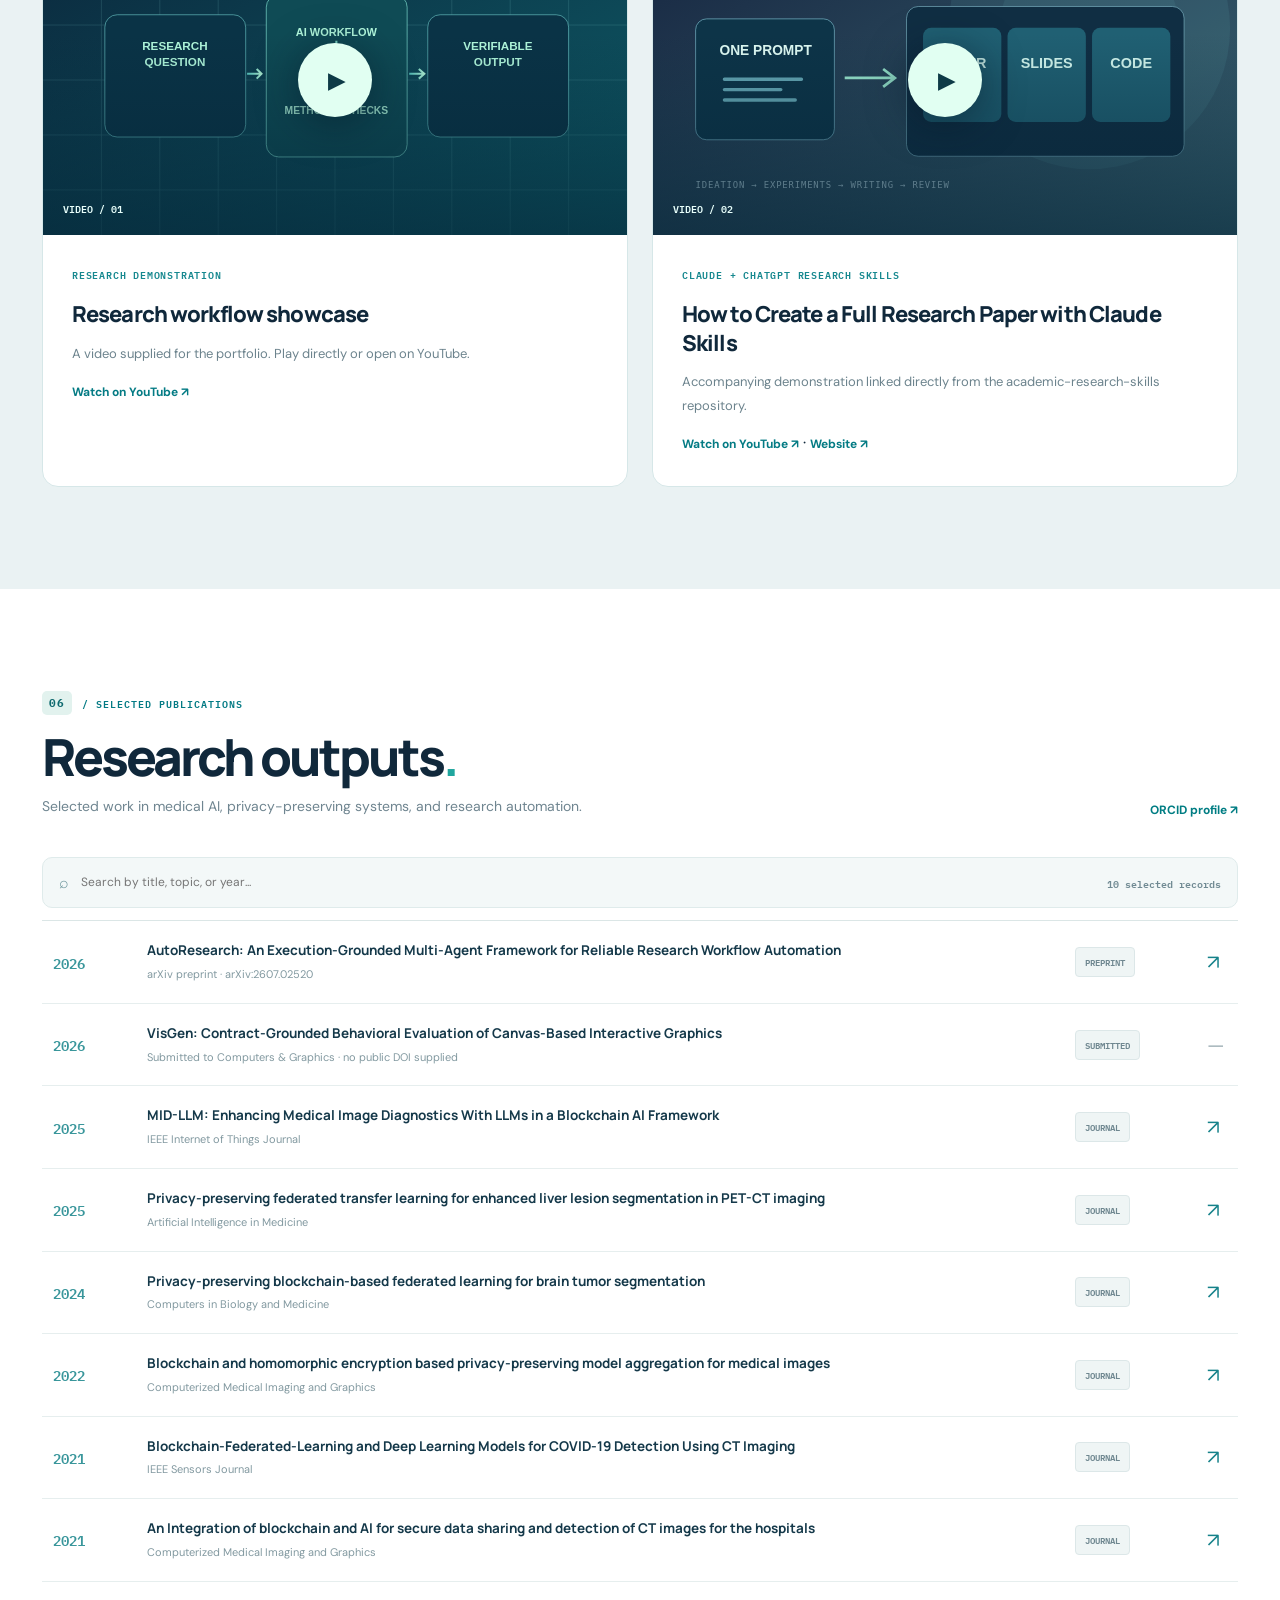
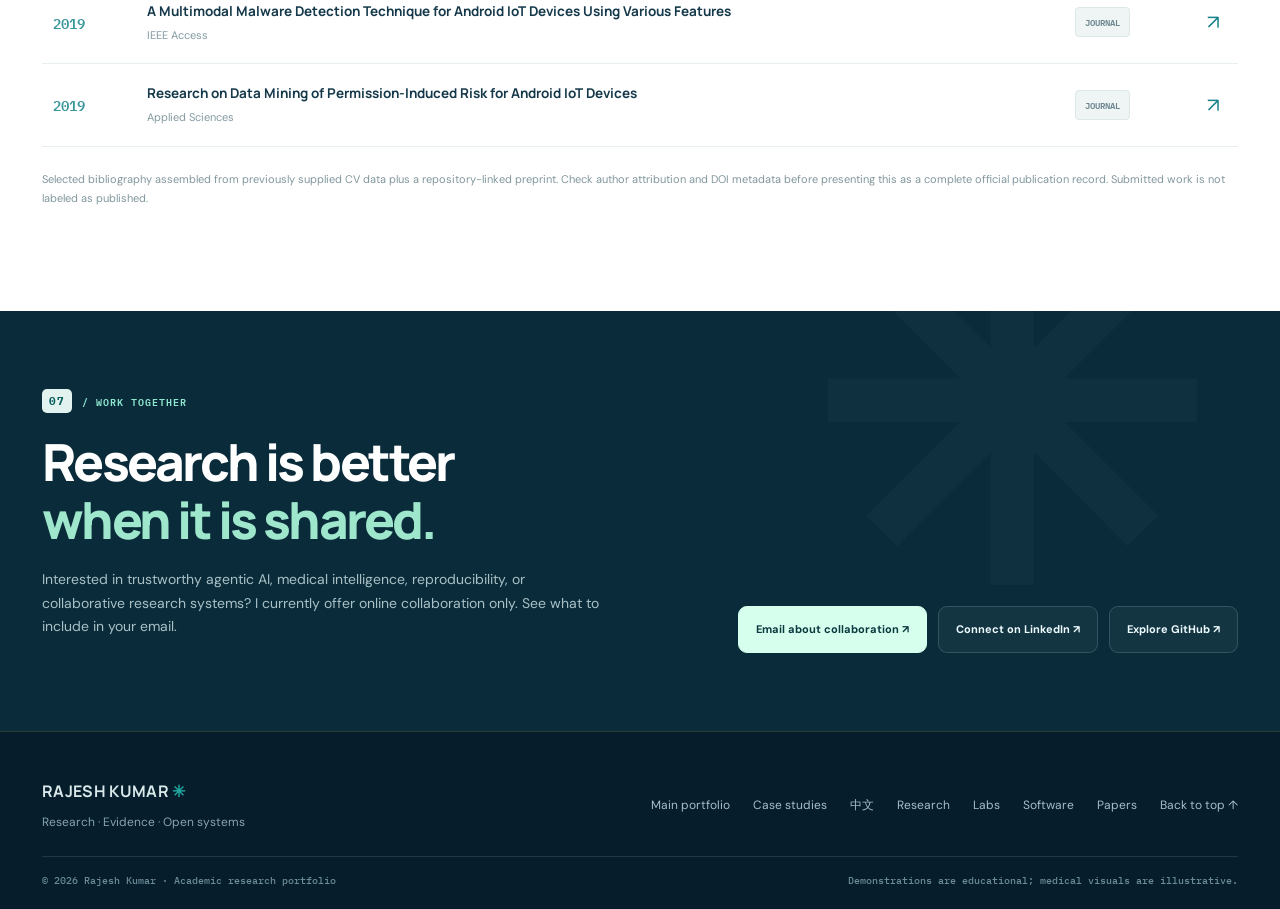
==== commit 86aa0fee: "Move Academic Research Skills link to Teaching, News and video card Co-Authored-By: Claude Opus 5.5 " ====
--- a/Research_Lab/index.html
+++ b/Research_Lab/index.html
@@ -95,7 +95,7 @@
 
   <section class="video-section section-pad" id="videos"><div class="container"><div class="section-title-row"><div><span class="section-label"><b>05</b> / RESEARCH IN MOTION</span><h2>Watch the demonstrations<span class="heading-dot">.</span></h2><p>Walkthroughs, workflows, and practical examples from the research ecosystem.</p></div><a class="text-link" href="https://www.youtube.com/" target="_blank" rel="noopener noreferrer">YouTube <span>↗</span></a></div>
    <div class="video-grid"><article class="video-card"><button class="video-cover" style="background-image:url('assets/video-research.svg');background-size:cover;background-position:center" data-video="bQlM9_mwnsM" aria-label="Play the first supplied research video"><img src="https://img.youtube.com/vi/bQlM9_mwnsM/hqdefault.jpg" alt="YouTube video thumbnail for first supplied research demonstration" loading="lazy" onerror="this.style.display='none'"><span class="play-icon">▶</span><span class="video-cover-label">VIDEO / 01</span></button><div class="video-copy"><span class="video-category">RESEARCH DEMONSTRATION</span><h3>Research workflow showcase</h3><p>A video supplied for the portfolio. Play directly or open on YouTube.</p><a href="https://youtu.be/bQlM9_mwnsM" target="_blank" rel="noopener noreferrer">Watch on YouTube ↗</a></div></article>
-   <article class="video-card"><button class="video-cover" style="background-image:url('assets/video-skills.svg');background-size:cover;background-position:center" data-video="vhvtOVsnYLg" aria-label="Play How to Create a Full Research Paper with Claude Skills"><img src="https://img.youtube.com/vi/vhvtOVsnYLg/hqdefault.jpg" alt="Thumbnail for Claude Skills academic research workflow video" loading="lazy" onerror="this.style.display='none'"><span class="play-icon">▶</span><span class="video-cover-label">VIDEO / 02</span></button><div class="video-copy"><span class="video-category">CLAUDE + CHATGPT RESEARCH SKILLS</span><h3>How to Create a Full Research Paper with Claude Skills</h3><p>Accompanying demonstration linked directly from the academic-research-skills repository.</p><a href="https://youtu.be/vhvtOVsnYLg" target="_blank" rel="noopener noreferrer">Watch on YouTube ↗</a></div></article></div>
+   <article class="video-card"><button class="video-cover" style="background-image:url('assets/video-skills.svg');background-size:cover;background-position:center" data-video="vhvtOVsnYLg" aria-label="Play How to Create a Full Research Paper with Claude Skills"><img src="https://img.youtube.com/vi/vhvtOVsnYLg/hqdefault.jpg" alt="Thumbnail for Claude Skills academic research workflow video" loading="lazy" onerror="this.style.display='none'"><span class="play-icon">▶</span><span class="video-cover-label">VIDEO / 02</span></button><div class="video-copy"><span class="video-category">CLAUDE + CHATGPT RESEARCH SKILLS</span><h3>How to Create a Full Research Paper with Claude Skills</h3><p>Accompanying demonstration linked directly from the academic-research-skills repository.</p><a href="https://youtu.be/vhvtOVsnYLg" target="_blank" rel="noopener noreferrer">Watch on YouTube ↗</a> · <a href="https://raja21068.github.io/claude-chatgpt-academic-research-skills" target="_blank" rel="noopener noreferrer">Website ↗</a></div></article></div>
   </div></section>
 
   <section class="papers-section section-pad" id="publications"><div class="container"><div class="section-title-row"><div><span class="section-label"><b>06</b> / SELECTED PUBLICATIONS</span><h2>Research outputs<span class="heading-dot">.</span></h2><p>Selected work in medical AI, privacy-preserving systems, and research automation.</p></div><a class="scholar-link" target="_blank" rel="noopener noreferrer" href="https://orcid.org/0000-0003-0813-7485">ORCID profile ↗</a></div>
